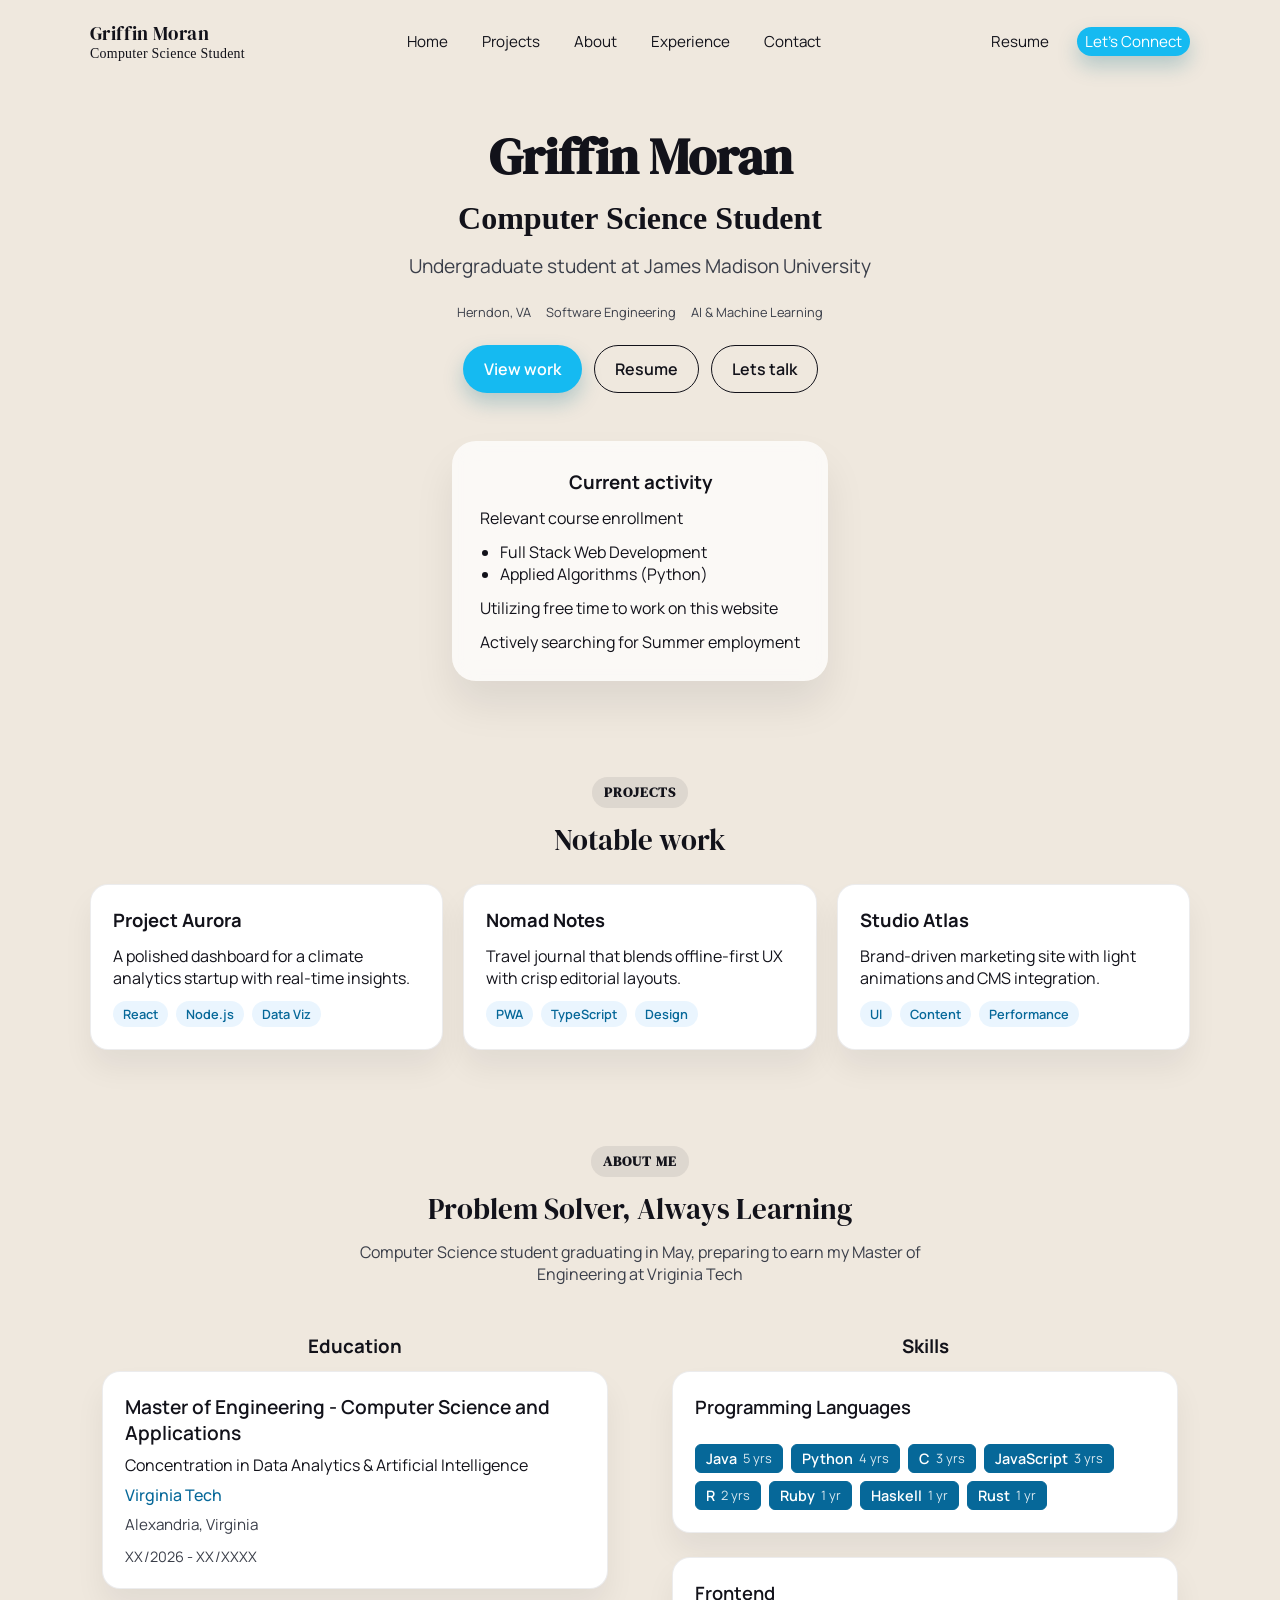
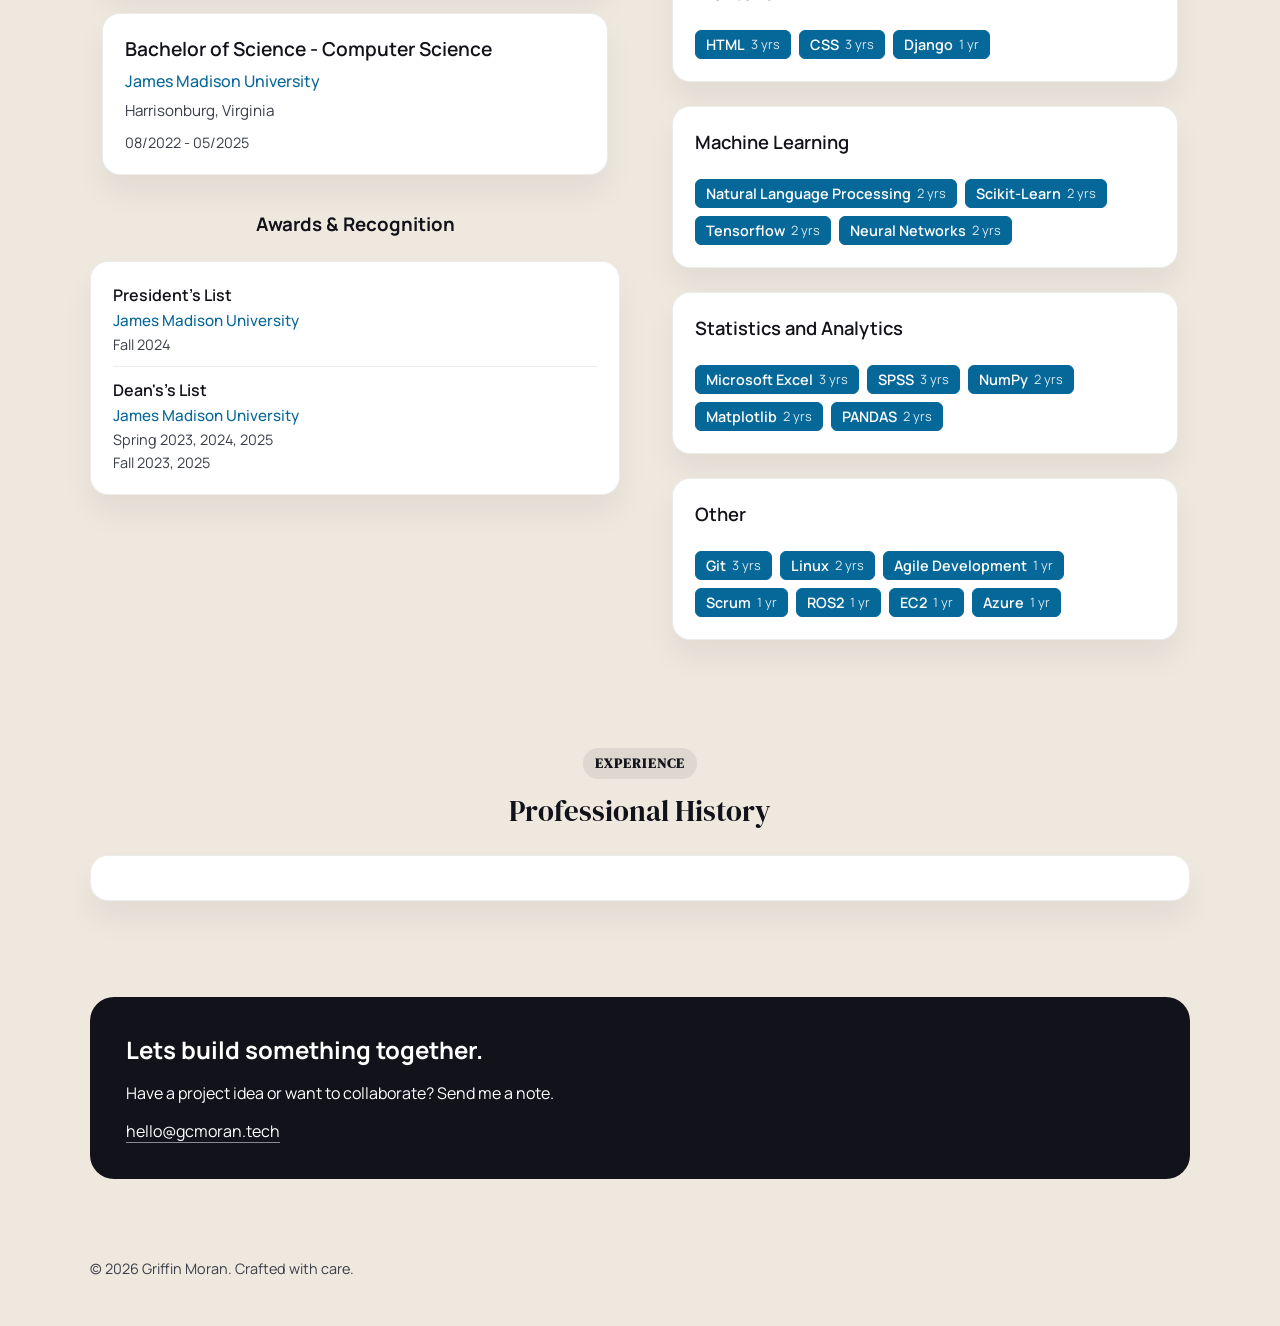
==== index.html @ b89c8f96 "adjusted mobile view components" ====
<!DOCTYPE html>
<html lang="en">
<head>
  <meta charset="UTF-8">
  <meta name="viewport" content="width=device-width, initial-scale=1.0">
  <title>Griffin Moran (WIP)</title>
  <link rel="preconnect" href="https://fonts.googleapis.com">
  <link rel="preconnect" href="https://fonts.gstatic.com" crossorigin>
  <link rel="stylesheet" href="styles.css">
  <link rel="icon" href="attachments/gm-logo.svg" type="image/xicon" sizes="any">
  <link rel="apple-touch-icon" href="attachments/gm-logo.svg" sizes="180x180">
  <link href="https://fonts.googleapis.com/css2?family=DM+Serif+Display&family=Manrope:wght@300;400;500;600;700&display=swap" rel="stylesheet">
</head>
<body>
  <div class="page" id="home">
    <div class="container">
      <header>
        <div class="nametag">
          <p class="logo">Griffin Moran</p>
          <p class="sublogo">Computer Science Student</p>
        </div>
        <nav>
          <a class="navbtn" href="#home">Home</a>
          <a class="navbtn" href="#projects">Projects</a>
          <a class="navbtn" href="#about">About</a>
          <a class="navbtn" href="#experience">Experience</a>
          <a class="navbtn" href="#contact">Contact</a>
        </nav>
        <div class="other">
          <a class="resume" href="attachments/Moran, Griffin resume.pdf">Resume</a>
          <a class="connect btn-primary" href="#contact">Let's Connect</a>
        </div>
      </header>

      <section class="intro">
        <div>
          <h1>Griffin Moran</h1>
          <h2 class="title">Computer Science Student</h2>
          <p class="activity">Undergraduate student at James Madison University</p>
          <div class="location-bar">
            <p>Herndon, VA</p>
            <p>Software Engineering</p>
            <p>AI & Machine Learning</p>
          </div>
          <div class="intro-actions">
            <a class="btn btn-primary" href="#projects">View work</a>
            <a class="btn btn-secondary" href="attachments/Moran, Griffin resume.pdf">Resume</a>
            <a class="btn btn-secondary" href="#contact">Lets talk</a>
          </div>
        </div>
        <div class="intro-card">
          <h3>Current activity</h3>
          <ul class="major-list">
            <li>Relevant course enrollment</li>
            <ul class="class-list">
              <li>Full Stack Web Development</li>
              <li>Applied Algorithms (Python)</li>
            </ul>
            <li>Utilizing free time to work on this website</li>
            <li>Actively searching for Summer employment</li>
          </ul>
        </div>
      </section>

      <section id="projects">
        <div class="section-title">
          <span class="chip">Projects</span>
          <span>Notable work</span>
        </div>
        <div class="grid">
          <article class="card">
            <h3>Project Aurora</h3>
            <p>A polished dashboard for a climate analytics startup with real-time insights.</p>
            <div class="tag-list">
              <span class="tag">React</span>
              <span class="tag">Node.js</span>
              <span class="tag">Data Viz</span>
            </div>
          </article>
          <article class="card">
            <h3>Nomad Notes</h3>
            <p>Travel journal that blends offline-first UX with crisp editorial layouts.</p>
            <div class="tag-list">
              <span class="tag">PWA</span>
              <span class="tag">TypeScript</span>
              <span class="tag">Design</span>
            </div>
          </article>
          <article class="card">
            <h3>Studio Atlas</h3>
            <p>Brand-driven marketing site with light animations and CMS integration.</p>
            <div class="tag-list">
              <span class="tag">UI</span>
              <span class="tag">Content</span>
              <span class="tag">Performance</span>
            </div>
          </article>
        </div>
      </section>

      <section id="about">
        <div class="section-title">
          <span class="chip">About Me</span>
          <span>Problem Solver, Always Learning</span>
          <p class="hook">
            Computer Science student graduating in May,
            preparing to earn my Master of Engineering at Vriginia Tech
          </p>
        </div>
        <div class="about">
          <div class="education">
            <h3>Education</h3>
            <div class="education-card">
              <h4>Master of Engineering - Computer Science and Applications</h4>
              <span class="-">Concentration in Data Analytics & Artificial Intelligence</span>
              <span class="institution">Virginia Tech</span>
              <span class="location">Alexandria, Virginia</span>
              <span class="duration">XX/2026 - XX/XXXX</span>
            </div>
            <div class="education-card">
              <h4>Bachelor of Science - Computer Science</h4>
              <span class="institution">James Madison University</span>
              <span class="location">Harrisonburg, Virginia</span>
              <span class="duration">08/2022 - 05/2025</span>
            </div>
            <div class="awards">
              <h3>Awards & Recognition</h3>
              <div class="card">
                <div class="award-item">
                  <h4>President's List</h4>
                  <span class="award-issuer">James Madison University</span>
                  <span class="award-date">Fall 2024</span>
                </div>
                <div class="award-item">
                  <h4>Dean's's List</h4>
                  <span class="award-issuer">James Madison University</span>
                  <span class="award-date">Spring 2023, 2024, 2025</span>
                  <span class="award-date">Fall 2023, 2025</span>
                </div>
              </div>
            </div>
          </div>
          <div class="skills">
            <h3>Skills</h3>
            <div class="card">
              <span class="card-skill-cat">Programming Languages</span>
              <ul class="card-skills">
                <li><span class="skill-name">Java</span><span class="skill-years">5 yrs</span></li>
                <li><span class="skill-name">Python</span><span class="skill-years">4 yrs</span></li>
                <li><span class="skill-name">C</span><span class="skill-years">3 yrs</span></li>
                <li><span class="skill-name">JavaScript</span><span class="skill-years">3 yrs</span></li>
                <li><span class="skill-name">R</span><span class="skill-years">2 yrs</span></li>
                <li><span class="skill-name">Ruby</span><span class="skill-years">1 yr</span></li>
                <li><span class="skill-name">Haskell</span><span class="skill-years">1 yr</span></li>
                <li><span class="skill-name">Rust</span><span class="skill-years">1 yr</span></li>
              </ul>
            </div>
            <div class="card">
              <span class="card-skill-cat">Frontend</span>
              <ul class="card-skills">
                <li><span class="skill-name">HTML</span><span class="skill-years">3 yrs</span></li>
                <li><span class="skill-name">CSS</span><span class="skill-years">3 yrs</span></li>
                <li><span class="skill-name">Django</span><span class="skill-years">1 yr</span></li>
              </ul>
            </div>
            <div class="card">
              <span class="card-skill-cat">Machine Learning</span>
              <ul class="card-skills">
                <li><span class="skill-name">Natural Language Processing</span><span class="skill-years">2 yrs</span></li>
                <li><span class="skill-name">Scikit-Learn</span><span class="skill-years">2 yrs</span></li>
                <li><span class="skill-name">Tensorflow</span><span class="skill-years">2 yrs</span></li>
                <li><span class="skill-name">Neural Networks</span><span class="skill-years">2 yrs</span></li>
              </ul>
            </div>
            <div class="card">
              <span class="card-skill-cat">Statistics and Analytics</span>
              <ul class="card-skills">
                <li><span class="skill-name">Microsoft Excel</span><span class="skill-years">3 yrs</span></li>
                <li><span class="skill-name">SPSS</span><span class="skill-years">3 yrs</span></li>
                <li><span class="skill-name">NumPy</span><span class="skill-years">2 yrs</span></li>
                <li><span class="skill-name">Matplotlib</span><span class="skill-years">2 yrs</span></li>
                <li><span class="skill-name">PANDAS</span><span class="skill-years">2 yrs</span></li>
              </ul>
            </div>
            <div class="card">
              <span class="card-skill-cat">Other</span>
              <ul class="card-skills">
                <li><span class="skill-name">Git</span><span class="skill-years">3 yrs</span></li>
                <li><span class="skill-name">Linux</span><span class="skill-years">2 yrs</span></li>
                <li><span class="skill-name">Agile Development</span><span class="skill-years">1 yr</span></li>
                <li><span class="skill-name">Scrum</span><span class="skill-years">1 yr</span></li>
                <li><span class="skill-name">ROS2</span><span class="skill-years">1 yr</span></li>
                <li><span class="skill-name">EC2</span><span class="skill-years">1 yr</span></li>
                <li><span class="skill-name">Azure</span><span class="skill-years">1 yr</span></li>
              </ul>
            </div>
          </div>
        </div>
      </section>

      <section id="experience">
        <div class="section-title">
          <span class="chip">Experience</span>
          <span>Professional History</span>
        </div>
        <div class="card work">
          <!-- <span class="work-position">Digital Marketing Intern</span>
          <span class="work-company">DMI (Digital Management, LLC)</span>
          <span class="work-loc">Tysons Corner, VA</span>
          <span class="work-date">06/2025-08/2025</span>
          <span class="work-responsibility"> Contributed to the automation of numerous monotenous tasks.
            Conducted in-depth marketing research regrding LLM and SEO representation</span>
          <span>Technologies Used</span>
          <ul class="work-list">
            <li>6sense API</li>
            <li>LLMs</li>
            <li>Make.com</li>
            <li>Microsoft Powerpoint</li>
            <li>Power Automate</li>
            <li>Webhooks</li>
          </ul>
          <span>Key Achievements</span>
          <ul class="work-list">
            <li>Conducted pivotal research regarding current MMS (Managed Mobility Services) representation within
              various LLM's to identify valueable insights for improving SEO and model recognition. This research
              included identifying strengths and weaknesses within the current approach as well as developing suggestions
              for improvement. The culmination of the research involved conduction multiple presentations to the Marketing
              Vice President and team, the President of MMS, and a consolidated recording to be shared within the company,
              as well as the CEO.
            </li>
            <li></li>
          </ul> -->
        </div>
      </section>

      <section id="contact">
        <div class="contact">
          <h2>Lets build something together.</h2>
          <p>Have a project idea or want to collaborate? Send me a note.</p>
          <a href="mailto:hello@gcmoran.tech">hello@gcmoran.tech</a>
        </div>
      </section>

      <footer>
        <div class="base">
        <p>© 2026 Griffin Moran. Crafted with care.</p>
        </div>
      </footer>
    </div>
  </div>
  <script src="script.js"></script>
</body>
</html>
---- styles.css ----
:root {
  --ink: #12121a;
  --paper: #f7f4ef;
  --accent: #15baf1;
  --accent-dark: #066899;
  --slate: #3a3e49;
  --mist: rgba(18, 18, 26, 0.08);
  --glass: rgba(255, 255, 255, 0.72);
}

* {
  box-sizing: border-box;
  margin: 0;
  padding: 0;
}

body {
  font-family: "Manrope", system-ui, -apple-system, sans-serif;
  color: var(--ink);
  background-color: #efe8de;
  min-height: 100vh;
}

a {
  color: inherit;
  text-decoration: none;
}

.page {
  position: relative;
  overflow: clip;
}

.page::before,
.page::after {
  content: "";
  position: absolute;
  width: 320px;
  height: 320px;
  border-radius: 50%;
  filter: blur(10px);
  z-index: 0;
}

.page::before {
  top: -120px;
  left: -80px;
}

.page::after {
  bottom: -180px;
  right: -120px;
}

.container {
  width: min(1100px, 90vw);
  margin: 0 auto;
  position: relative;
  z-index: 1;
}

header {
  display: flex;
  align-items: center;
  justify-content: space-between;
  padding: 20px 3vw;
  font-size: clamp(0.8rem, 2vw, 0.95rem);
  position: sticky;
  top: 0;
  z-index: 10;
  background: #efe8de;
  backdrop-filter: blur(10px);
  width: calc(100% + 6vw);
  margin-left: -3vw;
  margin-right: -3vw;
}

.logo {
  font-family: "DM Serif Display", serif;
  font-size: clamp(1rem, 3vw, 1.2rem);
  letter-spacing: 0.02em;
}

.sublogo {
  font-family: serif;
  font-size: .87rem;
  letter-spacing: 0.02em;
}

nav {
  display: flex;
  gap: 18px;
  flex-wrap: wrap;
}

nav a {
  padding: 4px 8px;
  border-radius: 999px;
  transition: background 0.2s ease, transform 0.2s ease, box-shadow 0.2s ease;
  font-size: clamp(0.75rem, 1.5vw, 0.95rem);
}

nav a:hover {
  background: var(--mist);
}

nav a:active {
  background: var(--accent);
  color: white;
}

.other{
  display: flex;
  gap: 20px;
}

.other > * {
  padding: 4px 8px;
  border-radius: 999px;
}

.resume {
  transition: background 0.2s ease;
}

.resume:hover {
  background: var(--mist);
}

.connect{
  transition: transform 0.2s ease, box-shadow 0.2s ease;
}

.connect:hover {
  transform: translateY(-2px);
  box-shadow: 0 10px 20px rgba(6, 107, 135, 0.25);
}

.intro {
  display: flex;
  flex-direction: column;
  align-items: center;
  justify-content: center;
  text-align: center;
  gap: 48px;
  min-height: 60vh;
}

.intro h1 {
  font-family: "DM Serif Display", serif;
  font-size: clamp(2.6rem, 4vw, 4rem);
  line-height: 1.05;
  margin-bottom: 16px;
}

.intro h2 {
  font-family: serif;
  font-size: clamp(1.7rem, 2.5vw, 2.5rem);
  margin-bottom: 16px;
}

.intro p {
  color: var(--slate);
  font-size: 1.2rem;
  margin-bottom: 24px;
}

.location-bar {
  display: flex;
  justify-content: center;
  gap: 15px;
}

.location-bar p {
  font-size: .8rem;
}

.intro-actions {
  display: flex;
  justify-content: center;
  gap: 12px;
  flex-wrap: wrap;
}

.btn {
  padding: 12px 20px;
  border-radius: 999px;
  border: 1px solid transparent;
  font-weight: 600;
  transition: transform 0.2s ease, box-shadow 0.2s ease;
  display: inline-flex;
  align-items: center;
  gap: 8px;
}

.btn-primary {
  background: var(--accent);
  color: #fff;
  box-shadow: 0 10px 20px rgba(6, 107, 135, 0.25);
}

.btn-secondary {
  border-color: var(--ink);
}

.btn:hover {
  transform: translateY(-2px);
}

.intro-card {
  background: var(--glass);
  border-radius: 24px;
  padding: 28px;
  backdrop-filter: blur(12px);
  box-shadow: 0 24px 40px rgba(18, 18, 26, 0.08);
  animation: floatIn 0.8s ease forwards;
}

.intro-card h3 {
  margin-bottom: 12px;
}

.major-list {
  display: flex;
  flex-direction: column;
  list-style: none;
  align-items: flex-start;
  gap: 12px;
}

.class-list {
  list-style: disc;
  padding-left: 20px;
  text-align: left;
}

section {
  padding: 48px 0;
  scroll-margin-top: 80px;
}

.section-title {
  display: flex;
  justify-content: center;
  flex-direction: column;
  text-align: center;
  align-items: center;
  gap: 12px;
  margin-bottom: 24px;
  font-family: "DM Serif Display", serif;
  font-size: 1.8rem;
}

.hook {
  font-style: normal;
  font-weight: 400;
  font-size: 1rem;
  font-family: "Manrope";
  color: var(--slate);
  text-align: center;
  max-width: 600px;
  margin-bottom: 24px;
}

.about p {
  color: var(--slate);
}

.chip {
  padding: 6px 12px;
  border-radius: 999px;
  background: var(--mist);
  font-size: 0.85rem;
  font-weight: 600;
  text-transform: uppercase;
  letter-spacing: 0.08em;
}

.grid {
  display: grid;
  gap: 20px;
  grid-template-columns: repeat(auto-fit, minmax(240px, 1fr));
}

.card {
  background: #fff;
  border-radius: 18px;
  padding: 22px;
  border: 1px solid rgba(18, 18, 26, 0.08);
  box-shadow: 0 18px 30px rgba(18, 18, 26, 0.06);
  display: grid;
  gap: 12px;
}

.card h3 {
  font-size: 1.15rem;
}

.tag-list {
  display: flex;
  flex-wrap: wrap;
  gap: 8px;
}

.tag {
  background: rgba(84, 170, 245, 0.12);
  color: var(--accent-dark);
  border-radius: 999px;
  padding: 4px 10px;
  font-size: 0.8rem;
  font-weight: 600;
}

.about {
  display: grid;
  grid-template-columns: repeat(2, 1fr);
  align-items: start;
  column-gap: 40px;
}

.about > div {
  display: flex;
  flex-direction: column;
}

.about h3 {
  text-align: center;
}

.work {
  display: grid;
  gap: 12px;
}

.education .education-card {
  margin: 12px;
}

.education-card {
  background: #fff;
  border-radius: 18px;
  padding: 22px;
  border: 1px solid rgba(18, 18, 26, 0.08);
  box-shadow: 0 18px 30px rgba(18, 18, 26, 0.06);
  display: flex;
  flex-direction: column;
  gap: 8px;
}

.education-card h4 {
  font-size: 1.2rem;
  font-weight: 600;
  margin: 0;
  color: var(--ink);
}

.education-card .institution {
  color: var(--accent-dark);
  font-weight: 500;
  font-size: 1rem;
}

.education-card .location {
  color: var(--slate);
  font-size: 0.95rem;
}

.education-card .duration {
  color: var(--slate);
  font-size: 0.9rem;
  margin-top: 4px;
}

.awards {
  display: flex;
  flex-direction: column;
  gap: 24px;
  margin-top: 24px;
}

.award-item {
  display: flex;
  flex-direction: column;
  gap: 4px;
  padding-bottom: 12px;
  border-bottom: 1px solid rgba(18, 18, 26, 0.08);
}

.award-item:last-child {
  border-bottom: none;
  padding-bottom: 0;
}

.award-item h4 {
  font-weight: 600;
  margin: 0;
  color: var(--ink);
}

.award-issuer {
  color: var(--accent-dark);
  font-weight: 500;
  font-size: 0.95rem;
}

.award-date {
  color: var(--slate);
  font-size: 0.9rem;
}

.skills .card {
  margin: 12px;
}

.card-skill-cat {
  display: block;
  font-weight: 600;
  font-size: 1.15rem;
  margin-bottom: 12px;
  color: var(--ink);
}

.card-skills {
  display: flex;
  flex-wrap: wrap;
  gap: 8px;
  list-style: none;
  padding: 0;
  margin: 0;
}

.card-skills li {
  border: 1px solid var(--accent-dark);
  background: var(--accent-dark);
  color: #fff;
  padding: 4px 10px;
  border-radius: 6px;
  font-size: 0.9rem;
  font-weight: 500;
  display: flex;
  align-items: center;
  gap: 6px;
}

.skill-name {
  font-weight: 600;
}

.skill-years {
  font-size: 0.8rem;
  opacity: 0.85;
  font-weight: 400;
}

.contact {
  background: var(--ink);
  color: #fff;
  border-radius: 24px;
  padding: 36px;
  display: grid;
  gap: 16px;
}

.contact a {
  color: #fff;
  border-bottom: 1px solid rgba(255, 255, 255, 0.5);
  width: fit-content;
}

footer {
  padding: 32px 0 48px;
  color: var(--slate);
  font-size: 0.9rem;
}

@keyframes floatIn {
  from {
    opacity: 0;
    transform: translateY(16px);
  }
  to {
    opacity: 1;
    transform: translateY(0);
  }
}

@media (max-width: 720px) {
  header {
    flex-direction: column;
    align-items: flex-start;
    gap: 16px;
  }

  .intro {
    padding-top: 20px;
  }

  .about {
    gap: 10px;
  }

  .contact {
    padding: 28px;
  }
}

@media (max-width: 768px) {
  header {
    display: grid;
    grid-template-columns: 1fr auto;
    grid-template-areas:
      "logo other"
      "nav nav";
    align-items: start;
    row-gap: 10px;
  }

  .logo {
    grid-area: logo;
    margin: 0;
  }

  .other {
    grid-area: other;
    display: flex;
    gap: 8px;
    justify-self: end;
    align-items: center;
  }

  nav {
    grid-area: nav;
    width: 100%;
  }

  /* Stack About sections in this order */
  .about {
    display: grid;
    grid-template-columns: 1fr;
    gap: 16px;
  }

  .education { order: 1; }
  .skills { order: 2; }
  .awards { order: 3; }

  /* Education: single column */
  .education {
    display: grid;
    grid-template-columns: 1fr;
    gap: 12px;
  }

  .education > h3 {
    grid-column: 1 / -1;
  }

  /* Skills: two columns */
  .skills {
    display: grid;
    grid-template-columns: repeat(2, minmax(0, 1fr));
    gap: 10px;
  }

  .skills > h3 {
    grid-column: 1 / -1;
  }

  /* Awards: single column */
  .awards {
    display: grid;
    grid-template-columns: 1fr;
    gap: 12px;
  }

  .awards > h3 {
    grid-column: 1 / -1;
  }

  nav {
    display: flex;
    flex-wrap: nowrap;
    justify-content: center;
    align-items: center;
    gap: 6px;
    width: 100%;
  }

  nav a,
  .other a,
  .connect {
    font-size: 0.80rem;
    padding: 4px 6px;
    white-space: nowrap;
  }
}

@media (max-width: 768px) {
  .major-list,
  .major-list li {
    text-align: left;
    align-self: flex-start;
    width: 100%;
  }
}
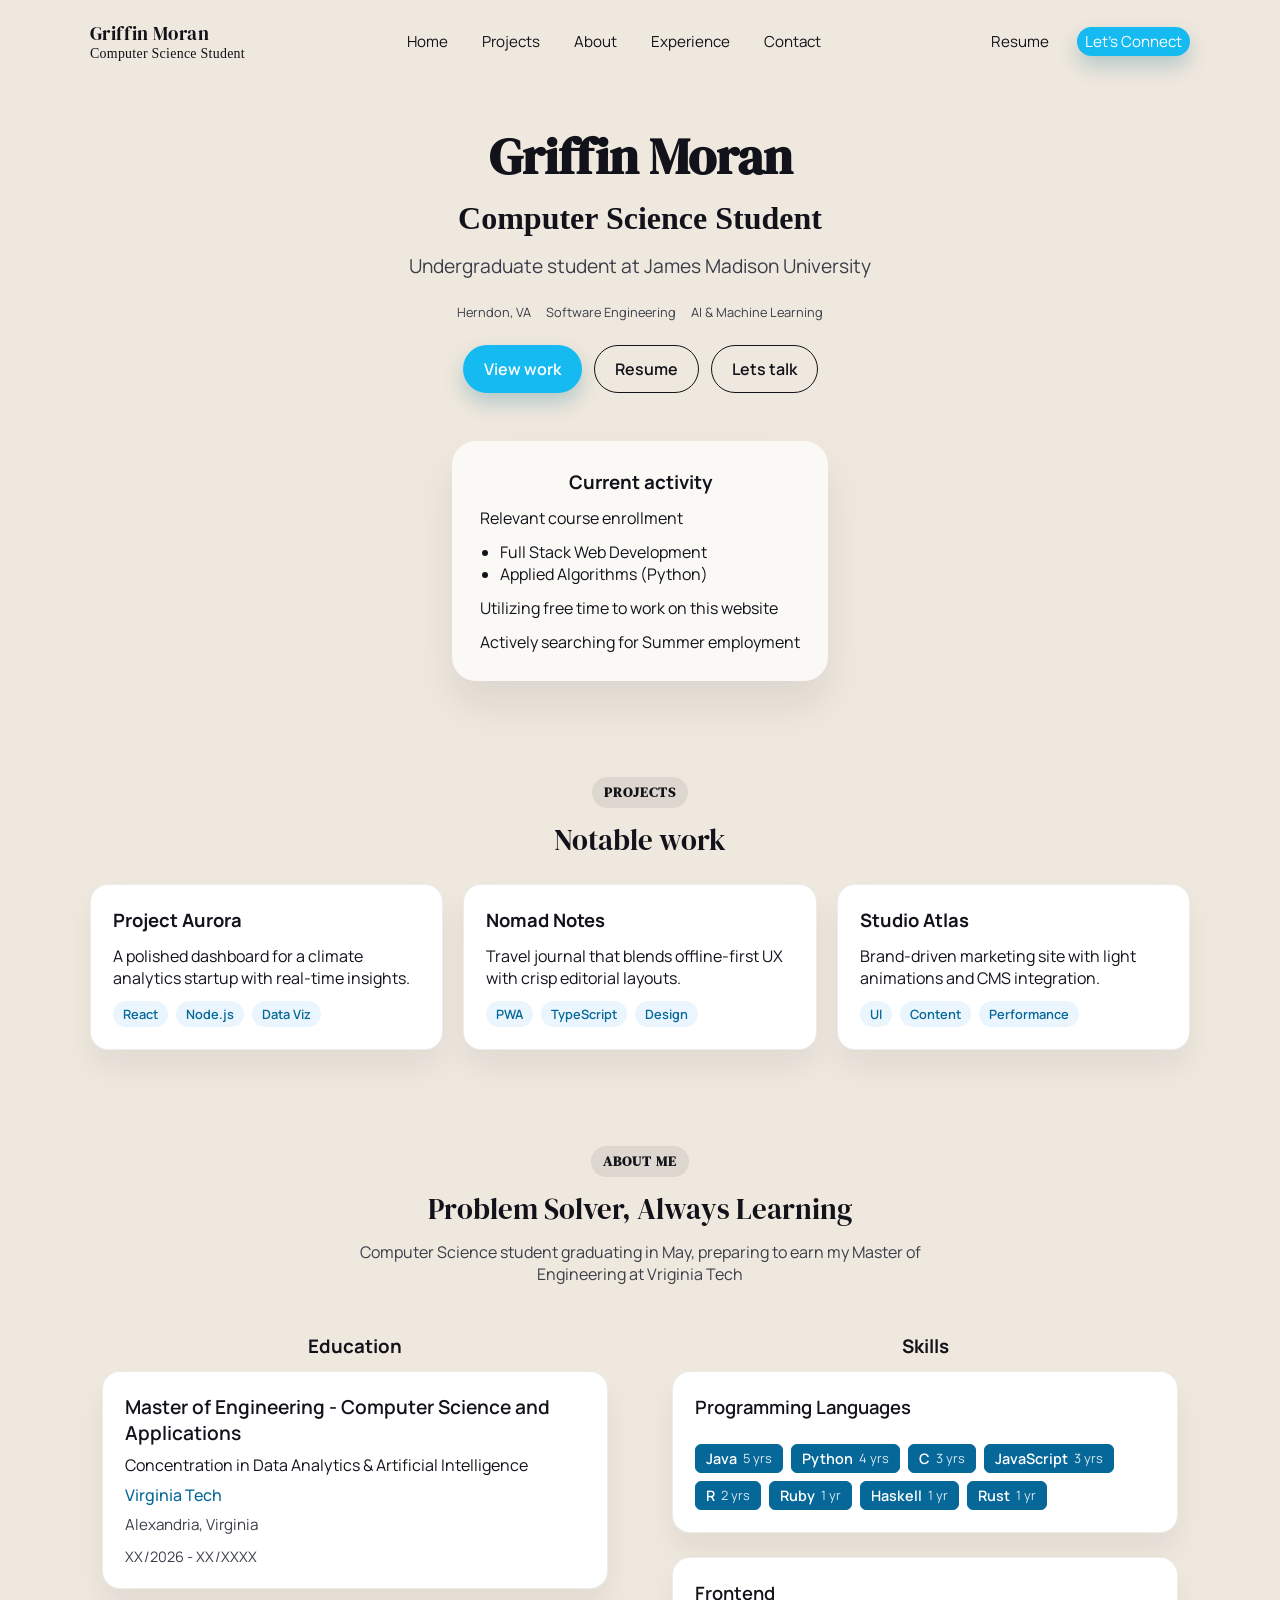
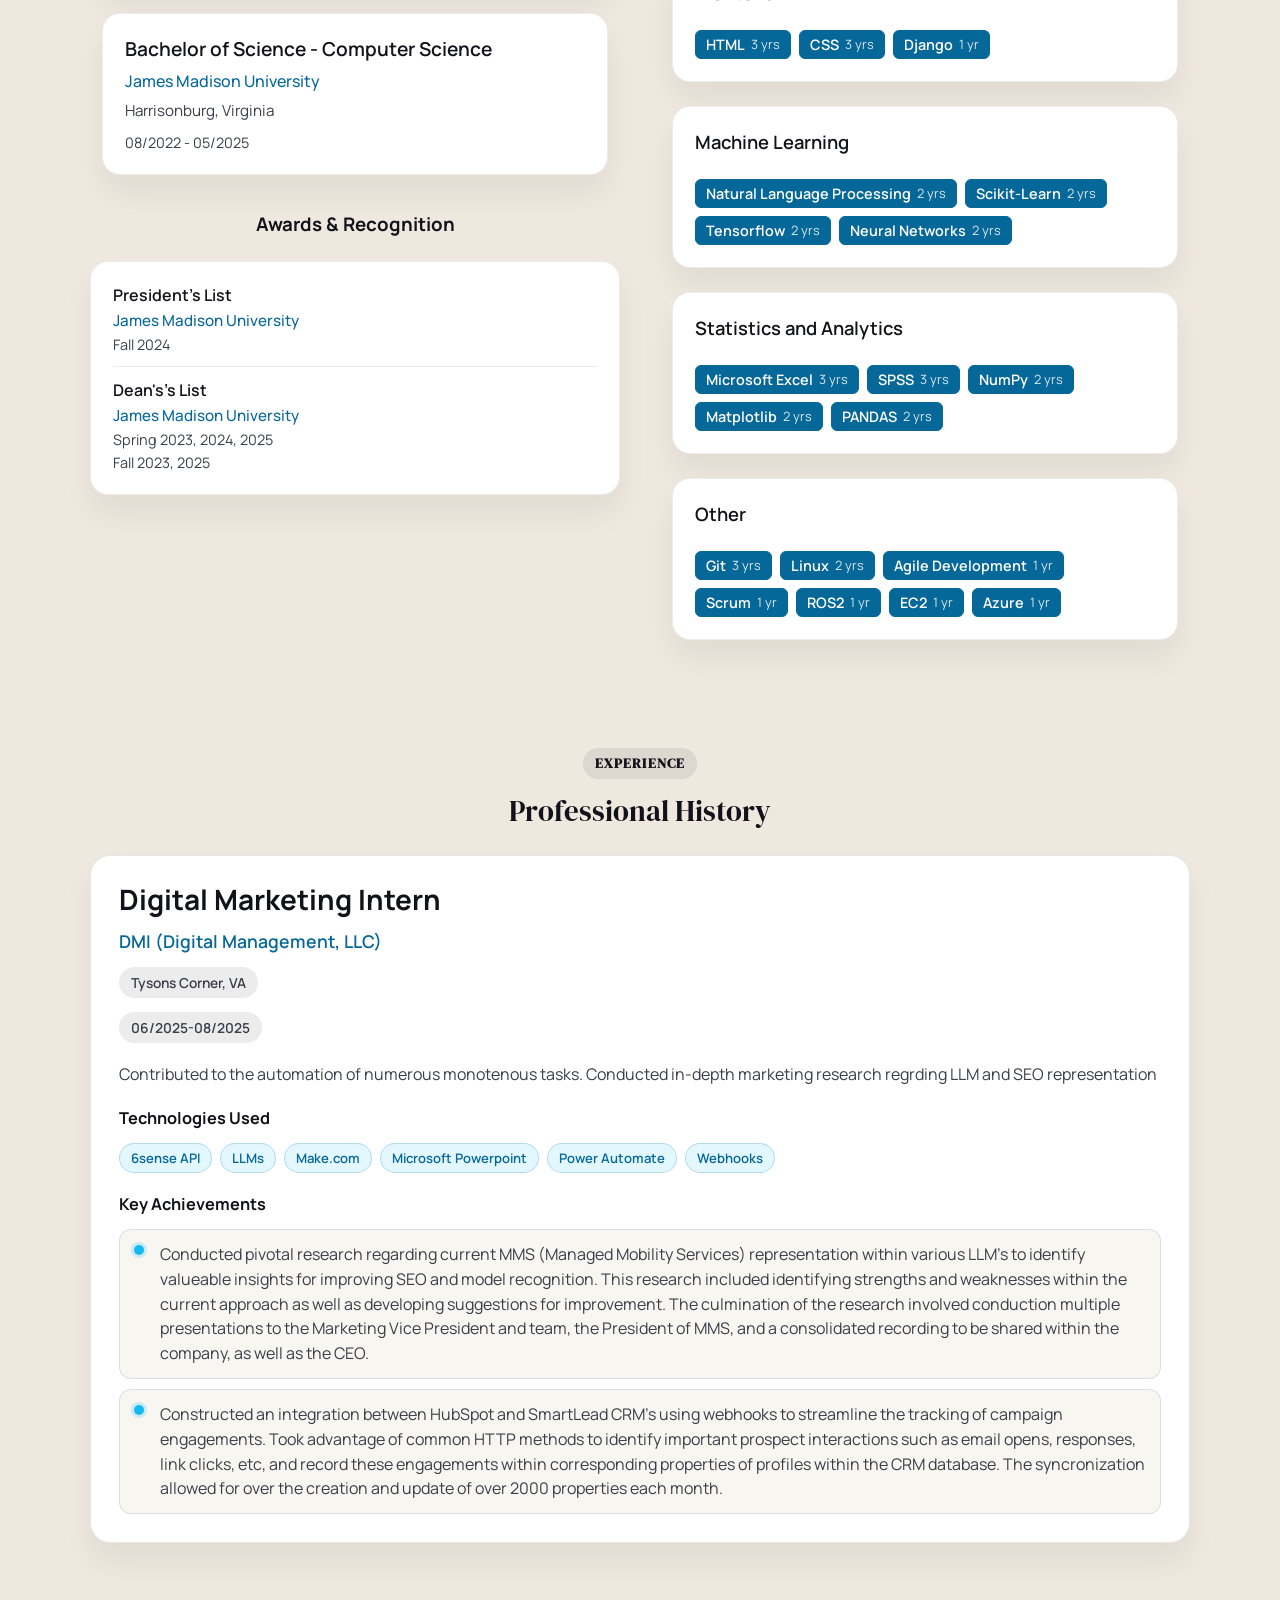
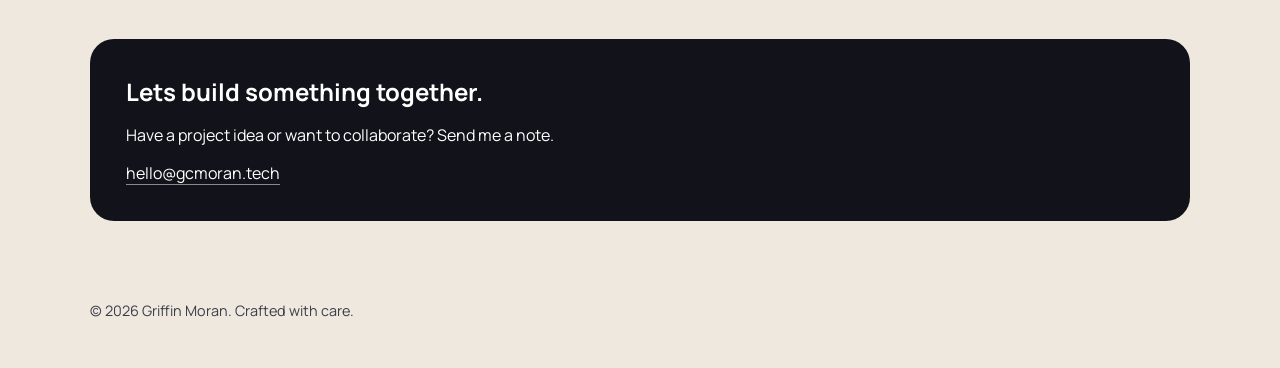
==== commit 403b8913: "work card is almost done" ====
--- a/index.html
+++ b/index.html
@@ -204,14 +204,14 @@
           <span>Professional History</span>
         </div>
         <div class="card work">
-          <!-- <span class="work-position">Digital Marketing Intern</span>
+          <span class="work-position">Digital Marketing Intern</span>
           <span class="work-company">DMI (Digital Management, LLC)</span>
           <span class="work-loc">Tysons Corner, VA</span>
           <span class="work-date">06/2025-08/2025</span>
           <span class="work-responsibility"> Contributed to the automation of numerous monotenous tasks.
             Conducted in-depth marketing research regrding LLM and SEO representation</span>
           <span>Technologies Used</span>
-          <ul class="work-list">
+          <ul class="work-skills">
             <li>6sense API</li>
             <li>LLMs</li>
             <li>Make.com</li>
@@ -220,7 +220,7 @@
             <li>Webhooks</li>
           </ul>
           <span>Key Achievements</span>
-          <ul class="work-list">
+          <ul class="work-achievements">
             <li>Conducted pivotal research regarding current MMS (Managed Mobility Services) representation within
               various LLM's to identify valueable insights for improving SEO and model recognition. This research
               included identifying strengths and weaknesses within the current approach as well as developing suggestions
@@ -228,8 +228,14 @@
               Vice President and team, the President of MMS, and a consolidated recording to be shared within the company,
               as well as the CEO.
             </li>
-            <li></li>
-          </ul> -->
+            <li>Constructed an integration between HubSpot and SmartLead CRM's using webhooks
+                to streamline the tracking of campaign engagements.
+                Took advantage of common HTTP methods to identify important prospect interactions
+                such as email opens, responses, link clicks, etc, and record these engagements within
+                corresponding properties of profiles within the CRM database.
+                The syncronization allowed for over the creation and update of over 2000 properties each month.
+            </li>
+          </ul>
         </div>
       </section>
 
--- a/styles.css
+++ b/styles.css
@@ -452,6 +452,107 @@
   font-weight: 400;
 }
 
+.card.work {
+  background: #fff;
+  border: 1px solid rgba(18, 18, 26, 0.1);
+  border-radius: 20px;
+  box-shadow: 0 18px 30px rgba(18, 18, 26, 0.06);
+  padding: 28px;
+  display: grid;
+  gap: 14px;
+}
+
+.work-position {
+  font-size: 1.75rem;
+  font-weight: 700;
+  color: var(--ink);
+  line-height: 1.1;
+}
+
+.work-company {
+  font-size: 1.1rem;
+  font-weight: 600;
+  color: var(--accent-dark);
+}
+
+.work-loc,
+.work-date {
+  display: inline-flex;
+  width: fit-content;
+  padding: 6px 12px;
+  border-radius: 999px;
+  background: var(--mist);
+  color: var(--slate);
+  font-size: 0.86rem;
+  font-weight: 600;
+}
+
+.work-responsibility {
+  color: var(--slate);
+  line-height: 1.65;
+  margin-top: 4px;
+}
+
+/* section labels ("Technologies Used", "Key Achievements") */
+.work > span:not([class]) {
+  margin-top: 6px;
+  font-weight: 700;
+  color: var(--ink);
+  font-size: 1.02rem;
+}
+
+.work-skills {
+  list-style: none;
+  padding: 0;
+  margin: 0;
+  display: flex;
+  flex-wrap: wrap;
+  gap: 8px;
+}
+
+.work-skills li {
+  list-style: none;
+  background: rgba(21, 186, 241, 0.12);
+  color: var(--accent-dark);
+  border: 1px solid rgba(6, 104, 153, 0.2);
+  border-radius: 999px;
+  padding: 5px 11px;
+  font-size: 0.82rem;
+  font-weight: 600;
+}
+
+/* achievements list (second .work-list) */
+.work-achievements {
+  list-style: none;
+  padding: 0;
+  margin: 0;
+  display: grid;
+  gap: 10px;
+}
+
+.work-achievements li {
+  list-style: none;
+  position: relative;
+  padding: 12px 12px 12px 40px;
+  border-radius: 12px;
+  background: color-mix(in srgb, var(--paper) 85%, white 15%);
+  border: 1px solid rgba(6, 104, 153, 0.14);
+  color: var(--slate);
+  line-height: 1.55;
+}
+
+.work-achievements li::before {
+  content: "";
+  position: absolute;
+  left: 14px;
+  top: 15px;
+  width: 10px;
+  height: 10px;
+  border-radius: 50%;
+  background: var(--accent);
+  box-shadow: 0 0 0 3px rgba(21, 186, 241, 0.2);
+}
+
 .contact {
   background: var(--ink);
   color: #fff;
@@ -593,13 +694,34 @@
     padding: 4px 6px;
     white-space: nowrap;
   }
-}
-
-@media (max-width: 768px) {
   .major-list,
   .major-list li {
     text-align: left;
     align-self: flex-start;
     width: 100%;
   }
-}
+
+  .card.work {
+    padding: 18px;
+    gap: 10px;
+  }
+
+  .work-position {
+    font-size: 1.3rem;
+  }
+
+  .work-company {
+    font-size: 0.98rem;
+  }
+
+  .work-loc,
+  .work-date {
+    font-size: 0.76rem;
+    padding: 5px 10px;
+  }
+
+  .work-responsibility,
+  .work-achievements li {
+    font-size: 0.9rem;
+  }
+}
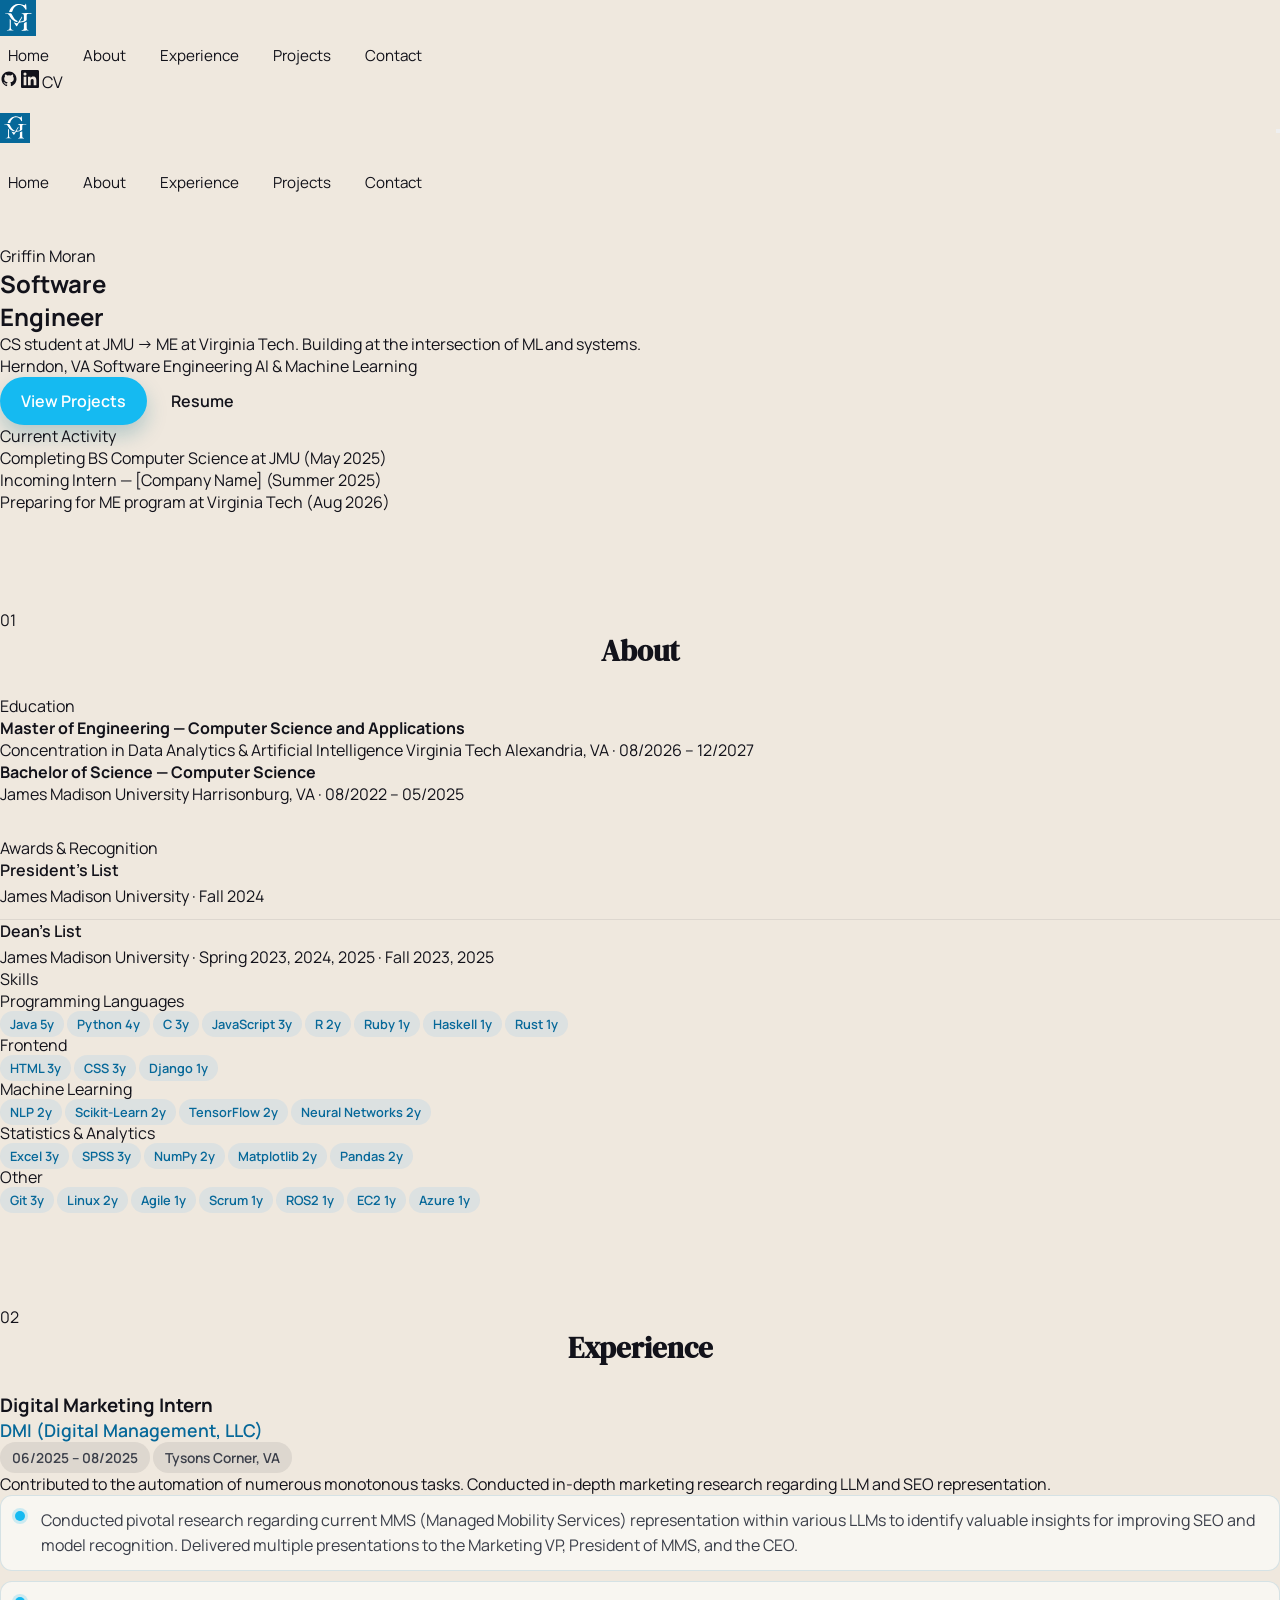
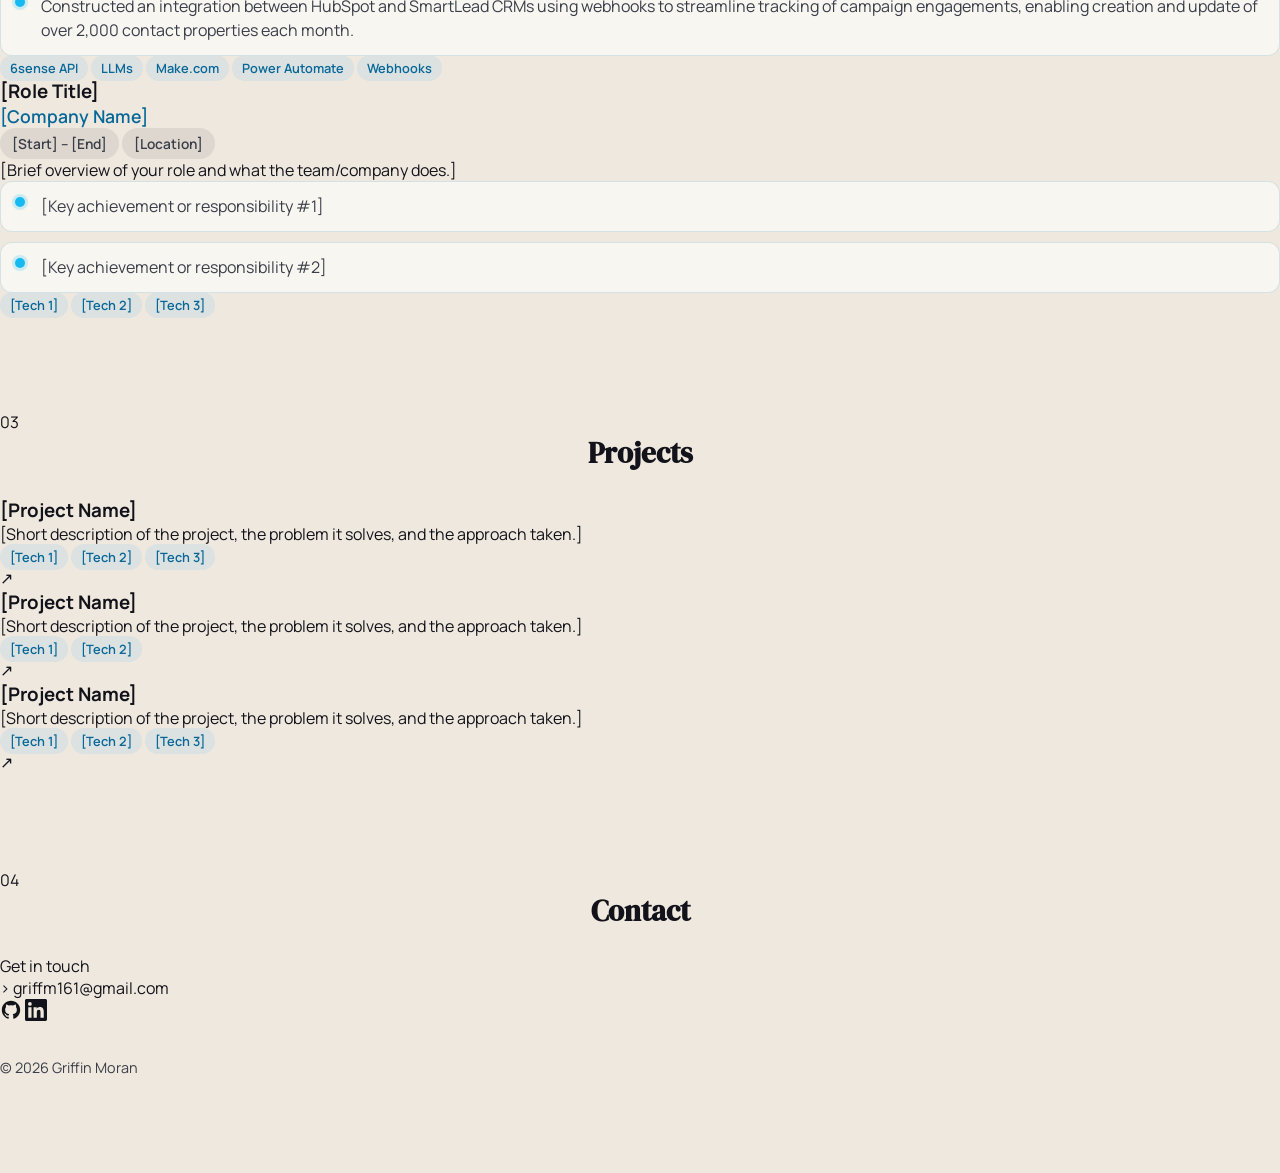
==== commit 5b29f97a: "feat: rewrite index.html with dark/tech design structure" ====
--- a/index.html
+++ b/index.html
@@ -3,257 +3,333 @@
 <head>
   <meta charset="UTF-8">
   <meta name="viewport" content="width=device-width, initial-scale=1.0">
-  <title>Griffin Moran (WIP)</title>
+  <title>Griffin Moran</title>
+  <link rel="icon" href="attachments/gm-logo.svg" type="image/svg+xml">
   <link rel="preconnect" href="https://fonts.googleapis.com">
   <link rel="preconnect" href="https://fonts.gstatic.com" crossorigin>
+  <link href="https://fonts.googleapis.com/css2?family=DM+Serif+Display:ital@0;1&family=Manrope:wght@300;400;500;600;700&display=swap" rel="stylesheet">
   <link rel="stylesheet" href="styles.css">
-  <link rel="icon" href="attachments/gm-logo.svg" type="image/xicon" sizes="any">
-  <link rel="apple-touch-icon" href="attachments/gm-logo.svg" sizes="180x180">
-  <link href="https://fonts.googleapis.com/css2?family=DM+Serif+Display&family=Manrope:wght@300;400;500;600;700&display=swap" rel="stylesheet">
 </head>
 <body>
-  <div class="page" id="home">
-    <div class="container">
-      <header>
-        <div class="nametag">
-          <p class="logo">Griffin Moran</p>
-          <p class="sublogo">Computer Science Student</p>
-        </div>
-        <nav>
-          <a class="navbtn" href="#home">Home</a>
-          <a class="navbtn" href="#projects">Projects</a>
-          <a class="navbtn" href="#about">About</a>
-          <a class="navbtn" href="#experience">Experience</a>
-          <a class="navbtn" href="#contact">Contact</a>
-        </nav>
-        <div class="other">
-          <a class="resume" href="attachments/Moran, Griffin resume.pdf">Resume</a>
-          <a class="connect btn-primary" href="#contact">Let's Connect</a>
-        </div>
-      </header>
-
-      <section class="intro">
-        <div>
-          <h1>Griffin Moran</h1>
-          <h2 class="title">Computer Science Student</h2>
-          <p class="activity">Undergraduate student at James Madison University</p>
-          <div class="location-bar">
-            <p>Herndon, VA</p>
-            <p>Software Engineering</p>
-            <p>AI & Machine Learning</p>
-          </div>
-          <div class="intro-actions">
-            <a class="btn btn-primary" href="#projects">View work</a>
-            <a class="btn btn-secondary" href="attachments/Moran, Griffin resume.pdf">Resume</a>
-            <a class="btn btn-secondary" href="#contact">Lets talk</a>
-          </div>
-        </div>
-        <div class="intro-card">
-          <h3>Current activity</h3>
-          <ul class="major-list">
-            <li>Relevant course enrollment</li>
-            <ul class="class-list">
-              <li>Full Stack Web Development</li>
-              <li>Applied Algorithms (Python)</li>
+
+  <!-- ── Sidebar (desktop) ──────────────────────────────────────────── -->
+  <aside class="sidebar">
+    <div class="sidebar-top">
+      <a href="#home" class="sidebar-logo">
+        <img src="attachments/gm-logo.svg" alt="GM" width="36" height="36">
+      </a>
+      <nav class="sidebar-nav">
+        <a href="#home"       class="nav-link" data-section="home">Home</a>
+        <a href="#about"      class="nav-link" data-section="about">About</a>
+        <a href="#experience" class="nav-link" data-section="experience">Experience</a>
+        <a href="#projects"   class="nav-link" data-section="projects">Projects</a>
+        <a href="#contact"    class="nav-link" data-section="contact">Contact</a>
+      </nav>
+    </div>
+    <div class="sidebar-bottom">
+      <a href="https://github.com/Moran-Griffin" class="social-link" target="_blank" rel="noopener" aria-label="GitHub">
+        <svg xmlns="http://www.w3.org/2000/svg" width="18" height="18" viewBox="0 0 24 24" fill="currentColor" aria-hidden="true">
+          <path d="M12 2C6.477 2 2 6.477 2 12c0 4.42 2.865 8.166 6.839 9.489.5.092.682-.217.682-.482 0-.237-.008-.866-.013-1.7-2.782.603-3.369-1.342-3.369-1.342-.454-1.155-1.11-1.462-1.11-1.462-.908-.62.069-.608.069-.608 1.003.07 1.531 1.03 1.531 1.03.892 1.529 2.341 1.087 2.91.832.092-.647.35-1.088.636-1.338-2.22-.253-4.555-1.11-4.555-4.943 0-1.091.39-1.984 1.029-2.683-.103-.253-.446-1.27.098-2.647 0 0 .84-.269 2.75 1.025A9.578 9.578 0 0112 6.836a9.59 9.59 0 012.504.337c1.909-1.294 2.747-1.025 2.747-1.025.546 1.377.202 2.394.1 2.647.64.699 1.028 1.592 1.028 2.683 0 3.842-2.339 4.687-4.566 4.935.359.309.678.919.678 1.852 0 1.336-.012 2.415-.012 2.743 0 .267.18.578.688.48C19.138 20.163 22 16.418 22 12c0-5.523-4.477-10-10-10z"/>
+        </svg>
+      </a>
+      <a href="https://linkedin.com/in/[YOUR-LINKEDIN-SLUG]" class="social-link" target="_blank" rel="noopener" aria-label="LinkedIn">
+        <svg xmlns="http://www.w3.org/2000/svg" width="18" height="18" viewBox="0 0 24 24" fill="currentColor" aria-hidden="true">
+          <path d="M20.447 20.452h-3.554v-5.569c0-1.328-.027-3.037-1.852-3.037-1.853 0-2.136 1.445-2.136 2.939v5.667H9.351V9h3.414v1.561h.046c.477-.9 1.637-1.85 3.37-1.85 3.601 0 4.267 2.37 4.267 5.455v6.286zM5.337 7.433a2.062 2.062 0 01-2.063-2.065 2.064 2.064 0 112.063 2.065zm1.782 13.019H3.555V9h3.564v11.452zM22.225 0H1.771C.792 0 0 .774 0 1.729v20.542C0 23.227.792 24 1.771 24h20.451C23.2 24 24 23.227 24 22.271V1.729C24 .774 23.2 0 22.222 0h.003z"/>
+        </svg>
+      </a>
+      <a href="attachments/Moran, Griffin resume.pdf" class="social-link resume-text" target="_blank" aria-label="Resume">CV</a>
+    </div>
+  </aside>
+
+  <!-- ── Mobile header ──────────────────────────────────────────────── -->
+  <header class="mobile-header">
+    <a href="#home" class="sidebar-logo">
+      <img src="attachments/gm-logo.svg" alt="GM" width="30" height="30">
+    </a>
+    <button class="hamburger" id="hamburger" aria-label="Open menu" aria-expanded="false">
+      <span></span><span></span><span></span>
+    </button>
+  </header>
+
+  <!-- ── Mobile nav drawer ──────────────────────────────────────────── -->
+  <nav class="mobile-nav" id="mobile-nav" aria-hidden="true">
+    <a href="#home"       class="nav-link">Home</a>
+    <a href="#about"      class="nav-link">About</a>
+    <a href="#experience" class="nav-link">Experience</a>
+    <a href="#projects"   class="nav-link">Projects</a>
+    <a href="#contact"    class="nav-link">Contact</a>
+  </nav>
+
+  <main class="main">
+
+    <!-- ── 1. Home ────────────────────────────────────────────────── -->
+    <section id="home" class="section section--home">
+      <div class="section-inner home-inner">
+        <div class="hero">
+          <p class="hero-label">Griffin Moran</p>
+          <h1 class="hero-title">Software<br>Engineer</h1>
+          <p class="hero-sub">CS student at JMU → ME at Virginia Tech. Building at the intersection of ML and systems.</p>
+          <div class="location-tags">
+            <span>Herndon, VA</span>
+            <span>Software Engineering</span>
+            <span>AI &amp; Machine Learning</span>
+          </div>
+          <div class="hero-actions">
+            <a href="#projects" class="btn btn-primary">View Projects</a>
+            <a href="attachments/Moran, Griffin resume.pdf" class="btn btn-outline" target="_blank">Resume</a>
+          </div>
+        </div>
+        <div class="activity-card">
+          <div class="activity-card-header">
+            <span class="activity-dot"></span>
+            <span class="activity-label">Current Activity</span>
+          </div>
+          <ul class="activity-list">
+            <li>Completing BS Computer Science at JMU (May 2025)</li>
+            <li>Incoming Intern — [Company Name] (Summer 2025)</li>
+            <li>Preparing for ME program at Virginia Tech (Aug 2026)</li>
+          </ul>
+        </div>
+      </div>
+    </section>
+
+    <!-- ── 2. About ───────────────────────────────────────────────── -->
+    <section id="about" class="section">
+      <div class="section-inner">
+        <div class="section-heading">
+          <span class="section-number">01</span>
+          <h2 class="section-title">About</h2>
+        </div>
+        <div class="about-grid">
+          <div class="about-left">
+            <p class="sub-heading">Education</p>
+            <div class="edu-card">
+              <h4>Master of Engineering — Computer Science and Applications</h4>
+              <span class="edu-concentration">Concentration in Data Analytics &amp; Artificial Intelligence</span>
+              <span class="edu-institution">Virginia Tech</span>
+              <span class="edu-meta">Alexandria, VA · 08/2026 – 12/2027</span>
+            </div>
+            <div class="edu-card">
+              <h4>Bachelor of Science — Computer Science</h4>
+              <span class="edu-institution">James Madison University</span>
+              <span class="edu-meta">Harrisonburg, VA · 08/2022 – 05/2025</span>
+            </div>
+
+            <p class="sub-heading" style="margin-top:2rem">Awards &amp; Recognition</p>
+            <div class="award-list">
+              <div class="award-item">
+                <h4>President's List</h4>
+                <span class="award-meta">James Madison University · Fall 2024</span>
+              </div>
+              <div class="award-item">
+                <h4>Dean's List</h4>
+                <span class="award-meta">James Madison University · Spring 2023, 2024, 2025 · Fall 2023, 2025</span>
+              </div>
+            </div>
+          </div>
+
+          <div class="about-right">
+            <p class="sub-heading">Skills</p>
+            <div class="skills-group">
+              <span class="skills-cat">Programming Languages</span>
+              <div class="skills-tags">
+                <span class="tag">Java <span class="tag-years">5y</span></span>
+                <span class="tag">Python <span class="tag-years">4y</span></span>
+                <span class="tag">C <span class="tag-years">3y</span></span>
+                <span class="tag">JavaScript <span class="tag-years">3y</span></span>
+                <span class="tag">R <span class="tag-years">2y</span></span>
+                <span class="tag">Ruby <span class="tag-years">1y</span></span>
+                <span class="tag">Haskell <span class="tag-years">1y</span></span>
+                <span class="tag">Rust <span class="tag-years">1y</span></span>
+              </div>
+            </div>
+            <div class="skills-group">
+              <span class="skills-cat">Frontend</span>
+              <div class="skills-tags">
+                <span class="tag">HTML <span class="tag-years">3y</span></span>
+                <span class="tag">CSS <span class="tag-years">3y</span></span>
+                <span class="tag">Django <span class="tag-years">1y</span></span>
+              </div>
+            </div>
+            <div class="skills-group">
+              <span class="skills-cat">Machine Learning</span>
+              <div class="skills-tags">
+                <span class="tag">NLP <span class="tag-years">2y</span></span>
+                <span class="tag">Scikit-Learn <span class="tag-years">2y</span></span>
+                <span class="tag">TensorFlow <span class="tag-years">2y</span></span>
+                <span class="tag">Neural Networks <span class="tag-years">2y</span></span>
+              </div>
+            </div>
+            <div class="skills-group">
+              <span class="skills-cat">Statistics &amp; Analytics</span>
+              <div class="skills-tags">
+                <span class="tag">Excel <span class="tag-years">3y</span></span>
+                <span class="tag">SPSS <span class="tag-years">3y</span></span>
+                <span class="tag">NumPy <span class="tag-years">2y</span></span>
+                <span class="tag">Matplotlib <span class="tag-years">2y</span></span>
+                <span class="tag">Pandas <span class="tag-years">2y</span></span>
+              </div>
+            </div>
+            <div class="skills-group">
+              <span class="skills-cat">Other</span>
+              <div class="skills-tags">
+                <span class="tag">Git <span class="tag-years">3y</span></span>
+                <span class="tag">Linux <span class="tag-years">2y</span></span>
+                <span class="tag">Agile <span class="tag-years">1y</span></span>
+                <span class="tag">Scrum <span class="tag-years">1y</span></span>
+                <span class="tag">ROS2 <span class="tag-years">1y</span></span>
+                <span class="tag">EC2 <span class="tag-years">1y</span></span>
+                <span class="tag">Azure <span class="tag-years">1y</span></span>
+              </div>
+            </div>
+          </div>
+        </div>
+      </div>
+    </section>
+
+    <!-- ── 3. Experience ──────────────────────────────────────────── -->
+    <section id="experience" class="section">
+      <div class="section-inner">
+        <div class="section-heading">
+          <span class="section-number">02</span>
+          <h2 class="section-title">Experience</h2>
+        </div>
+        <div class="work-list">
+
+          <div class="work-card">
+            <div class="work-card-header">
+              <div>
+                <h3 class="work-role">Digital Marketing Intern</h3>
+                <span class="work-company">DMI (Digital Management, LLC)</span>
+              </div>
+              <div class="work-meta">
+                <span class="work-date">06/2025 – 08/2025</span>
+                <span class="work-loc">Tysons Corner, VA</span>
+              </div>
+            </div>
+            <p class="work-desc">Contributed to the automation of numerous monotonous tasks. Conducted in-depth marketing research regarding LLM and SEO representation.</p>
+            <ul class="work-achievements">
+              <li>Conducted pivotal research regarding current MMS (Managed Mobility Services) representation within various LLMs to identify valuable insights for improving SEO and model recognition. Delivered multiple presentations to the Marketing VP, President of MMS, and the CEO.</li>
+              <li>Constructed an integration between HubSpot and SmartLead CRMs using webhooks to streamline tracking of campaign engagements, enabling creation and update of over 2,000 contact properties each month.</li>
             </ul>
-            <li>Utilizing free time to work on this website</li>
-            <li>Actively searching for Summer employment</li>
-          </ul>
-        </div>
-      </section>
-
-      <section id="projects">
-        <div class="section-title">
-          <span class="chip">Projects</span>
-          <span>Notable work</span>
-        </div>
-        <div class="grid">
-          <article class="card">
-            <h3>Project Aurora</h3>
-            <p>A polished dashboard for a climate analytics startup with real-time insights.</p>
-            <div class="tag-list">
-              <span class="tag">React</span>
-              <span class="tag">Node.js</span>
-              <span class="tag">Data Viz</span>
-            </div>
-          </article>
-          <article class="card">
-            <h3>Nomad Notes</h3>
-            <p>Travel journal that blends offline-first UX with crisp editorial layouts.</p>
-            <div class="tag-list">
-              <span class="tag">PWA</span>
-              <span class="tag">TypeScript</span>
-              <span class="tag">Design</span>
-            </div>
-          </article>
-          <article class="card">
-            <h3>Studio Atlas</h3>
-            <p>Brand-driven marketing site with light animations and CMS integration.</p>
-            <div class="tag-list">
-              <span class="tag">UI</span>
-              <span class="tag">Content</span>
-              <span class="tag">Performance</span>
-            </div>
-          </article>
-        </div>
-      </section>
-
-      <section id="about">
-        <div class="section-title">
-          <span class="chip">About Me</span>
-          <span>Problem Solver, Always Learning</span>
-          <p class="hook">
-            Computer Science student graduating in May,
-            preparing to earn my Master of Engineering at Vriginia Tech
-          </p>
-        </div>
-        <div class="about">
-          <div class="education">
-            <h3>Education</h3>
-            <div class="education-card">
-              <h4>Master of Engineering - Computer Science and Applications</h4>
-              <span class="-">Concentration in Data Analytics & Artificial Intelligence</span>
-              <span class="institution">Virginia Tech</span>
-              <span class="location">Alexandria, Virginia</span>
-              <span class="duration">XX/2026 - XX/XXXX</span>
-            </div>
-            <div class="education-card">
-              <h4>Bachelor of Science - Computer Science</h4>
-              <span class="institution">James Madison University</span>
-              <span class="location">Harrisonburg, Virginia</span>
-              <span class="duration">08/2022 - 05/2025</span>
-            </div>
-            <div class="awards">
-              <h3>Awards & Recognition</h3>
-              <div class="card">
-                <div class="award-item">
-                  <h4>President's List</h4>
-                  <span class="award-issuer">James Madison University</span>
-                  <span class="award-date">Fall 2024</span>
-                </div>
-                <div class="award-item">
-                  <h4>Dean's's List</h4>
-                  <span class="award-issuer">James Madison University</span>
-                  <span class="award-date">Spring 2023, 2024, 2025</span>
-                  <span class="award-date">Fall 2023, 2025</span>
-                </div>
-              </div>
-            </div>
-          </div>
-          <div class="skills">
-            <h3>Skills</h3>
-            <div class="card">
-              <span class="card-skill-cat">Programming Languages</span>
-              <ul class="card-skills">
-                <li><span class="skill-name">Java</span><span class="skill-years">5 yrs</span></li>
-                <li><span class="skill-name">Python</span><span class="skill-years">4 yrs</span></li>
-                <li><span class="skill-name">C</span><span class="skill-years">3 yrs</span></li>
-                <li><span class="skill-name">JavaScript</span><span class="skill-years">3 yrs</span></li>
-                <li><span class="skill-name">R</span><span class="skill-years">2 yrs</span></li>
-                <li><span class="skill-name">Ruby</span><span class="skill-years">1 yr</span></li>
-                <li><span class="skill-name">Haskell</span><span class="skill-years">1 yr</span></li>
-                <li><span class="skill-name">Rust</span><span class="skill-years">1 yr</span></li>
-              </ul>
-            </div>
-            <div class="card">
-              <span class="card-skill-cat">Frontend</span>
-              <ul class="card-skills">
-                <li><span class="skill-name">HTML</span><span class="skill-years">3 yrs</span></li>
-                <li><span class="skill-name">CSS</span><span class="skill-years">3 yrs</span></li>
-                <li><span class="skill-name">Django</span><span class="skill-years">1 yr</span></li>
-              </ul>
-            </div>
-            <div class="card">
-              <span class="card-skill-cat">Machine Learning</span>
-              <ul class="card-skills">
-                <li><span class="skill-name">Natural Language Processing</span><span class="skill-years">2 yrs</span></li>
-                <li><span class="skill-name">Scikit-Learn</span><span class="skill-years">2 yrs</span></li>
-                <li><span class="skill-name">Tensorflow</span><span class="skill-years">2 yrs</span></li>
-                <li><span class="skill-name">Neural Networks</span><span class="skill-years">2 yrs</span></li>
-              </ul>
-            </div>
-            <div class="card">
-              <span class="card-skill-cat">Statistics and Analytics</span>
-              <ul class="card-skills">
-                <li><span class="skill-name">Microsoft Excel</span><span class="skill-years">3 yrs</span></li>
-                <li><span class="skill-name">SPSS</span><span class="skill-years">3 yrs</span></li>
-                <li><span class="skill-name">NumPy</span><span class="skill-years">2 yrs</span></li>
-                <li><span class="skill-name">Matplotlib</span><span class="skill-years">2 yrs</span></li>
-                <li><span class="skill-name">PANDAS</span><span class="skill-years">2 yrs</span></li>
-              </ul>
-            </div>
-            <div class="card">
-              <span class="card-skill-cat">Other</span>
-              <ul class="card-skills">
-                <li><span class="skill-name">Git</span><span class="skill-years">3 yrs</span></li>
-                <li><span class="skill-name">Linux</span><span class="skill-years">2 yrs</span></li>
-                <li><span class="skill-name">Agile Development</span><span class="skill-years">1 yr</span></li>
-                <li><span class="skill-name">Scrum</span><span class="skill-years">1 yr</span></li>
-                <li><span class="skill-name">ROS2</span><span class="skill-years">1 yr</span></li>
-                <li><span class="skill-name">EC2</span><span class="skill-years">1 yr</span></li>
-                <li><span class="skill-name">Azure</span><span class="skill-years">1 yr</span></li>
-              </ul>
-            </div>
-          </div>
-        </div>
-      </section>
-
-      <section id="experience">
-        <div class="section-title">
-          <span class="chip">Experience</span>
-          <span>Professional History</span>
-        </div>
-        <div class="card work">
-          <span class="work-position">Digital Marketing Intern</span>
-          <span class="work-company">DMI (Digital Management, LLC)</span>
-          <span class="work-loc">Tysons Corner, VA</span>
-          <span class="work-date">06/2025-08/2025</span>
-          <span class="work-responsibility"> Contributed to the automation of numerous monotenous tasks.
-            Conducted in-depth marketing research regrding LLM and SEO representation</span>
-          <span>Technologies Used</span>
-          <ul class="work-skills">
-            <li>6sense API</li>
-            <li>LLMs</li>
-            <li>Make.com</li>
-            <li>Microsoft Powerpoint</li>
-            <li>Power Automate</li>
-            <li>Webhooks</li>
-          </ul>
-          <span>Key Achievements</span>
-          <ul class="work-achievements">
-            <li>Conducted pivotal research regarding current MMS (Managed Mobility Services) representation within
-              various LLM's to identify valueable insights for improving SEO and model recognition. This research
-              included identifying strengths and weaknesses within the current approach as well as developing suggestions
-              for improvement. The culmination of the research involved conduction multiple presentations to the Marketing
-              Vice President and team, the President of MMS, and a consolidated recording to be shared within the company,
-              as well as the CEO.
-            </li>
-            <li>Constructed an integration between HubSpot and SmartLead CRM's using webhooks
-                to streamline the tracking of campaign engagements.
-                Took advantage of common HTTP methods to identify important prospect interactions
-                such as email opens, responses, link clicks, etc, and record these engagements within
-                corresponding properties of profiles within the CRM database.
-                The syncronization allowed for over the creation and update of over 2000 properties each month.
-            </li>
-          </ul>
-        </div>
-      </section>
-
-      <section id="contact">
-        <div class="contact">
-          <h2>Lets build something together.</h2>
-          <p>Have a project idea or want to collaborate? Send me a note.</p>
-          <a href="mailto:hello@gcmoran.tech">hello@gcmoran.tech</a>
-        </div>
-      </section>
-
-      <footer>
-        <div class="base">
-        <p>© 2026 Griffin Moran. Crafted with care.</p>
-        </div>
-      </footer>
-    </div>
-  </div>
+            <div class="work-tags">
+              <span class="tag">6sense API</span>
+              <span class="tag">LLMs</span>
+              <span class="tag">Make.com</span>
+              <span class="tag">Power Automate</span>
+              <span class="tag">Webhooks</span>
+            </div>
+          </div>
+
+          <div class="work-card">
+            <div class="work-card-header">
+              <div>
+                <h3 class="work-role">[Role Title]</h3>
+                <span class="work-company">[Company Name]</span>
+              </div>
+              <div class="work-meta">
+                <span class="work-date">[Start] – [End]</span>
+                <span class="work-loc">[Location]</span>
+              </div>
+            </div>
+            <p class="work-desc">[Brief overview of your role and what the team/company does.]</p>
+            <ul class="work-achievements">
+              <li>[Key achievement or responsibility #1]</li>
+              <li>[Key achievement or responsibility #2]</li>
+            </ul>
+            <div class="work-tags">
+              <span class="tag">[Tech 1]</span>
+              <span class="tag">[Tech 2]</span>
+              <span class="tag">[Tech 3]</span>
+            </div>
+          </div>
+
+        </div>
+      </div>
+    </section>
+
+    <!-- ── 4. Projects ────────────────────────────────────────────── -->
+    <section id="projects" class="section">
+      <div class="section-inner">
+        <div class="section-heading">
+          <span class="section-number">03</span>
+          <h2 class="section-title">Projects</h2>
+        </div>
+        <div class="project-list">
+
+          <a href="#" class="project-row">
+            <div class="project-row-content">
+              <h3 class="project-name">[Project Name]</h3>
+              <p class="project-desc">[Short description of the project, the problem it solves, and the approach taken.]</p>
+              <div class="project-tags">
+                <span class="tag">[Tech 1]</span>
+                <span class="tag">[Tech 2]</span>
+                <span class="tag">[Tech 3]</span>
+              </div>
+            </div>
+            <span class="project-arrow" aria-hidden="true">↗</span>
+          </a>
+
+          <a href="#" class="project-row">
+            <div class="project-row-content">
+              <h3 class="project-name">[Project Name]</h3>
+              <p class="project-desc">[Short description of the project, the problem it solves, and the approach taken.]</p>
+              <div class="project-tags">
+                <span class="tag">[Tech 1]</span>
+                <span class="tag">[Tech 2]</span>
+              </div>
+            </div>
+            <span class="project-arrow" aria-hidden="true">↗</span>
+          </a>
+
+          <a href="#" class="project-row">
+            <div class="project-row-content">
+              <h3 class="project-name">[Project Name]</h3>
+              <p class="project-desc">[Short description of the project, the problem it solves, and the approach taken.]</p>
+              <div class="project-tags">
+                <span class="tag">[Tech 1]</span>
+                <span class="tag">[Tech 2]</span>
+                <span class="tag">[Tech 3]</span>
+              </div>
+            </div>
+            <span class="project-arrow" aria-hidden="true">↗</span>
+          </a>
+
+        </div>
+      </div>
+    </section>
+
+    <!-- ── 5. Contact ─────────────────────────────────────────────── -->
+    <section id="contact" class="section section--contact">
+      <div class="section-inner">
+        <div class="section-heading">
+          <span class="section-number">04</span>
+          <h2 class="section-title">Contact</h2>
+        </div>
+        <div class="contact-body">
+          <p class="contact-tagline">Get in touch</p>
+          <a href="mailto:griffm161@gmail.com" class="contact-email">&gt; griffm161@gmail.com</a>
+          <div class="contact-socials">
+            <a href="https://github.com/Moran-Griffin" class="social-link" target="_blank" rel="noopener" aria-label="GitHub">
+              <svg xmlns="http://www.w3.org/2000/svg" width="22" height="22" viewBox="0 0 24 24" fill="currentColor" aria-hidden="true">
+                <path d="M12 2C6.477 2 2 6.477 2 12c0 4.42 2.865 8.166 6.839 9.489.5.092.682-.217.682-.482 0-.237-.008-.866-.013-1.7-2.782.603-3.369-1.342-3.369-1.342-.454-1.155-1.11-1.462-1.11-1.462-.908-.62.069-.608.069-.608 1.003.07 1.531 1.03 1.531 1.03.892 1.529 2.341 1.087 2.91.832.092-.647.35-1.088.636-1.338-2.22-.253-4.555-1.11-4.555-4.943 0-1.091.39-1.984 1.029-2.683-.103-.253-.446-1.27.098-2.647 0 0 .84-.269 2.75 1.025A9.578 9.578 0 0112 6.836a9.59 9.59 0 012.504.337c1.909-1.294 2.747-1.025 2.747-1.025.546 1.377.202 2.394.1 2.647.64.699 1.028 1.592 1.028 2.683 0 3.842-2.339 4.687-4.566 4.935.359.309.678.919.678 1.852 0 1.336-.012 2.415-.012 2.743 0 .267.18.578.688.48C19.138 20.163 22 16.418 22 12c0-5.523-4.477-10-10-10z"/>
+              </svg>
+            </a>
+            <a href="https://linkedin.com/in/[YOUR-LINKEDIN-SLUG]" class="social-link" target="_blank" rel="noopener" aria-label="LinkedIn">
+              <svg xmlns="http://www.w3.org/2000/svg" width="22" height="22" viewBox="0 0 24 24" fill="currentColor" aria-hidden="true">
+                <path d="M20.447 20.452h-3.554v-5.569c0-1.328-.027-3.037-1.852-3.037-1.853 0-2.136 1.445-2.136 2.939v5.667H9.351V9h3.414v1.561h.046c.477-.9 1.637-1.85 3.37-1.85 3.601 0 4.267 2.37 4.267 5.455v6.286zM5.337 7.433a2.062 2.062 0 01-2.063-2.065 2.064 2.064 0 112.063 2.065zm1.782 13.019H3.555V9h3.564v11.452zM22.225 0H1.771C.792 0 0 .774 0 1.729v20.542C0 23.227.792 24 1.771 24h20.451C23.2 24 24 23.227 24 22.271V1.729C24 .774 23.2 0 22.222 0h.003z"/>
+              </svg>
+            </a>
+          </div>
+        </div>
+        <footer class="site-footer">
+          <p>© 2026 Griffin Moran</p>
+        </footer>
+      </div>
+    </section>
+
+  </main>
+
   <script src="script.js"></script>
 </body>
 </html>
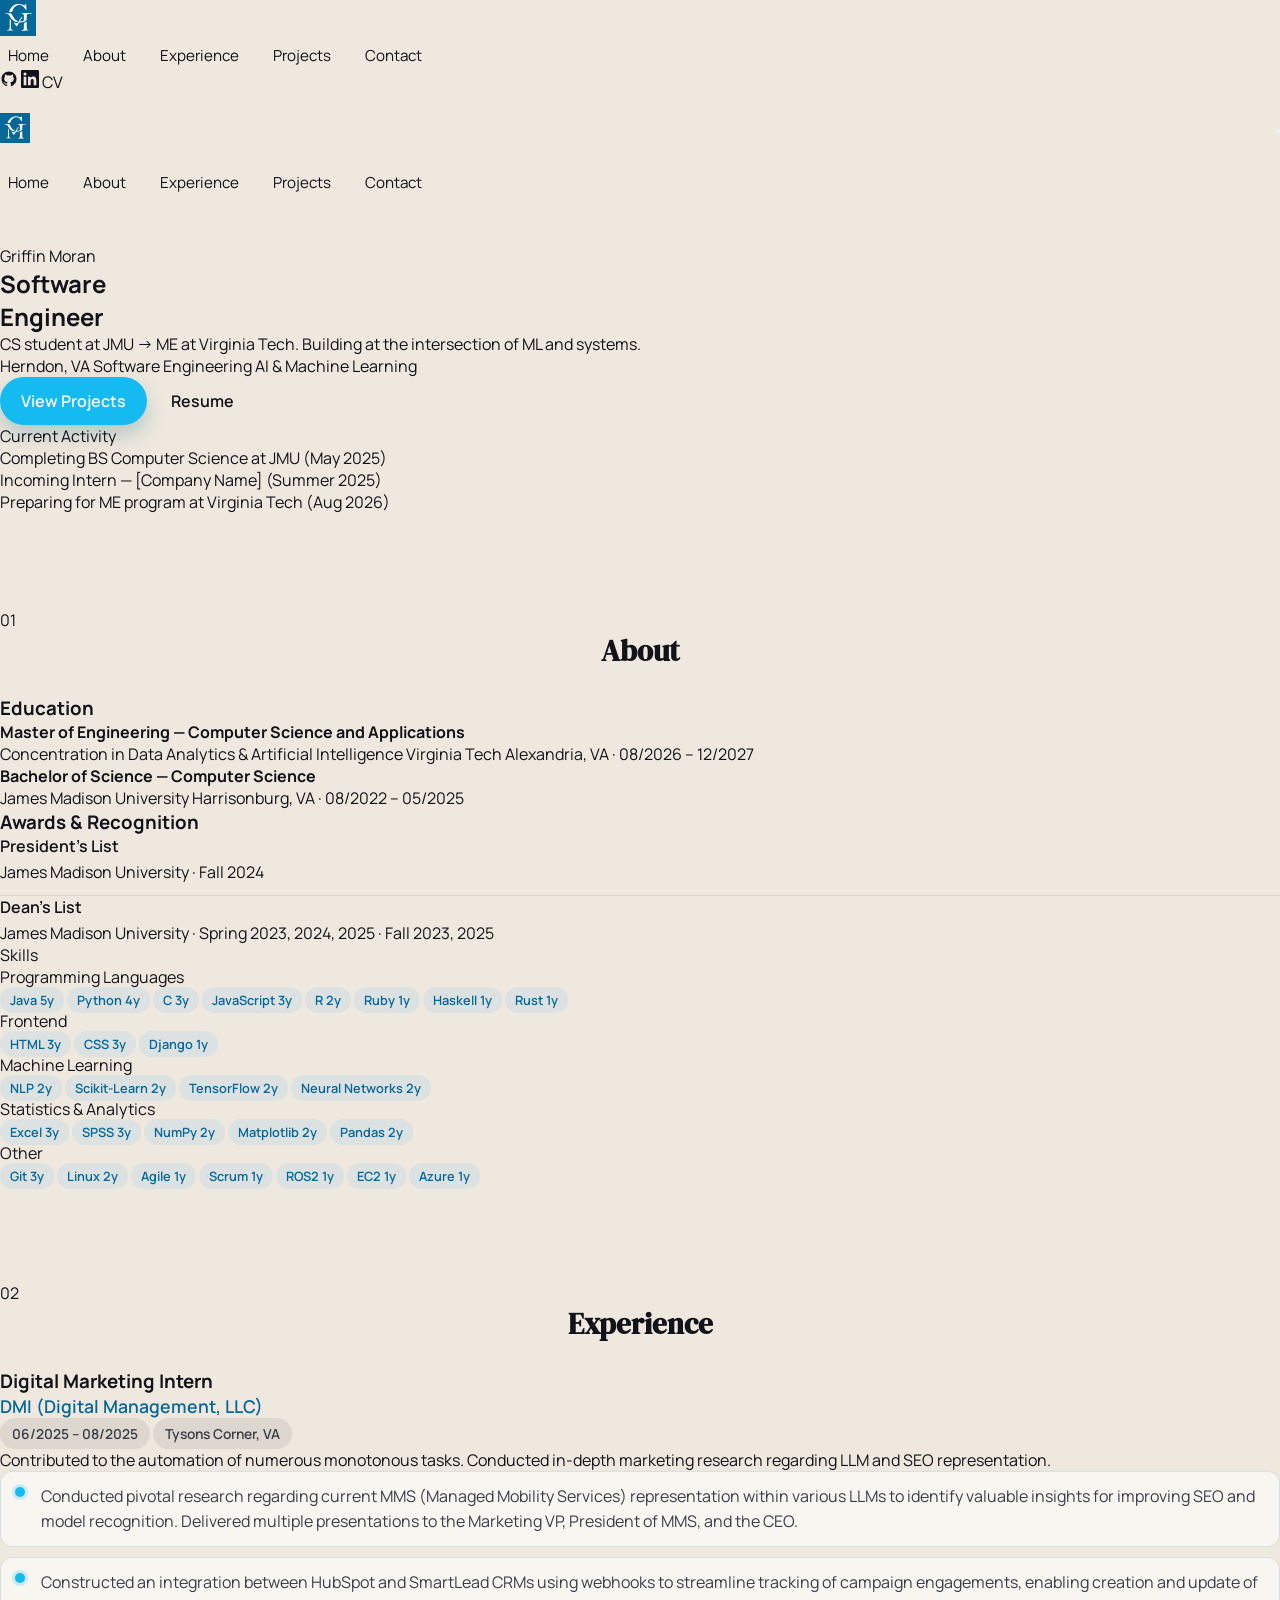
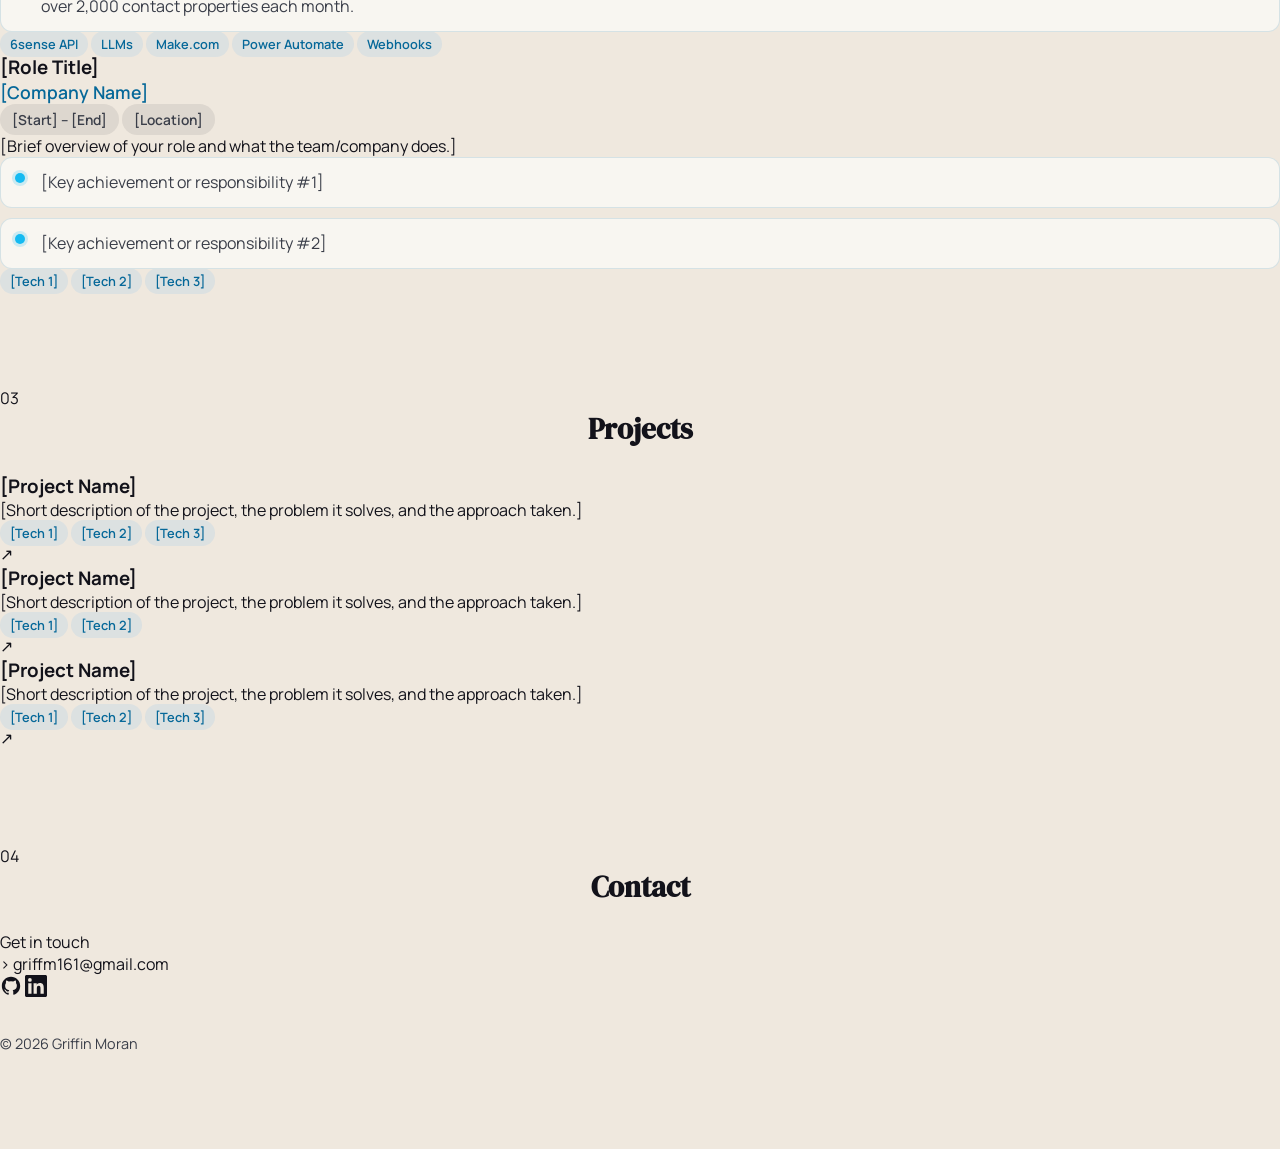
==== commit cd175cb4: "fix: improve heading hierarchy, add rel=noopener, mark site footer" ====
--- a/index.html
+++ b/index.html
@@ -37,7 +37,7 @@
           <path d="M20.447 20.452h-3.554v-5.569c0-1.328-.027-3.037-1.852-3.037-1.853 0-2.136 1.445-2.136 2.939v5.667H9.351V9h3.414v1.561h.046c.477-.9 1.637-1.85 3.37-1.85 3.601 0 4.267 2.37 4.267 5.455v6.286zM5.337 7.433a2.062 2.062 0 01-2.063-2.065 2.064 2.064 0 112.063 2.065zm1.782 13.019H3.555V9h3.564v11.452zM22.225 0H1.771C.792 0 0 .774 0 1.729v20.542C0 23.227.792 24 1.771 24h20.451C23.2 24 24 23.227 24 22.271V1.729C24 .774 23.2 0 22.222 0h.003z"/>
         </svg>
       </a>
-      <a href="attachments/Moran, Griffin resume.pdf" class="social-link resume-text" target="_blank" aria-label="Resume">CV</a>
+      <a href="attachments/Moran, Griffin resume.pdf" class="social-link resume-text" target="_blank" rel="noopener" aria-label="Resume">CV</a>
     </div>
   </aside>
 
@@ -53,11 +53,11 @@
 
   <!-- ── Mobile nav drawer ──────────────────────────────────────────── -->
   <nav class="mobile-nav" id="mobile-nav" aria-hidden="true">
-    <a href="#home"       class="nav-link">Home</a>
-    <a href="#about"      class="nav-link">About</a>
-    <a href="#experience" class="nav-link">Experience</a>
-    <a href="#projects"   class="nav-link">Projects</a>
-    <a href="#contact"    class="nav-link">Contact</a>
+    <a href="#home"       class="nav-link" data-section="home">Home</a>
+    <a href="#about"      class="nav-link" data-section="about">About</a>
+    <a href="#experience" class="nav-link" data-section="experience">Experience</a>
+    <a href="#projects"   class="nav-link" data-section="projects">Projects</a>
+    <a href="#contact"    class="nav-link" data-section="contact">Contact</a>
   </nav>
 
   <main class="main">
@@ -76,7 +76,7 @@
           </div>
           <div class="hero-actions">
             <a href="#projects" class="btn btn-primary">View Projects</a>
-            <a href="attachments/Moran, Griffin resume.pdf" class="btn btn-outline" target="_blank">Resume</a>
+            <a href="attachments/Moran, Griffin resume.pdf" class="btn btn-outline" target="_blank" rel="noopener">Resume</a>
           </div>
         </div>
         <div class="activity-card">
@@ -102,7 +102,7 @@
         </div>
         <div class="about-grid">
           <div class="about-left">
-            <p class="sub-heading">Education</p>
+            <h3 class="sub-heading">Education</h3>
             <div class="edu-card">
               <h4>Master of Engineering — Computer Science and Applications</h4>
               <span class="edu-concentration">Concentration in Data Analytics &amp; Artificial Intelligence</span>
@@ -115,7 +115,7 @@
               <span class="edu-meta">Harrisonburg, VA · 08/2022 – 05/2025</span>
             </div>
 
-            <p class="sub-heading" style="margin-top:2rem">Awards &amp; Recognition</p>
+            <h3 class="sub-heading sub-heading--spaced">Awards &amp; Recognition</h3>
             <div class="award-list">
               <div class="award-item">
                 <h4>President's List</h4>
@@ -322,7 +322,7 @@
             </a>
           </div>
         </div>
-        <footer class="site-footer">
+        <footer class="site-footer" role="contentinfo">
           <p>© 2026 Griffin Moran</p>
         </footer>
       </div>
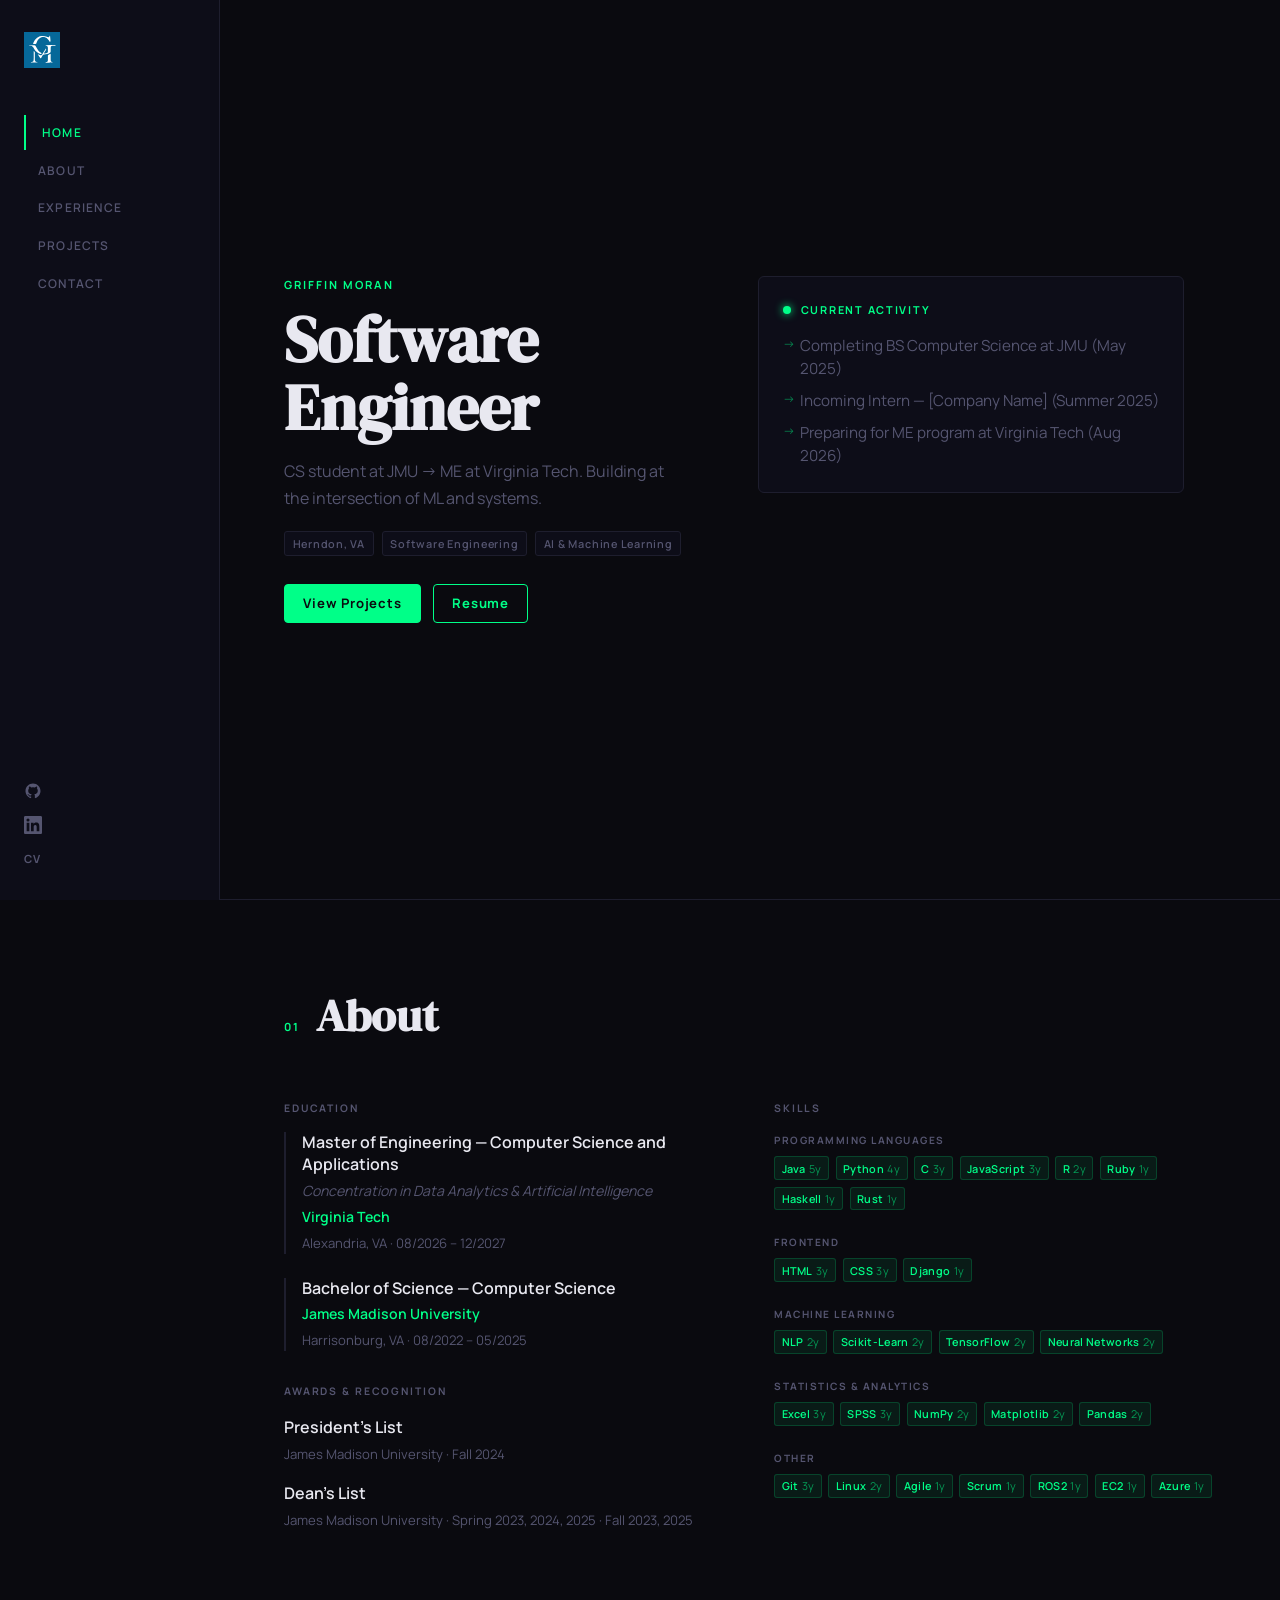
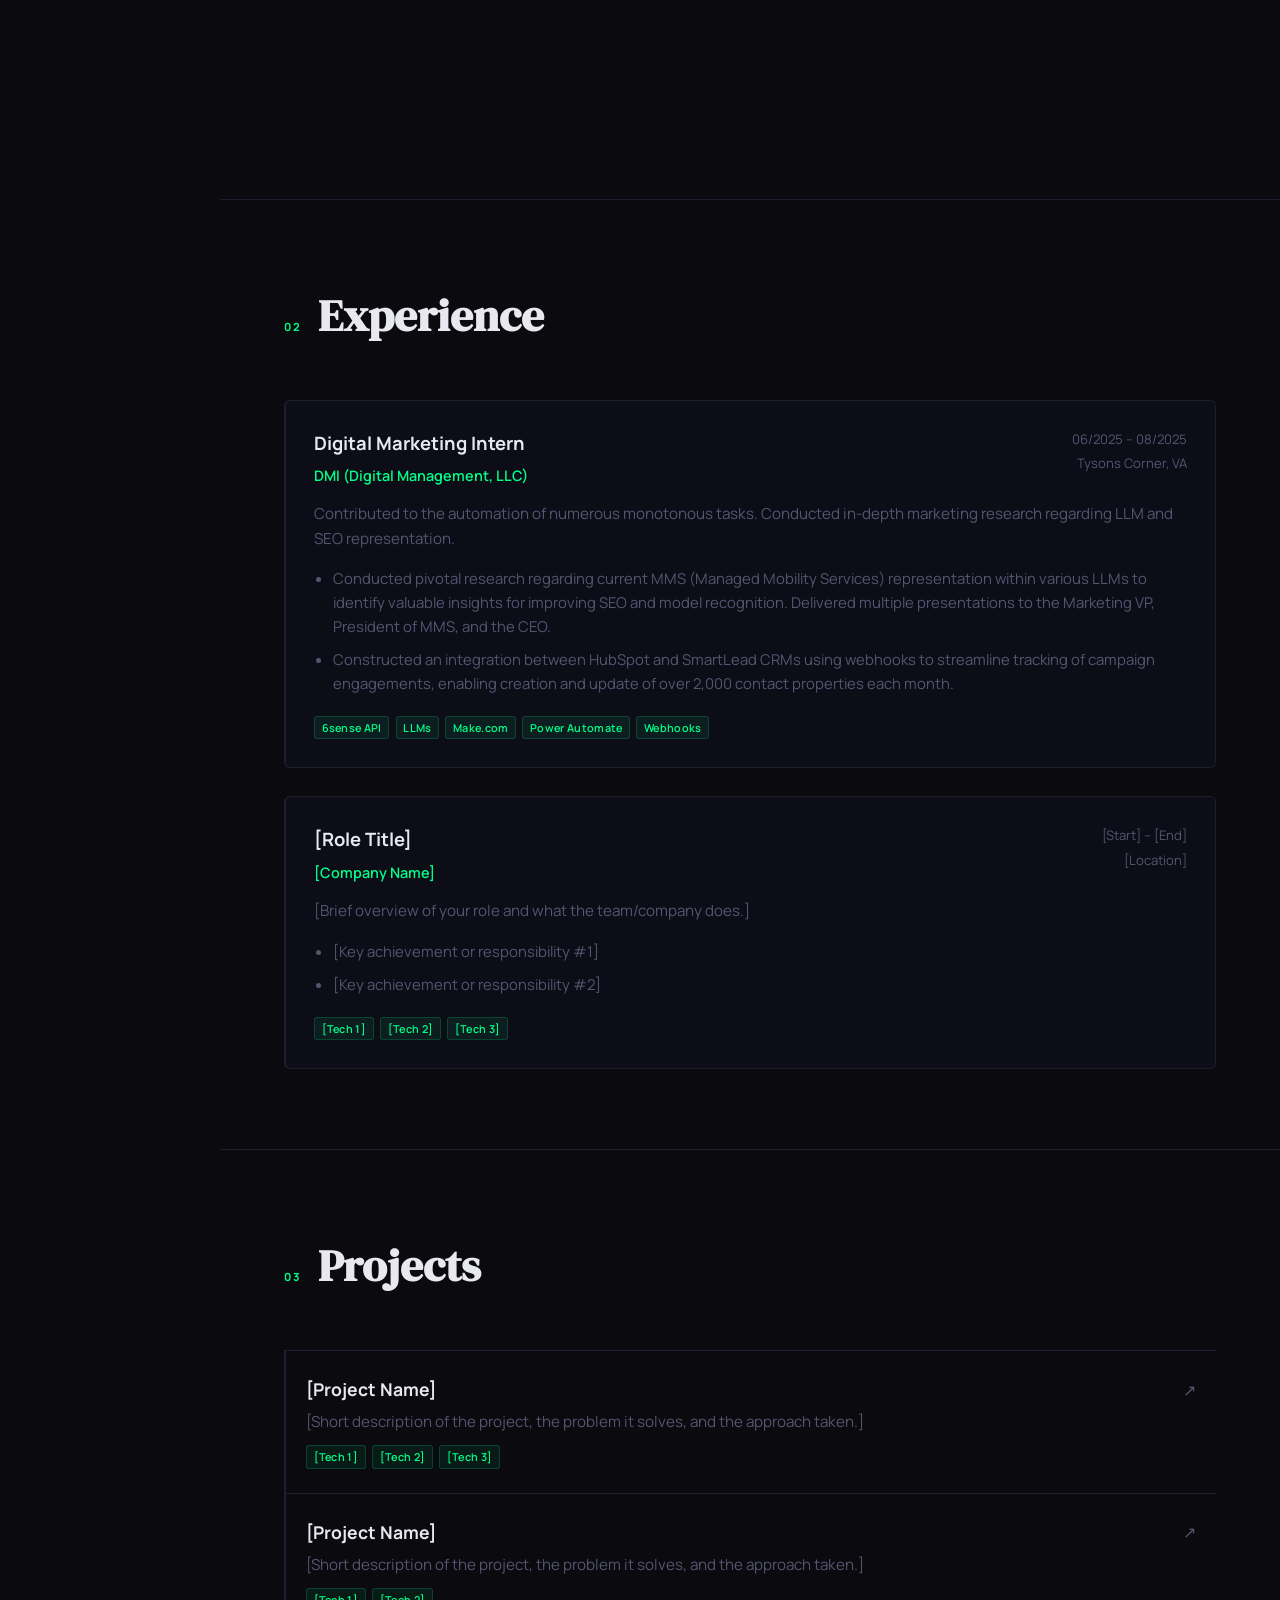
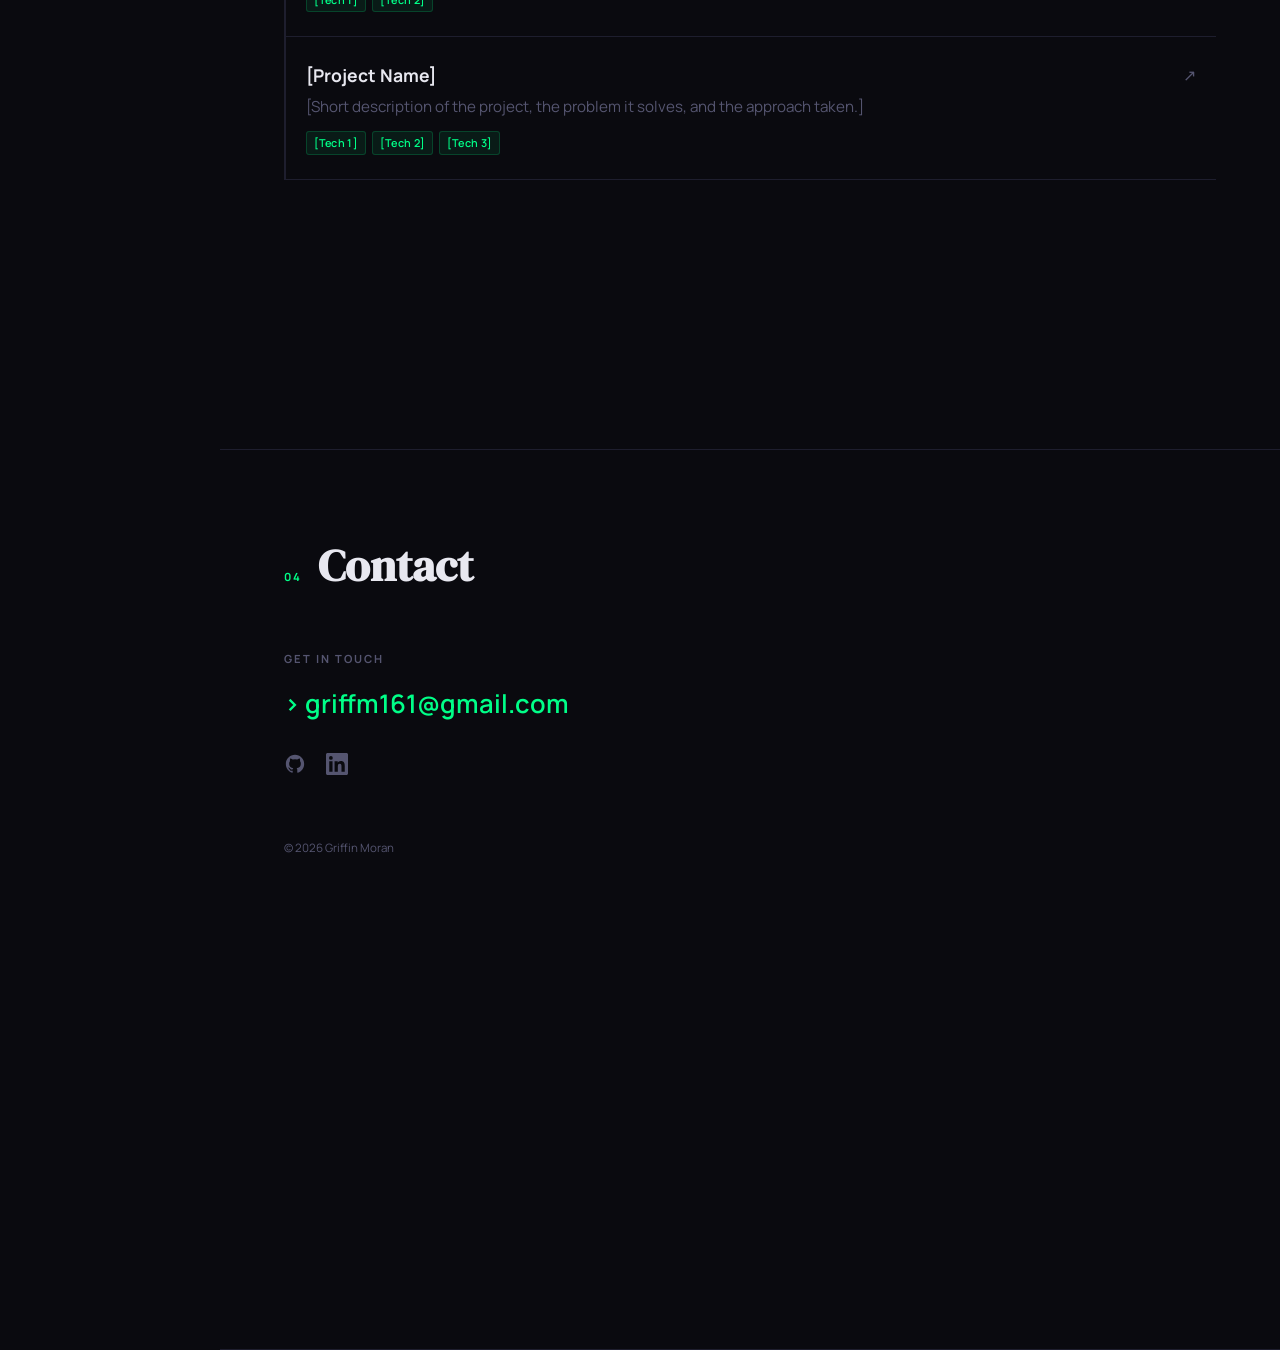
==== commit f69a73d6: "fix: increase font sizes and remove project href jump-to-top" ====
--- a/index.html
+++ b/index.html
@@ -257,7 +257,7 @@
         </div>
         <div class="project-list">
 
-          <a href="#" class="project-row">
+          <a class="project-row">
             <div class="project-row-content">
               <h3 class="project-name">[Project Name]</h3>
               <p class="project-desc">[Short description of the project, the problem it solves, and the approach taken.]</p>
@@ -270,7 +270,7 @@
             <span class="project-arrow" aria-hidden="true">↗</span>
           </a>
 
-          <a href="#" class="project-row">
+          <a class="project-row">
             <div class="project-row-content">
               <h3 class="project-name">[Project Name]</h3>
               <p class="project-desc">[Short description of the project, the problem it solves, and the approach taken.]</p>
@@ -282,7 +282,7 @@
             <span class="project-arrow" aria-hidden="true">↗</span>
           </a>
 
-          <a href="#" class="project-row">
+          <a class="project-row">
             <div class="project-row-content">
               <h3 class="project-name">[Project Name]</h3>
               <p class="project-desc">[Short description of the project, the problem it solves, and the approach taken.]</p>
--- a/styles.css
+++ b/styles.css
@@ -1,727 +1,483 @@
+/* ── Design tokens ───────────────────────────────────────────────────── */
 :root {
-  --ink: #12121a;
-  --paper: #f7f4ef;
-  --accent: #15baf1;
-  --accent-dark: #066899;
-  --slate: #3a3e49;
-  --mist: rgba(18, 18, 26, 0.08);
-  --glass: rgba(255, 255, 255, 0.72);
-}
-
-* {
-  box-sizing: border-box;
-  margin: 0;
-  padding: 0;
-}
-
+  --bg:        #0a0a0f;
+  --surface:   #0d0d18;
+  --border:    #1e1e2e;
+  --accent:    #00ff88;
+  --text:      #e8e8f0;
+  --muted:     #555570;
+  --sidebar-w: 220px;
+}
+
+/* ── Reset ───────────────────────────────────────────────────────────── */
+*, *::before, *::after { box-sizing: border-box; margin: 0; padding: 0; }
+html { scroll-behavior: smooth; }
 body {
-  font-family: "Manrope", system-ui, -apple-system, sans-serif;
-  color: var(--ink);
-  background-color: #efe8de;
-  min-height: 100vh;
-}
-
-a {
-  color: inherit;
-  text-decoration: none;
-}
-
-.page {
-  position: relative;
-  overflow: clip;
-}
-
-.page::before,
-.page::after {
-  content: "";
-  position: absolute;
-  width: 320px;
-  height: 320px;
-  border-radius: 50%;
-  filter: blur(10px);
-  z-index: 0;
-}
-
-.page::before {
-  top: -120px;
-  left: -80px;
-}
-
-.page::after {
-  bottom: -180px;
-  right: -120px;
-}
-
-.container {
-  width: min(1100px, 90vw);
-  margin: 0 auto;
-  position: relative;
-  z-index: 1;
-}
-
-header {
-  display: flex;
+  background: var(--bg);
+  color: var(--text);
+  font-family: 'Manrope', sans-serif;
+  font-size: 17px;
+  line-height: 1.6;
+}
+a { color: inherit; text-decoration: none; }
+ul { list-style: none; }
+img { display: block; max-width: 100%; }
+
+/* ── Sidebar ─────────────────────────────────────────────────────────── */
+.sidebar {
+  position: fixed;
+  top: 0; left: 0;
+  width: var(--sidebar-w);
+  height: 100vh;
+  background: var(--surface);
+  border-right: 1px solid var(--border);
+  display: flex;
+  flex-direction: column;
+  justify-content: space-between;
+  padding: 2rem 1.5rem;
+  z-index: 100;
+}
+.sidebar-logo { display: inline-block; margin-bottom: 2.5rem; }
+.sidebar-nav { display: flex; flex-direction: column; gap: 0.15rem; }
+.nav-link {
+  display: block;
+  padding: 0.5rem 0.75rem;
+  font-size: 0.75rem;
+  font-weight: 600;
+  letter-spacing: 0.1em;
+  text-transform: uppercase;
+  color: var(--muted);
+  border-left: 2px solid transparent;
+  transition: color 0.2s, border-color 0.2s, padding-left 0.2s;
+}
+.nav-link:hover { color: var(--text); }
+.nav-link.active {
+  color: var(--accent);
+  border-left-color: var(--accent);
+  padding-left: 1rem;
+}
+.sidebar-bottom { display: flex; flex-direction: column; gap: 1rem; align-items: flex-start; }
+.social-link {
+  color: var(--muted);
+  display: inline-flex;
+  align-items: center;
+  transition: color 0.2s;
+}
+.social-link:hover { color: var(--accent); }
+.resume-text { font-size: 0.7rem; font-weight: 700; letter-spacing: 0.12em; }
+
+/* ── Mobile header ───────────────────────────────────────────────── */
+.mobile-header {
+  display: none;
+  position: fixed;
+  top: 0; left: 0; right: 0;
+  height: 56px;
+  background: var(--surface);
+  border-bottom: 1px solid var(--border);
+  padding: 0 1.25rem;
   align-items: center;
   justify-content: space-between;
-  padding: 20px 3vw;
-  font-size: clamp(0.8rem, 2vw, 0.95rem);
-  position: sticky;
-  top: 0;
-  z-index: 10;
-  background: #efe8de;
-  backdrop-filter: blur(10px);
-  width: calc(100% + 6vw);
-  margin-left: -3vw;
-  margin-right: -3vw;
-}
-
-.logo {
-  font-family: "DM Serif Display", serif;
-  font-size: clamp(1rem, 3vw, 1.2rem);
-  letter-spacing: 0.02em;
-}
-
-.sublogo {
-  font-family: serif;
-  font-size: .87rem;
-  letter-spacing: 0.02em;
-}
-
-nav {
-  display: flex;
-  gap: 18px;
-  flex-wrap: wrap;
-}
-
-nav a {
-  padding: 4px 8px;
-  border-radius: 999px;
-  transition: background 0.2s ease, transform 0.2s ease, box-shadow 0.2s ease;
-  font-size: clamp(0.75rem, 1.5vw, 0.95rem);
-}
-
-nav a:hover {
-  background: var(--mist);
-}
-
-nav a:active {
-  background: var(--accent);
-  color: white;
-}
-
-.other{
-  display: flex;
-  gap: 20px;
-}
-
-.other > * {
-  padding: 4px 8px;
-  border-radius: 999px;
-}
-
-.resume {
-  transition: background 0.2s ease;
-}
-
-.resume:hover {
-  background: var(--mist);
-}
-
-.connect{
-  transition: transform 0.2s ease, box-shadow 0.2s ease;
-}
-
-.connect:hover {
-  transform: translateY(-2px);
-  box-shadow: 0 10px 20px rgba(6, 107, 135, 0.25);
-}
-
-.intro {
-  display: flex;
-  flex-direction: column;
-  align-items: center;
-  justify-content: center;
-  text-align: center;
-  gap: 48px;
-  min-height: 60vh;
-}
-
-.intro h1 {
-  font-family: "DM Serif Display", serif;
-  font-size: clamp(2.6rem, 4vw, 4rem);
-  line-height: 1.05;
-  margin-bottom: 16px;
-}
-
-.intro h2 {
-  font-family: serif;
-  font-size: clamp(1.7rem, 2.5vw, 2.5rem);
-  margin-bottom: 16px;
-}
-
-.intro p {
-  color: var(--slate);
-  font-size: 1.2rem;
-  margin-bottom: 24px;
-}
-
-.location-bar {
-  display: flex;
-  justify-content: center;
-  gap: 15px;
-}
-
-.location-bar p {
-  font-size: .8rem;
-}
-
-.intro-actions {
-  display: flex;
-  justify-content: center;
-  gap: 12px;
-  flex-wrap: wrap;
-}
-
-.btn {
-  padding: 12px 20px;
-  border-radius: 999px;
-  border: 1px solid transparent;
-  font-weight: 600;
-  transition: transform 0.2s ease, box-shadow 0.2s ease;
+  z-index: 101;
+}
+.hamburger {
+  background: none;
+  border: none;
+  cursor: pointer;
+  display: flex;
+  flex-direction: column;
+  gap: 5px;
+  padding: 4px;
+}
+.hamburger span {
+  display: block;
+  width: 22px;
+  height: 2px;
+  background: var(--text);
+  border-radius: 1px;
+  transition: transform 0.2s, opacity 0.2s;
+}
+.hamburger.open span:nth-child(1) { transform: translateY(7px) rotate(45deg); }
+.hamburger.open span:nth-child(2) { opacity: 0; }
+.hamburger.open span:nth-child(3) { transform: translateY(-7px) rotate(-45deg); }
+
+/* ── Mobile nav drawer ───────────────────────────────────────────────── */
+.mobile-nav {
+  display: none;
+  position: fixed;
+  top: 56px; left: 0; right: 0;
+  background: var(--surface);
+  border-bottom: 1px solid var(--border);
+  padding: 0.75rem 1.5rem;
+  flex-direction: column;
+  gap: 0;
+  z-index: 100;
+  transform: translateY(-110%);
+  opacity: 0;
+  transition: transform 0.25s ease, opacity 0.25s ease;
+}
+.mobile-nav.open { transform: translateY(0); opacity: 1; }
+.mobile-nav .nav-link {
+  font-size: 0.875rem;
+  padding: 0.65rem 0;
+  border-left: none;
+  border-bottom: 1px solid var(--border);
+  letter-spacing: 0.06em;
+}
+.mobile-nav .nav-link:last-child { border-bottom: none; }
+
+/* ── Main content area ───────────────────────────────────────────────── */
+.main { margin-left: var(--sidebar-w); }
+
+/* ── Section base ────────────────────────────────────────────────────── */
+.section {
+  min-height: 100vh;
+  padding: 5rem 4rem;
+  border-bottom: 1px solid var(--border);
+}
+.section-inner { max-width: 960px; }
+.section-heading {
+  display: flex;
+  align-items: baseline;
+  gap: 1rem;
+  margin-bottom: 3rem;
+}
+.section-number {
+  font-size: 0.7rem;
+  font-weight: 700;
+  letter-spacing: 0.18em;
+  color: var(--accent);
+  text-transform: uppercase;
+}
+.section-title {
+  font-family: 'DM Serif Display', serif;
+  font-size: clamp(2.2rem, 3.5vw, 3.2rem);
+  color: var(--text);
+}
+
+/* ── Shared: tags ────────────────────────────────────────────────────── */
+.tag {
   display: inline-flex;
   align-items: center;
-  gap: 8px;
-}
-
+  gap: 0.3em;
+  background: rgba(0, 255, 136, 0.07);
+  border: 1px solid rgba(0, 255, 136, 0.18);
+  color: var(--accent);
+  font-size: 0.68rem;
+  font-weight: 600;
+  padding: 0.2em 0.6em;
+  border-radius: 3px;
+  letter-spacing: 0.03em;
+}
+.tag-years { opacity: 0.55; font-weight: 400; }
+
+/* ── Shared: buttons ─────────────────────────────────────────────────── */
+.btn {
+  display: inline-block;
+  padding: 0.6em 1.4em;
+  border-radius: 4px;
+  font-size: 0.82rem;
+  font-weight: 700;
+  letter-spacing: 0.06em;
+  transition: background 0.2s, color 0.2s, border-color 0.2s;
+  cursor: pointer;
+}
 .btn-primary {
   background: var(--accent);
-  color: #fff;
-  box-shadow: 0 10px 20px rgba(6, 107, 135, 0.25);
-}
-
-.btn-secondary {
-  border-color: var(--ink);
-}
-
-.btn:hover {
-  transform: translateY(-2px);
-}
-
-.intro-card {
-  background: var(--glass);
-  border-radius: 24px;
-  padding: 28px;
-  backdrop-filter: blur(12px);
-  box-shadow: 0 24px 40px rgba(18, 18, 26, 0.08);
-  animation: floatIn 0.8s ease forwards;
-}
-
-.intro-card h3 {
-  margin-bottom: 12px;
-}
-
-.major-list {
-  display: flex;
-  flex-direction: column;
-  list-style: none;
-  align-items: flex-start;
-  gap: 12px;
-}
-
-.class-list {
-  list-style: disc;
-  padding-left: 20px;
-  text-align: left;
-}
-
-section {
-  padding: 48px 0;
-  scroll-margin-top: 80px;
-}
-
-.section-title {
-  display: flex;
-  justify-content: center;
-  flex-direction: column;
-  text-align: center;
+  color: var(--bg);
+  border: 1px solid var(--accent);
+}
+.btn-primary:hover { background: #00cc6e; border-color: #00cc6e; }
+.btn-outline {
+  background: transparent;
+  color: var(--accent);
+  border: 1px solid var(--accent);
+}
+.btn-outline:hover { background: rgba(0, 255, 136, 0.08); }
+
+/* ── About: sub-heading spacing modifier ─────────────────────────────── */
+.sub-heading--spaced { margin-top: 2rem; }
+
+/* ── Home section ────────────────────────────────────────────────────────── */
+.section--home { display: flex; align-items: center; }
+.home-inner {
+  display: grid;
+  grid-template-columns: 1fr 1fr;
+  gap: 3rem;
+  align-items: start;
+  width: 100%;
+  max-width: 900px;
+}
+.hero-label {
+  font-size: 0.7rem;
+  font-weight: 700;
+  letter-spacing: 0.18em;
+  color: var(--accent);
+  text-transform: uppercase;
+  margin-bottom: 0.75rem;
+}
+.hero-title {
+  font-family: 'DM Serif Display', serif;
+  font-size: clamp(3rem, 5vw, 4.8rem);
+  line-height: 1.05;
+  color: var(--text);
+  margin-bottom: 1.1rem;
+}
+.hero-sub {
+  color: var(--muted);
+  font-size: 1rem;
+  line-height: 1.65;
+  margin-bottom: 1.25rem;
+  max-width: 380px;
+}
+.location-tags {
+  display: flex;
+  flex-wrap: wrap;
+  gap: 0.5rem;
+  margin-bottom: 1.75rem;
+}
+.location-tags span {
+  font-size: 0.68rem;
+  font-weight: 600;
+  letter-spacing: 0.07em;
+  color: var(--muted);
+  background: var(--surface);
+  border: 1px solid var(--border);
+  padding: 0.25em 0.7em;
+  border-radius: 3px;
+}
+.hero-actions { display: flex; gap: 0.75rem; flex-wrap: wrap; }
+
+/* Activity card */
+.activity-card {
+  background: var(--surface);
+  border: 1px solid var(--border);
+  border-radius: 6px;
+  padding: 1.5rem;
+}
+.activity-card-header {
+  display: flex;
   align-items: center;
-  gap: 12px;
-  margin-bottom: 24px;
-  font-family: "DM Serif Display", serif;
-  font-size: 1.8rem;
-}
-
-.hook {
-  font-style: normal;
-  font-weight: 400;
-  font-size: 1rem;
-  font-family: "Manrope";
-  color: var(--slate);
-  text-align: center;
-  max-width: 600px;
-  margin-bottom: 24px;
-}
-
-.about p {
-  color: var(--slate);
-}
-
-.chip {
-  padding: 6px 12px;
-  border-radius: 999px;
-  background: var(--mist);
-  font-size: 0.85rem;
-  font-weight: 600;
-  text-transform: uppercase;
-  letter-spacing: 0.08em;
-}
-
-.grid {
-  display: grid;
-  gap: 20px;
-  grid-template-columns: repeat(auto-fit, minmax(240px, 1fr));
-}
-
-.card {
-  background: #fff;
-  border-radius: 18px;
-  padding: 22px;
-  border: 1px solid rgba(18, 18, 26, 0.08);
-  box-shadow: 0 18px 30px rgba(18, 18, 26, 0.06);
-  display: grid;
-  gap: 12px;
-}
-
-.card h3 {
-  font-size: 1.15rem;
-}
-
-.tag-list {
-  display: flex;
-  flex-wrap: wrap;
-  gap: 8px;
-}
-
-.tag {
-  background: rgba(84, 170, 245, 0.12);
-  color: var(--accent-dark);
-  border-radius: 999px;
-  padding: 4px 10px;
-  font-size: 0.8rem;
-  font-weight: 600;
-}
-
-.about {
-  display: grid;
-  grid-template-columns: repeat(2, 1fr);
-  align-items: start;
-  column-gap: 40px;
-}
-
-.about > div {
-  display: flex;
-  flex-direction: column;
-}
-
-.about h3 {
-  text-align: center;
-}
-
-.work {
-  display: grid;
-  gap: 12px;
-}
-
-.education .education-card {
-  margin: 12px;
-}
-
-.education-card {
-  background: #fff;
-  border-radius: 18px;
-  padding: 22px;
-  border: 1px solid rgba(18, 18, 26, 0.08);
-  box-shadow: 0 18px 30px rgba(18, 18, 26, 0.06);
-  display: flex;
-  flex-direction: column;
-  gap: 8px;
-}
-
-.education-card h4 {
-  font-size: 1.2rem;
-  font-weight: 600;
-  margin: 0;
-  color: var(--ink);
-}
-
-.education-card .institution {
-  color: var(--accent-dark);
-  font-weight: 500;
-  font-size: 1rem;
-}
-
-.education-card .location {
-  color: var(--slate);
-  font-size: 0.95rem;
-}
-
-.education-card .duration {
-  color: var(--slate);
-  font-size: 0.9rem;
-  margin-top: 4px;
-}
-
-.awards {
-  display: flex;
-  flex-direction: column;
-  gap: 24px;
-  margin-top: 24px;
-}
-
-.award-item {
-  display: flex;
-  flex-direction: column;
-  gap: 4px;
-  padding-bottom: 12px;
-  border-bottom: 1px solid rgba(18, 18, 26, 0.08);
-}
-
-.award-item:last-child {
-  border-bottom: none;
-  padding-bottom: 0;
-}
-
-.award-item h4 {
-  font-weight: 600;
-  margin: 0;
-  color: var(--ink);
-}
-
-.award-issuer {
-  color: var(--accent-dark);
-  font-weight: 500;
-  font-size: 0.95rem;
-}
-
-.award-date {
-  color: var(--slate);
-  font-size: 0.9rem;
-}
-
-.skills .card {
-  margin: 12px;
-}
-
-.card-skill-cat {
-  display: block;
-  font-weight: 600;
-  font-size: 1.15rem;
-  margin-bottom: 12px;
-  color: var(--ink);
-}
-
-.card-skills {
-  display: flex;
-  flex-wrap: wrap;
-  gap: 8px;
-  list-style: none;
-  padding: 0;
-  margin: 0;
-}
-
-.card-skills li {
-  border: 1px solid var(--accent-dark);
-  background: var(--accent-dark);
-  color: #fff;
-  padding: 4px 10px;
-  border-radius: 6px;
-  font-size: 0.9rem;
-  font-weight: 500;
-  display: flex;
-  align-items: center;
-  gap: 6px;
-}
-
-.skill-name {
-  font-weight: 600;
-}
-
-.skill-years {
-  font-size: 0.8rem;
-  opacity: 0.85;
-  font-weight: 400;
-}
-
-.card.work {
-  background: #fff;
-  border: 1px solid rgba(18, 18, 26, 0.1);
-  border-radius: 20px;
-  box-shadow: 0 18px 30px rgba(18, 18, 26, 0.06);
-  padding: 28px;
-  display: grid;
-  gap: 14px;
-}
-
-.work-position {
-  font-size: 1.75rem;
-  font-weight: 700;
-  color: var(--ink);
-  line-height: 1.1;
-}
-
-.work-company {
-  font-size: 1.1rem;
-  font-weight: 600;
-  color: var(--accent-dark);
-}
-
-.work-loc,
-.work-date {
-  display: inline-flex;
-  width: fit-content;
-  padding: 6px 12px;
-  border-radius: 999px;
-  background: var(--mist);
-  color: var(--slate);
-  font-size: 0.86rem;
-  font-weight: 600;
-}
-
-.work-responsibility {
-  color: var(--slate);
-  line-height: 1.65;
-  margin-top: 4px;
-}
-
-/* section labels ("Technologies Used", "Key Achievements") */
-.work > span:not([class]) {
-  margin-top: 6px;
-  font-weight: 700;
-  color: var(--ink);
-  font-size: 1.02rem;
-}
-
-.work-skills {
-  list-style: none;
-  padding: 0;
-  margin: 0;
-  display: flex;
-  flex-wrap: wrap;
-  gap: 8px;
-}
-
-.work-skills li {
-  list-style: none;
-  background: rgba(21, 186, 241, 0.12);
-  color: var(--accent-dark);
-  border: 1px solid rgba(6, 104, 153, 0.2);
-  border-radius: 999px;
-  padding: 5px 11px;
-  font-size: 0.82rem;
-  font-weight: 600;
-}
-
-/* achievements list (second .work-list) */
-.work-achievements {
-  list-style: none;
-  padding: 0;
-  margin: 0;
-  display: grid;
-  gap: 10px;
-}
-
-.work-achievements li {
-  list-style: none;
-  position: relative;
-  padding: 12px 12px 12px 40px;
-  border-radius: 12px;
-  background: color-mix(in srgb, var(--paper) 85%, white 15%);
-  border: 1px solid rgba(6, 104, 153, 0.14);
-  color: var(--slate);
-  line-height: 1.55;
-}
-
-.work-achievements li::before {
-  content: "";
-  position: absolute;
-  left: 14px;
-  top: 15px;
-  width: 10px;
-  height: 10px;
+  gap: 0.6rem;
+  margin-bottom: 1rem;
+}
+.activity-dot {
+  width: 8px;
+  height: 8px;
   border-radius: 50%;
   background: var(--accent);
-  box-shadow: 0 0 0 3px rgba(21, 186, 241, 0.2);
-}
-
-.contact {
-  background: var(--ink);
-  color: #fff;
-  border-radius: 24px;
-  padding: 36px;
+  box-shadow: 0 0 8px var(--accent);
+  flex-shrink: 0;
+}
+.activity-label {
+  font-size: 0.68rem;
+  font-weight: 700;
+  letter-spacing: 0.16em;
+  color: var(--accent);
+  text-transform: uppercase;
+}
+.activity-list {
+  display: flex;
+  flex-direction: column;
+  gap: 0.6rem;
+}
+.activity-list li {
+  font-size: 0.95rem;
+  color: var(--muted);
+  padding-left: 1.1em;
+  position: relative;
+  line-height: 1.5;
+}
+.activity-list li::before {
+  content: '→';
+  position: absolute;
+  left: 0;
+  color: var(--accent);
+  opacity: 0.5;
+  font-size: 0.75rem;
+}
+
+/* ── About section ───────────────────────────────────────────────────── */
+.about-grid {
   display: grid;
-  gap: 16px;
-}
-
-.contact a {
-  color: #fff;
-  border-bottom: 1px solid rgba(255, 255, 255, 0.5);
-  width: fit-content;
-}
-
-footer {
-  padding: 32px 0 48px;
-  color: var(--slate);
-  font-size: 0.9rem;
-}
-
-@keyframes floatIn {
-  from {
-    opacity: 0;
-    transform: translateY(16px);
+  grid-template-columns: 1fr 1fr;
+  gap: 3rem;
+}
+.sub-heading {
+  font-size: 0.65rem;
+  font-weight: 700;
+  letter-spacing: 0.18em;
+  color: var(--muted);
+  text-transform: uppercase;
+  margin-bottom: 1rem;
+}
+.edu-card {
+  border-left: 2px solid var(--border);
+  padding-left: 1rem;
+  margin-bottom: 1.5rem;
+  display: flex;
+  flex-direction: column;
+  gap: 0.25rem;
+}
+.edu-card h4 {
+  font-size: 1rem;
+  font-weight: 600;
+  color: var(--text);
+  line-height: 1.35;
+}
+.edu-concentration { font-size: 0.88rem; color: var(--muted); font-style: italic; }
+.edu-institution { font-size: 0.88rem; font-weight: 600; color: var(--accent); }
+.edu-meta { font-size: 0.82rem; color: var(--muted); }
+
+.award-list { display: flex; flex-direction: column; gap: 1rem; }
+.award-item { display: flex; flex-direction: column; gap: 0.2rem; }
+.award-item h4 { font-size: 1rem; font-weight: 600; color: var(--text); }
+.award-meta { font-size: 0.82rem; color: var(--muted); }
+
+.skills-group { margin-bottom: 1.5rem; }
+.skills-cat {
+  display: block;
+  font-size: 0.63rem;
+  font-weight: 700;
+  letter-spacing: 0.15em;
+  color: var(--muted);
+  text-transform: uppercase;
+  margin-bottom: 0.5rem;
+}
+.skills-tags { display: flex; flex-wrap: wrap; gap: 0.4rem; }
+
+/* ── Experience section ──────────────────────────────────────────────── */
+.work-list { display: flex; flex-direction: column; gap: 1.75rem; }
+.work-card {
+  background: var(--surface);
+  border: 1px solid var(--border);
+  border-left: 2px solid var(--border);
+  border-radius: 6px;
+  padding: 1.75rem;
+  transition: border-left-color 0.2s;
+}
+.work-card:hover { border-left-color: var(--accent); }
+.work-card-header {
+  display: flex;
+  justify-content: space-between;
+  align-items: flex-start;
+  gap: 1rem;
+  margin-bottom: 0.875rem;
+}
+.work-role { font-size: 1.15rem; font-weight: 700; color: var(--text); margin-bottom: 0.2rem; }
+.work-company { font-size: 0.9rem; font-weight: 600; color: var(--accent); }
+.work-meta { display: flex; flex-direction: column; align-items: flex-end; gap: 0.2rem; flex-shrink: 0; }
+.work-date, .work-loc { font-size: 0.82rem; color: var(--muted); }
+.work-desc { font-size: 0.95rem; color: var(--muted); margin-bottom: 1rem; line-height: 1.6; }
+.work-achievements {
+  list-style: disc;
+  padding-left: 1.2rem;
+  margin-bottom: 1.25rem;
+  display: flex;
+  flex-direction: column;
+  gap: 0.6rem;
+}
+.work-achievements li { font-size: 0.93rem; color: var(--muted); line-height: 1.6; }
+.work-tags { display: flex; flex-wrap: wrap; gap: 0.4rem; }
+
+/* ── Projects section ────────────────────────────────────────────────── */
+.project-list { display: flex; flex-direction: column; }
+.project-row {
+  display: flex;
+  justify-content: space-between;
+  align-items: flex-start;
+  gap: 1rem;
+  padding: 1.5rem 1.25rem;
+  border-left: 2px solid var(--border);
+  border-bottom: 1px solid var(--border);
+  transition: border-left-color 0.2s, background 0.2s, padding-left 0.2s;
+  cursor: pointer;
+}
+.project-list .project-row:first-child { border-top: 1px solid var(--border); }
+.project-row:hover {
+  border-left-color: var(--accent);
+  background: rgba(0, 255, 136, 0.025);
+  padding-left: 1.5rem;
+}
+.project-row-content { flex: 1; }
+.project-name { font-size: 1.1rem; font-weight: 700; color: var(--text); margin-bottom: 0.4rem; }
+.project-desc {
+  font-size: 0.95rem;
+  color: var(--muted);
+  line-height: 1.55;
+  margin-bottom: 0.75rem;
+}
+.project-tags { display: flex; flex-wrap: wrap; gap: 0.4rem; }
+.project-arrow {
+  font-size: 1rem;
+  color: var(--muted);
+  flex-shrink: 0;
+  margin-top: 0.15rem;
+  transition: color 0.2s, transform 0.2s;
+}
+.project-row:hover .project-arrow {
+  color: var(--accent);
+  transform: translate(3px, -3px);
+}
+
+/* ── Contact section ─────────────────────────────────────────────────── */
+.section--contact {
+  display: flex;
+  flex-direction: column;
+  justify-content: space-between;
+}
+.contact-body { max-width: 480px; }
+.contact-tagline {
+  font-size: 0.7rem;
+  font-weight: 700;
+  letter-spacing: 0.18em;
+  color: var(--muted);
+  text-transform: uppercase;
+  margin-bottom: 1rem;
+}
+.contact-email {
+  display: inline-block;
+  font-size: clamp(1.2rem, 2.5vw, 1.6rem);
+  font-weight: 600;
+  color: var(--accent);
+  margin-bottom: 1.75rem;
+  transition: opacity 0.2s;
+}
+.contact-email:hover { opacity: 0.7; }
+.contact-socials { display: flex; gap: 1.25rem; align-items: center; }
+.contact-socials .social-link { color: var(--muted); }
+.contact-socials .social-link:hover { color: var(--accent); }
+
+/* Footer */
+.site-footer {
+  margin-top: auto;
+  padding-top: 4rem;
+  font-size: 0.72rem;
+  color: var(--muted);
+}
+
+/* ── Responsive (≤ 768px) ────────────────────────────────────────────── */
+@media (max-width: 768px) {
+  .sidebar { display: none; }
+  .mobile-header { display: flex; }
+  .mobile-nav { display: flex; visibility: hidden; }
+  .mobile-nav.open { display: flex; visibility: visible; }
+  .main { margin-left: 0; padding-top: 56px; }
+
+  .section { padding: 3rem 1.5rem; scroll-margin-top: 56px; }
+
+  .home-inner {
+    grid-template-columns: 1fr;
+    gap: 2rem;
   }
-  to {
-    opacity: 1;
-    transform: translateY(0);
+  .hero-sub { max-width: 100%; }
+
+  .about-grid {
+    grid-template-columns: 1fr;
+    gap: 2rem;
   }
-}
-
-@media (max-width: 720px) {
-  header {
-    flex-direction: column;
-    align-items: flex-start;
-    gap: 16px;
-  }
-
-  .intro {
-    padding-top: 20px;
-  }
-
-  .about {
-    gap: 10px;
-  }
-
-  .contact {
-    padding: 28px;
-  }
-}
-
-@media (max-width: 768px) {
-  header {
-    display: grid;
-    grid-template-columns: 1fr auto;
-    grid-template-areas:
-      "logo other"
-      "nav nav";
-    align-items: start;
-    row-gap: 10px;
-  }
-
-  .logo {
-    grid-area: logo;
-    margin: 0;
-  }
-
-  .other {
-    grid-area: other;
-    display: flex;
-    gap: 8px;
-    justify-self: end;
-    align-items: center;
-  }
-
-  nav {
-    grid-area: nav;
-    width: 100%;
-  }
-
-  /* Stack About sections in this order */
-  .about {
-    display: grid;
-    grid-template-columns: 1fr;
-    gap: 16px;
-  }
-
-  .education { order: 1; }
-  .skills { order: 2; }
-  .awards { order: 3; }
-
-  /* Education: single column */
-  .education {
-    display: grid;
-    grid-template-columns: 1fr;
-    gap: 12px;
-  }
-
-  .education > h3 {
-    grid-column: 1 / -1;
-  }
-
-  /* Skills: two columns */
-  .skills {
-    display: grid;
-    grid-template-columns: repeat(2, minmax(0, 1fr));
-    gap: 10px;
-  }
-
-  .skills > h3 {
-    grid-column: 1 / -1;
-  }
-
-  /* Awards: single column */
-  .awards {
-    display: grid;
-    grid-template-columns: 1fr;
-    gap: 12px;
-  }
-
-  .awards > h3 {
-    grid-column: 1 / -1;
-  }
-
-  nav {
-    display: flex;
-    flex-wrap: nowrap;
-    justify-content: center;
-    align-items: center;
-    gap: 6px;
-    width: 100%;
-  }
-
-  nav a,
-  .other a,
-  .connect {
-    font-size: 0.80rem;
-    padding: 4px 6px;
-    white-space: nowrap;
-  }
-  .major-list,
-  .major-list li {
-    text-align: left;
-    align-self: flex-start;
-    width: 100%;
-  }
-
-  .card.work {
-    padding: 18px;
-    gap: 10px;
-  }
-
-  .work-position {
-    font-size: 1.3rem;
-  }
-
-  .work-company {
-    font-size: 0.98rem;
-  }
-
-  .work-loc,
-  .work-date {
-    font-size: 0.76rem;
-    padding: 5px 10px;
-  }
-
-  .work-responsibility,
-  .work-achievements li {
-    font-size: 0.9rem;
-  }
-}
+
+  .work-card-header { flex-direction: column; gap: 0.4rem; }
+  .work-meta { align-items: flex-start; }
+
+  .section-heading { margin-bottom: 2rem; }
+}
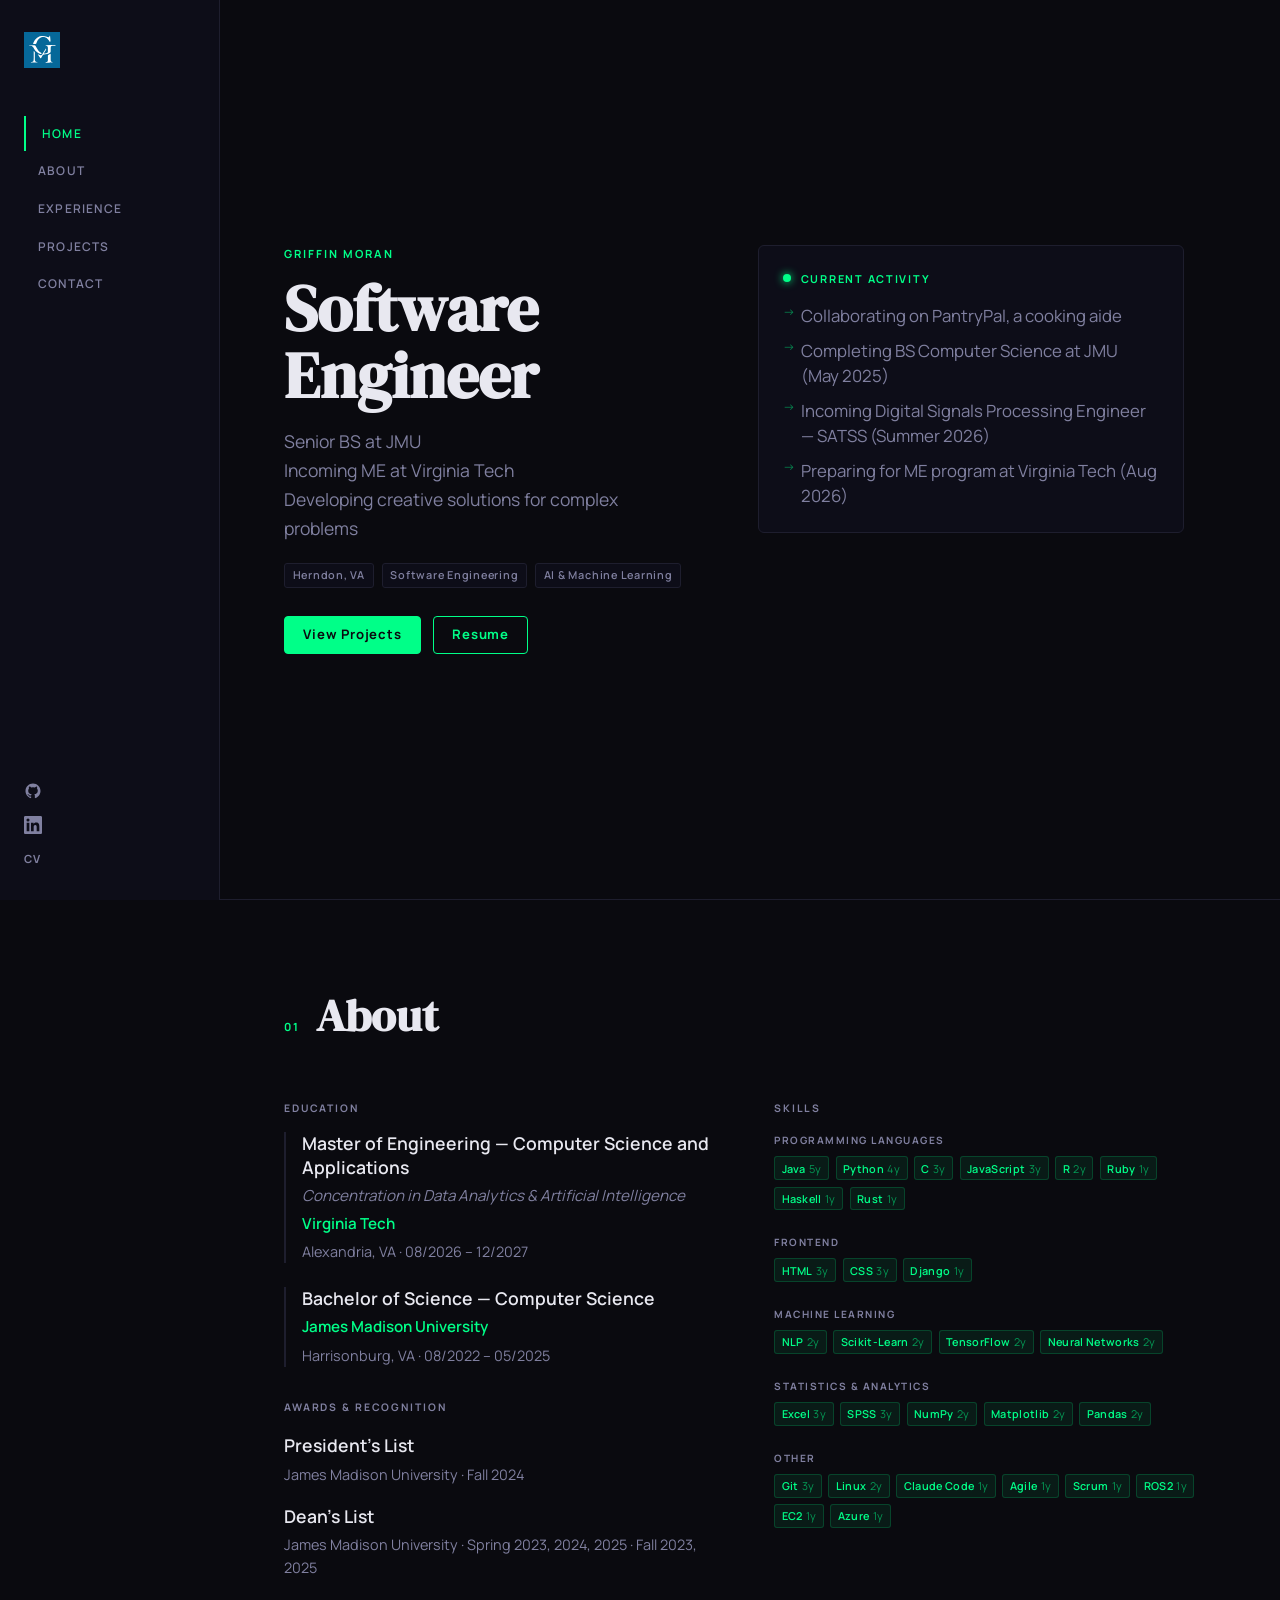
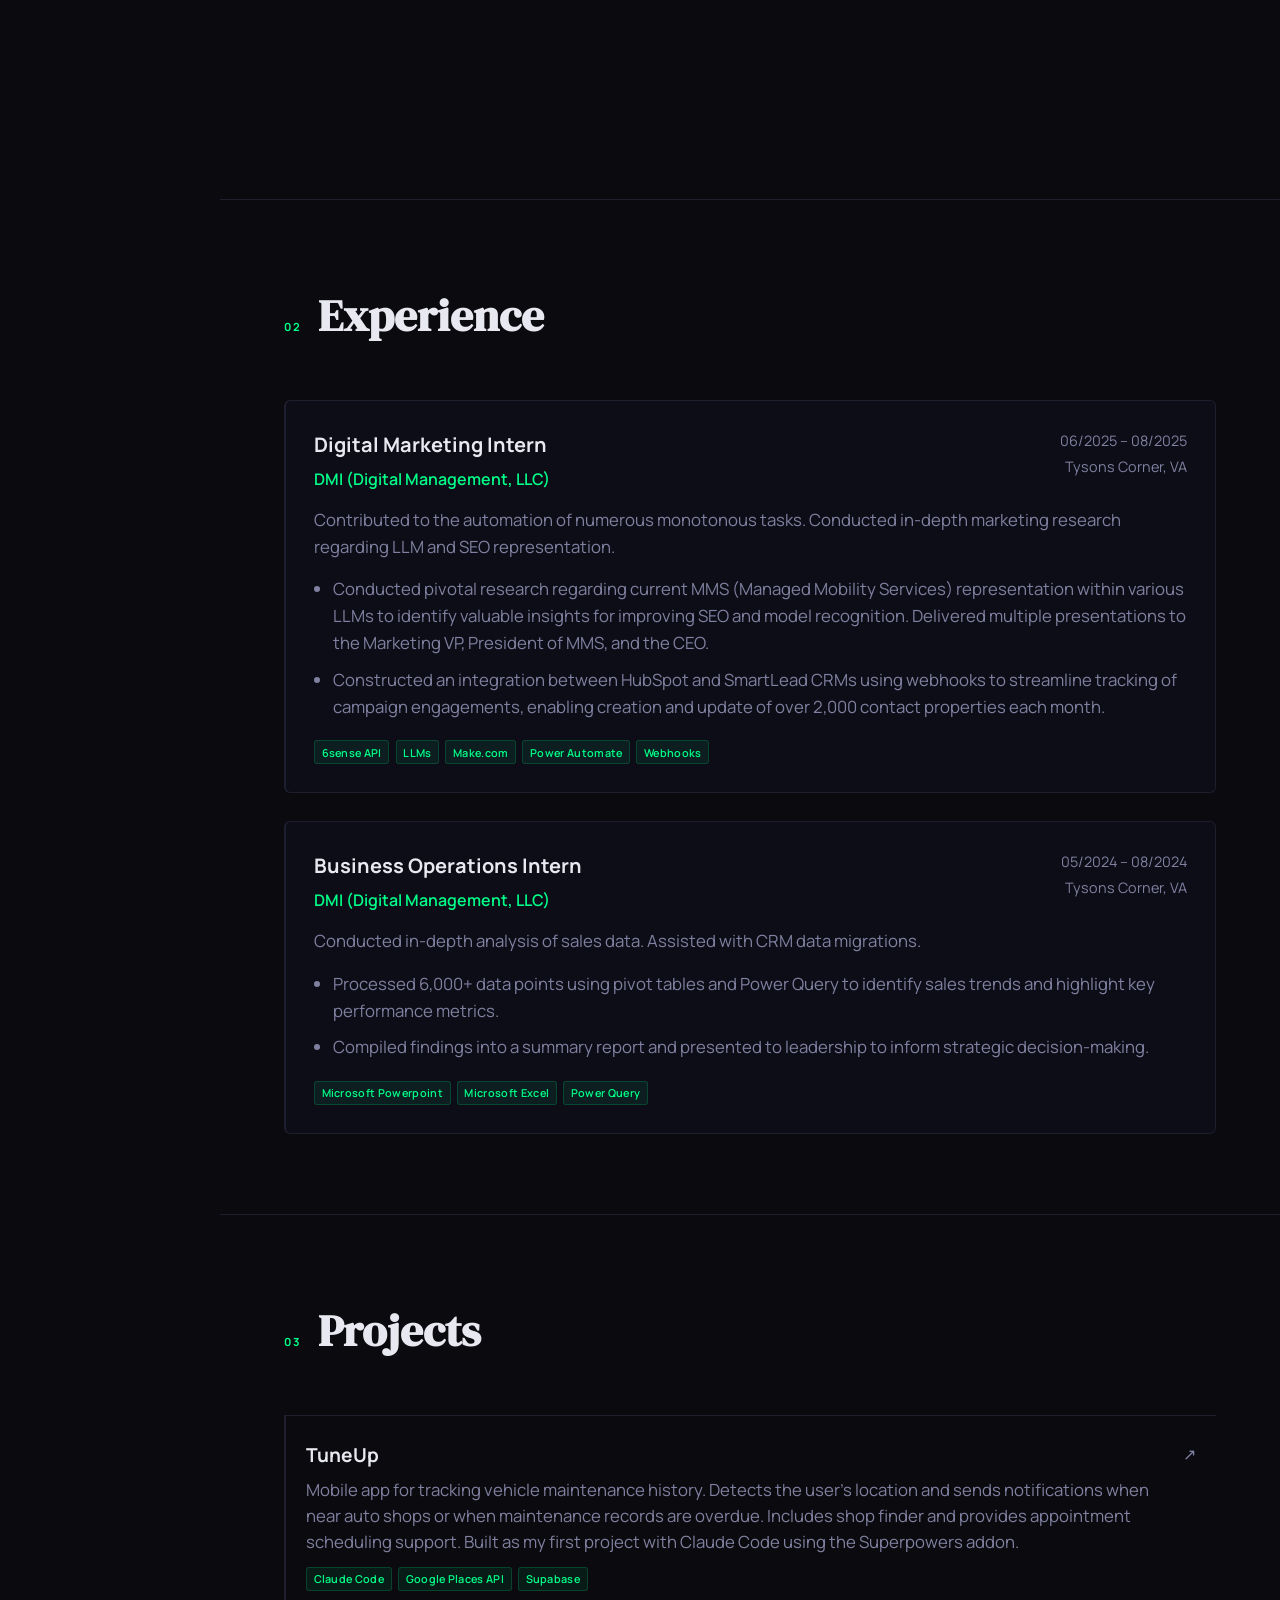
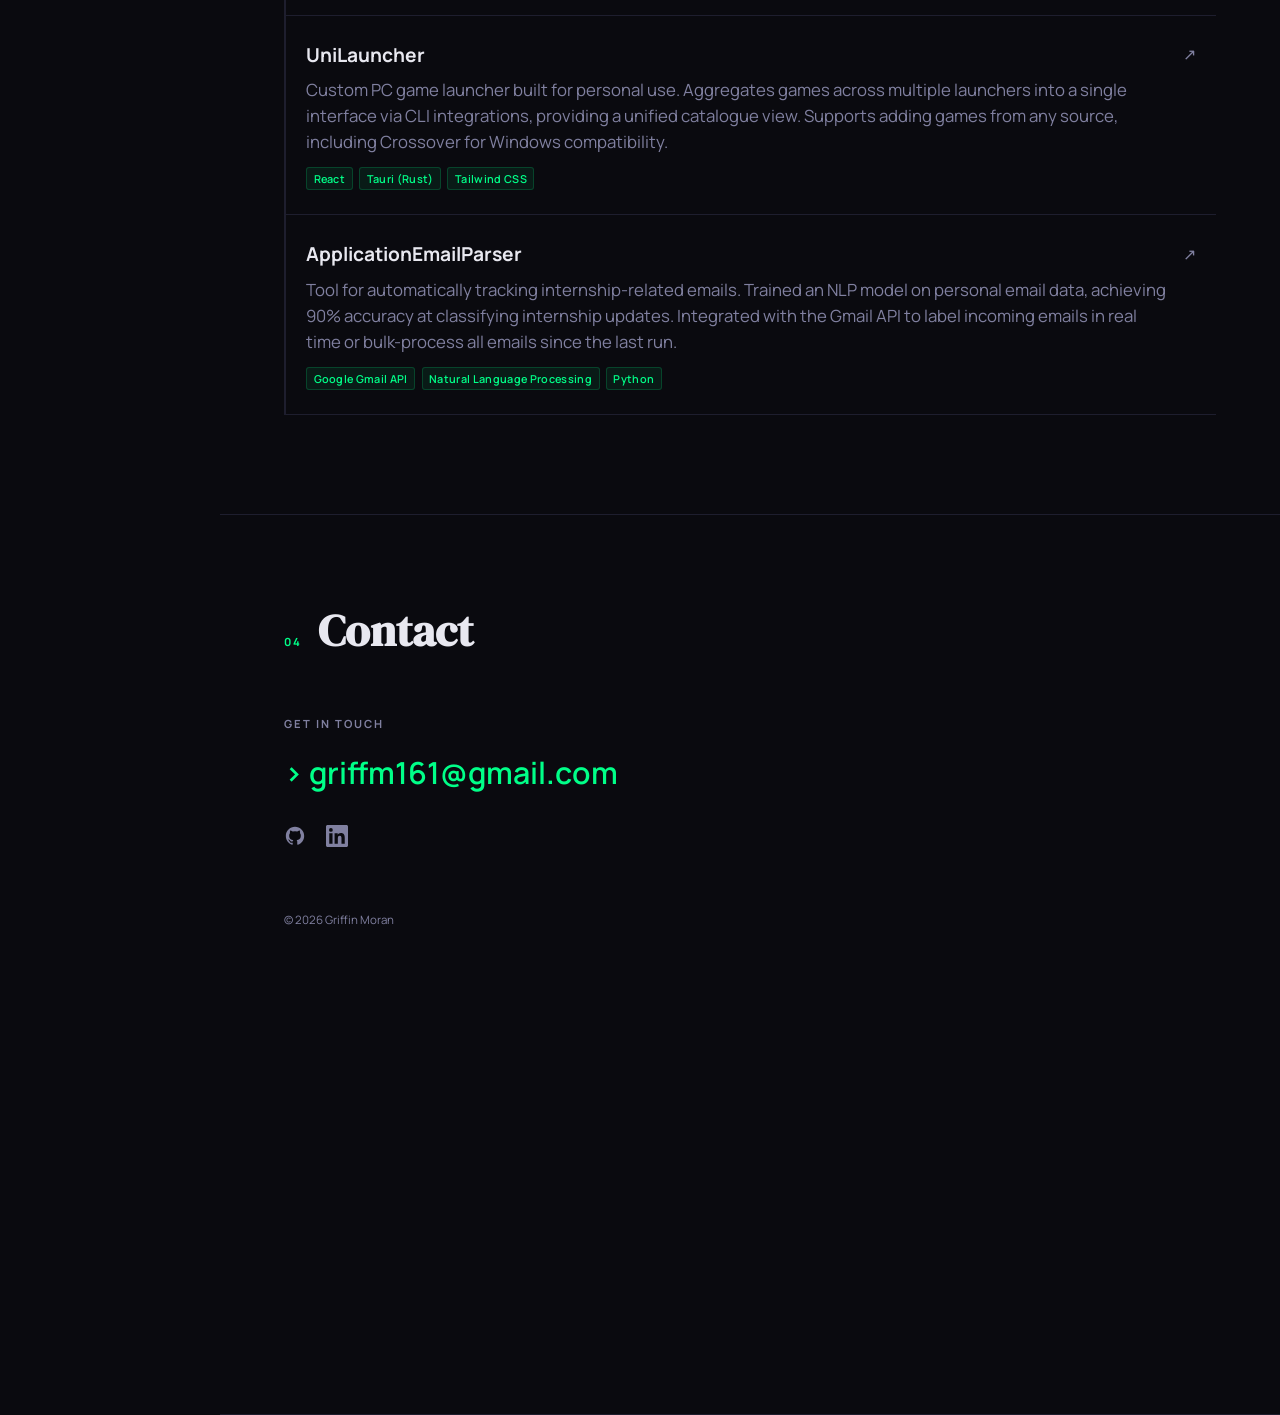
==== commit 34e9d176: "update portfolio content, fix project hover reflow, bump font sizes - Fill in real content: LinkedIn" ====
--- a/index.html
+++ b/index.html
@@ -32,7 +32,7 @@
           <path d="M12 2C6.477 2 2 6.477 2 12c0 4.42 2.865 8.166 6.839 9.489.5.092.682-.217.682-.482 0-.237-.008-.866-.013-1.7-2.782.603-3.369-1.342-3.369-1.342-.454-1.155-1.11-1.462-1.11-1.462-.908-.62.069-.608.069-.608 1.003.07 1.531 1.03 1.531 1.03.892 1.529 2.341 1.087 2.91.832.092-.647.35-1.088.636-1.338-2.22-.253-4.555-1.11-4.555-4.943 0-1.091.39-1.984 1.029-2.683-.103-.253-.446-1.27.098-2.647 0 0 .84-.269 2.75 1.025A9.578 9.578 0 0112 6.836a9.59 9.59 0 012.504.337c1.909-1.294 2.747-1.025 2.747-1.025.546 1.377.202 2.394.1 2.647.64.699 1.028 1.592 1.028 2.683 0 3.842-2.339 4.687-4.566 4.935.359.309.678.919.678 1.852 0 1.336-.012 2.415-.012 2.743 0 .267.18.578.688.48C19.138 20.163 22 16.418 22 12c0-5.523-4.477-10-10-10z"/>
         </svg>
       </a>
-      <a href="https://linkedin.com/in/[YOUR-LINKEDIN-SLUG]" class="social-link" target="_blank" rel="noopener" aria-label="LinkedIn">
+      <a href="https://linkedin.com/in/griffin-moran161/" class="social-link" target="_blank" rel="noopener" aria-label="LinkedIn">
         <svg xmlns="http://www.w3.org/2000/svg" width="18" height="18" viewBox="0 0 24 24" fill="currentColor" aria-hidden="true">
           <path d="M20.447 20.452h-3.554v-5.569c0-1.328-.027-3.037-1.852-3.037-1.853 0-2.136 1.445-2.136 2.939v5.667H9.351V9h3.414v1.561h.046c.477-.9 1.637-1.85 3.37-1.85 3.601 0 4.267 2.37 4.267 5.455v6.286zM5.337 7.433a2.062 2.062 0 01-2.063-2.065 2.064 2.064 0 112.063 2.065zm1.782 13.019H3.555V9h3.564v11.452zM22.225 0H1.771C.792 0 0 .774 0 1.729v20.542C0 23.227.792 24 1.771 24h20.451C23.2 24 24 23.227 24 22.271V1.729C24 .774 23.2 0 22.222 0h.003z"/>
         </svg>
@@ -68,7 +68,10 @@
         <div class="hero">
           <p class="hero-label">Griffin Moran</p>
           <h1 class="hero-title">Software<br>Engineer</h1>
-          <p class="hero-sub">CS student at JMU → ME at Virginia Tech. Building at the intersection of ML and systems.</p>
+          <p class="hero-sub">
+            Senior BS at JMU<br>
+            Incoming ME at Virginia Tech <br>
+            Developing creative solutions for complex problems</p>
           <div class="location-tags">
             <span>Herndon, VA</span>
             <span>Software Engineering</span>
@@ -85,8 +88,9 @@
             <span class="activity-label">Current Activity</span>
           </div>
           <ul class="activity-list">
+            <li>Collaborating on PantryPal, a cooking aide</li>
             <li>Completing BS Computer Science at JMU (May 2025)</li>
-            <li>Incoming Intern — [Company Name] (Summer 2025)</li>
+            <li>Incoming Digital Signals Processing Engineer— SATSS (Summer 2026)</li>
             <li>Preparing for ME program at Virginia Tech (Aug 2026)</li>
           </ul>
         </div>
@@ -175,6 +179,7 @@
               <div class="skills-tags">
                 <span class="tag">Git <span class="tag-years">3y</span></span>
                 <span class="tag">Linux <span class="tag-years">2y</span></span>
+                <span class="tag">Claude Code <span class="tag-years">1y</span></span>
                 <span class="tag">Agile <span class="tag-years">1y</span></span>
                 <span class="tag">Scrum <span class="tag-years">1y</span></span>
                 <span class="tag">ROS2 <span class="tag-years">1y</span></span>
@@ -224,23 +229,23 @@
           <div class="work-card">
             <div class="work-card-header">
               <div>
-                <h3 class="work-role">[Role Title]</h3>
-                <span class="work-company">[Company Name]</span>
+                <h3 class="work-role">Business Operations Intern</h3>
+                <span class="work-company">DMI (Digital Management, LLC)</span>
               </div>
               <div class="work-meta">
-                <span class="work-date">[Start] – [End]</span>
-                <span class="work-loc">[Location]</span>
-              </div>
-            </div>
-            <p class="work-desc">[Brief overview of your role and what the team/company does.]</p>
+                <span class="work-date">05/2024 – 08/2024</span>
+                <span class="work-loc">Tysons Corner, VA</span>
+              </div>
+            </div>
+            <p class="work-desc">Conducted in-depth analysis of sales data. Assisted with CRM data migrations.</p>
             <ul class="work-achievements">
-              <li>[Key achievement or responsibility #1]</li>
-              <li>[Key achievement or responsibility #2]</li>
+              <li>Processed 6,000+ data points using pivot tables and Power Query to identify sales trends and highlight key performance metrics.</li>
+              <li>Compiled findings into a summary report and presented to leadership to inform strategic decision-making.</li>
             </ul>
             <div class="work-tags">
-              <span class="tag">[Tech 1]</span>
-              <span class="tag">[Tech 2]</span>
-              <span class="tag">[Tech 3]</span>
+              <span class="tag">Microsoft Powerpoint</span>
+              <span class="tag">Microsoft Excel</span>
+              <span class="tag">Power Query</span>
             </div>
           </div>
 
@@ -257,39 +262,53 @@
         </div>
         <div class="project-list">
 
+          <a class="project-row" href="https://github.com/Moran-Griffin/TuneUp">
+            <div class="project-row-content">
+              <h3 class="project-name">TuneUp</h3>
+              <p class="project-desc">
+                Mobile app for tracking vehicle maintenance history. 
+                Detects the user's location and sends notifications when near auto shops or when maintenance records are overdue. 
+                Includes shop finder and provides appointment scheduling support.
+                Built as my first project with Claude Code using the Superpowers addon.
+              </p>
+              <div class="project-tags">
+                <span class="tag">Claude Code</span>
+                <span class="tag">Google Places API</span>
+                <span class="tag">Supabase</span>
+              </div>
+            </div>
+            <span class="project-arrow" aria-hidden="true">↗</span>
+          </a>
+
           <a class="project-row">
             <div class="project-row-content">
-              <h3 class="project-name">[Project Name]</h3>
-              <p class="project-desc">[Short description of the project, the problem it solves, and the approach taken.]</p>
+              <h3 class="project-name">UniLauncher</h3>
+              <p class="project-desc">
+                Custom PC game launcher built for personal use. 
+                Aggregates games across multiple launchers into a single interface via CLI integrations, providing a unified catalogue view. 
+                Supports adding games from any source, including Crossover for Windows compatibility.
+              </p>
               <div class="project-tags">
-                <span class="tag">[Tech 1]</span>
-                <span class="tag">[Tech 2]</span>
-                <span class="tag">[Tech 3]</span>
+                <span class="tag">React</span>
+                <span class="tag">Tauri (Rust)</span>
+                <span class="tag">Tailwind CSS</span>
               </div>
             </div>
             <span class="project-arrow" aria-hidden="true">↗</span>
           </a>
 
-          <a class="project-row">
+          <a class="project-row" href="https://github.com/Moran-Griffin/ApplicationEmailParser">
             <div class="project-row-content">
-              <h3 class="project-name">[Project Name]</h3>
-              <p class="project-desc">[Short description of the project, the problem it solves, and the approach taken.]</p>
+              <h3 class="project-name">ApplicationEmailParser</h3>
+              <p class="project-desc">
+                Tool for automatically tracking internship-related emails.
+                Trained an NLP model on personal email data, achieving 90% accuracy at classifying internship updates.
+                Integrated with the Gmail API to label incoming emails in real time or bulk-process all emails since the last run.
+              </p>
               <div class="project-tags">
-                <span class="tag">[Tech 1]</span>
-                <span class="tag">[Tech 2]</span>
-              </div>
-            </div>
-            <span class="project-arrow" aria-hidden="true">↗</span>
-          </a>
-
-          <a class="project-row">
-            <div class="project-row-content">
-              <h3 class="project-name">[Project Name]</h3>
-              <p class="project-desc">[Short description of the project, the problem it solves, and the approach taken.]</p>
-              <div class="project-tags">
-                <span class="tag">[Tech 1]</span>
-                <span class="tag">[Tech 2]</span>
-                <span class="tag">[Tech 3]</span>
+                <span class="tag">Google Gmail API</span>
+                <span class="tag">Natural Language Processing</span>
+                <span class="tag">Python</span>
               </div>
             </div>
             <span class="project-arrow" aria-hidden="true">↗</span>
--- a/styles.css
+++ b/styles.css
@@ -5,7 +5,7 @@
   --border:    #1e1e2e;
   --accent:    #00ff88;
   --text:      #e8e8f0;
-  --muted:     #555570;
+  --muted:     #8080a0;
   --sidebar-w: 220px;
 }
 
@@ -16,7 +16,7 @@
   background: var(--bg);
   color: var(--text);
   font-family: 'Manrope', sans-serif;
-  font-size: 17px;
+  font-size: 18px;
   line-height: 1.6;
 }
 a { color: inherit; text-decoration: none; }
@@ -224,7 +224,7 @@
 }
 .hero-sub {
   color: var(--muted);
-  font-size: 1rem;
+  font-size: 1.1rem;
   line-height: 1.65;
   margin-bottom: 1.25rem;
   max-width: 380px;
@@ -281,7 +281,7 @@
   gap: 0.6rem;
 }
 .activity-list li {
-  font-size: 0.95rem;
+  font-size: 1.05rem;
   color: var(--muted);
   padding-left: 1.1em;
   position: relative;
@@ -319,19 +319,19 @@
   gap: 0.25rem;
 }
 .edu-card h4 {
-  font-size: 1rem;
+  font-size: 1.1rem;
   font-weight: 600;
   color: var(--text);
   line-height: 1.35;
 }
-.edu-concentration { font-size: 0.88rem; color: var(--muted); font-style: italic; }
-.edu-institution { font-size: 0.88rem; font-weight: 600; color: var(--accent); }
-.edu-meta { font-size: 0.82rem; color: var(--muted); }
+.edu-concentration { font-size: 0.95rem; color: var(--muted); font-style: italic; }
+.edu-institution { font-size: 0.95rem; font-weight: 600; color: var(--accent); }
+.edu-meta { font-size: 0.9rem; color: var(--muted); }
 
 .award-list { display: flex; flex-direction: column; gap: 1rem; }
 .award-item { display: flex; flex-direction: column; gap: 0.2rem; }
-.award-item h4 { font-size: 1rem; font-weight: 600; color: var(--text); }
-.award-meta { font-size: 0.82rem; color: var(--muted); }
+.award-item h4 { font-size: 1.1rem; font-weight: 600; color: var(--text); }
+.award-meta { font-size: 0.9rem; color: var(--muted); }
 
 .skills-group { margin-bottom: 1.5rem; }
 .skills-cat {
@@ -363,11 +363,11 @@
   gap: 1rem;
   margin-bottom: 0.875rem;
 }
-.work-role { font-size: 1.15rem; font-weight: 700; color: var(--text); margin-bottom: 0.2rem; }
-.work-company { font-size: 0.9rem; font-weight: 600; color: var(--accent); }
+.work-role { font-size: 1.25rem; font-weight: 700; color: var(--text); margin-bottom: 0.2rem; }
+.work-company { font-size: 1rem; font-weight: 600; color: var(--accent); }
 .work-meta { display: flex; flex-direction: column; align-items: flex-end; gap: 0.2rem; flex-shrink: 0; }
-.work-date, .work-loc { font-size: 0.82rem; color: var(--muted); }
-.work-desc { font-size: 0.95rem; color: var(--muted); margin-bottom: 1rem; line-height: 1.6; }
+.work-date, .work-loc { font-size: 0.9rem; color: var(--muted); }
+.work-desc { font-size: 1.05rem; color: var(--muted); margin-bottom: 1rem; line-height: 1.6; }
 .work-achievements {
   list-style: disc;
   padding-left: 1.2rem;
@@ -376,7 +376,7 @@
   flex-direction: column;
   gap: 0.6rem;
 }
-.work-achievements li { font-size: 0.93rem; color: var(--muted); line-height: 1.6; }
+.work-achievements li { font-size: 1.05rem; color: var(--muted); line-height: 1.6; }
 .work-tags { display: flex; flex-wrap: wrap; gap: 0.4rem; }
 
 /* ── Projects section ────────────────────────────────────────────────── */
@@ -389,19 +389,19 @@
   padding: 1.5rem 1.25rem;
   border-left: 2px solid var(--border);
   border-bottom: 1px solid var(--border);
-  transition: border-left-color 0.2s, background 0.2s, padding-left 0.2s;
+  transition: border-left-color 0.2s, background 0.2s;
   cursor: pointer;
 }
 .project-list .project-row:first-child { border-top: 1px solid var(--border); }
 .project-row:hover {
   border-left-color: var(--accent);
   background: rgba(0, 255, 136, 0.025);
-  padding-left: 1.5rem;
-}
-.project-row-content { flex: 1; }
-.project-name { font-size: 1.1rem; font-weight: 700; color: var(--text); margin-bottom: 0.4rem; }
+}
+.project-row-content { flex: 1; transition: transform 0.2s; }
+.project-row:hover .project-row-content { transform: translateX(4px); }
+.project-name { font-size: 1.2rem; font-weight: 700; color: var(--text); margin-bottom: 0.4rem; }
 .project-desc {
-  font-size: 0.95rem;
+  font-size: 1.05rem;
   color: var(--muted);
   line-height: 1.55;
   margin-bottom: 0.75rem;
@@ -436,7 +436,7 @@
 }
 .contact-email {
   display: inline-block;
-  font-size: clamp(1.2rem, 2.5vw, 1.6rem);
+  font-size: clamp(1.4rem, 2.5vw, 1.9rem);
   font-weight: 600;
   color: var(--accent);
   margin-bottom: 1.75rem;
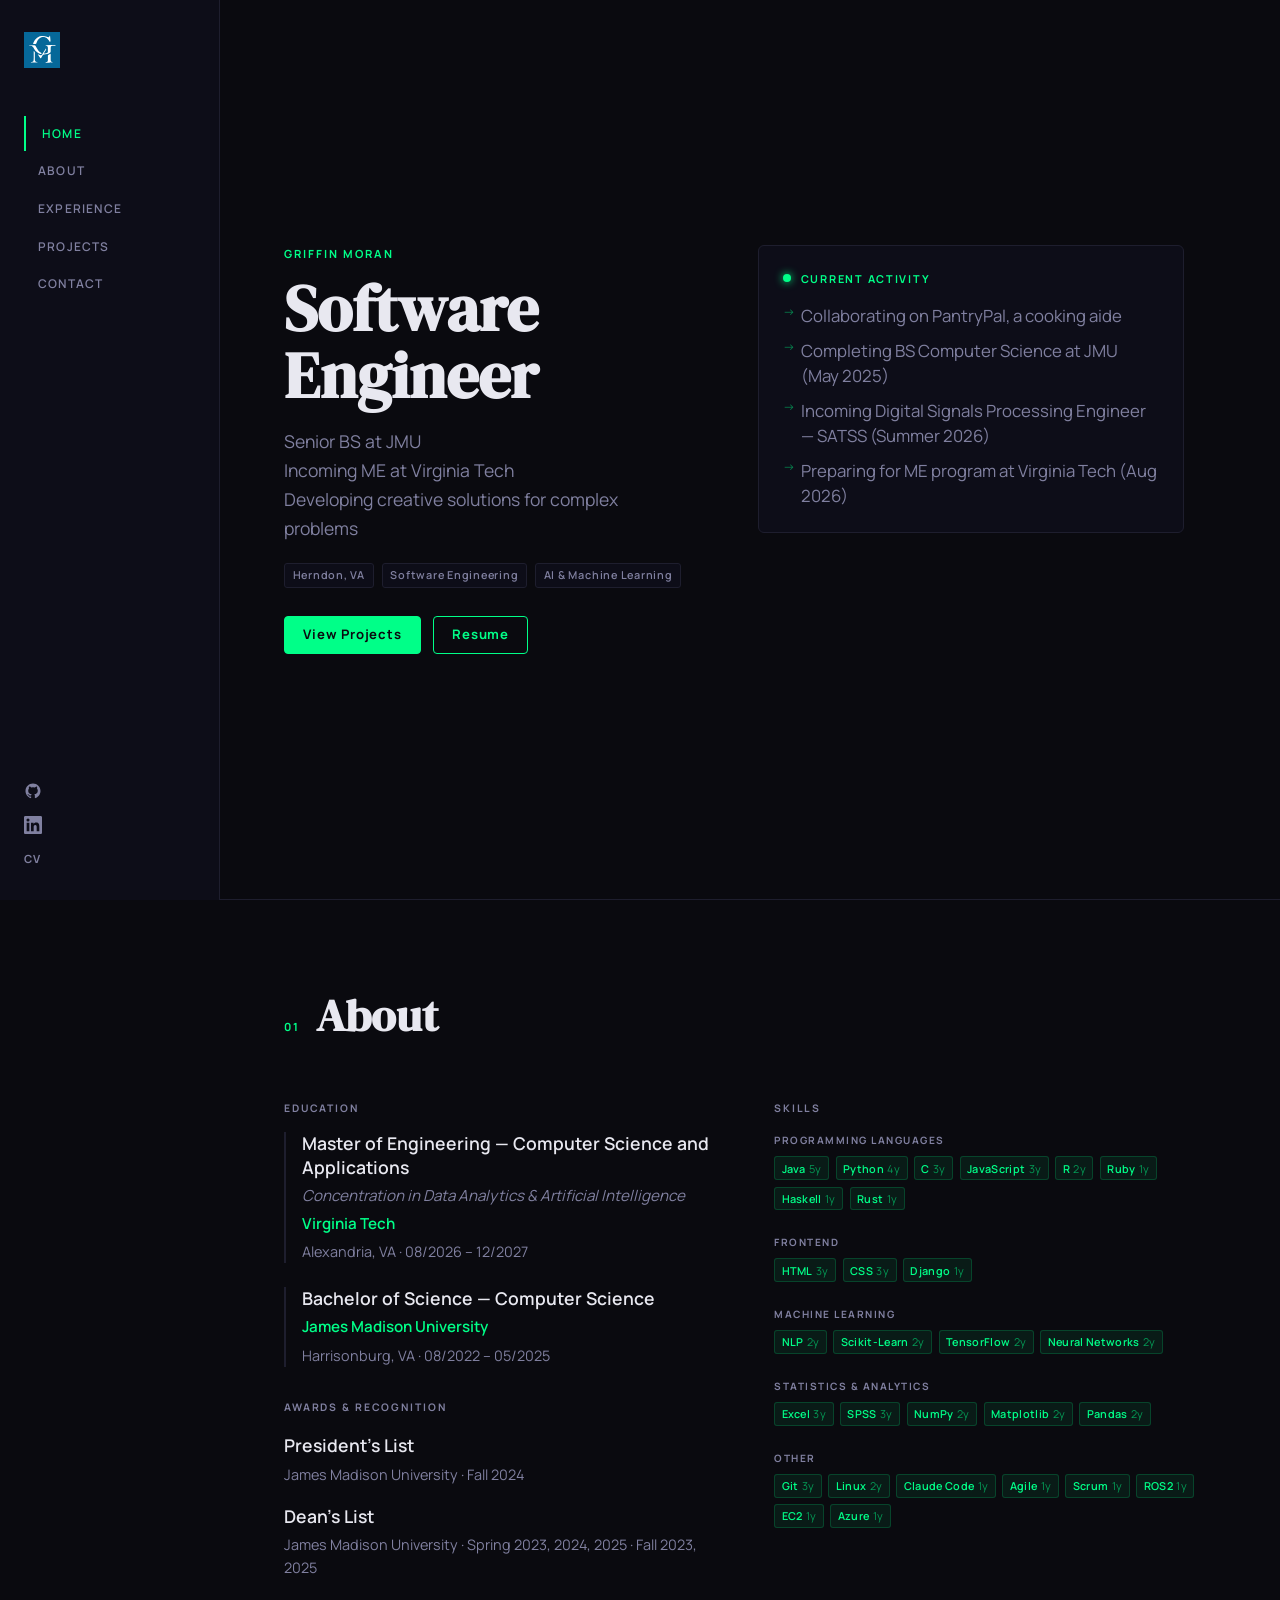
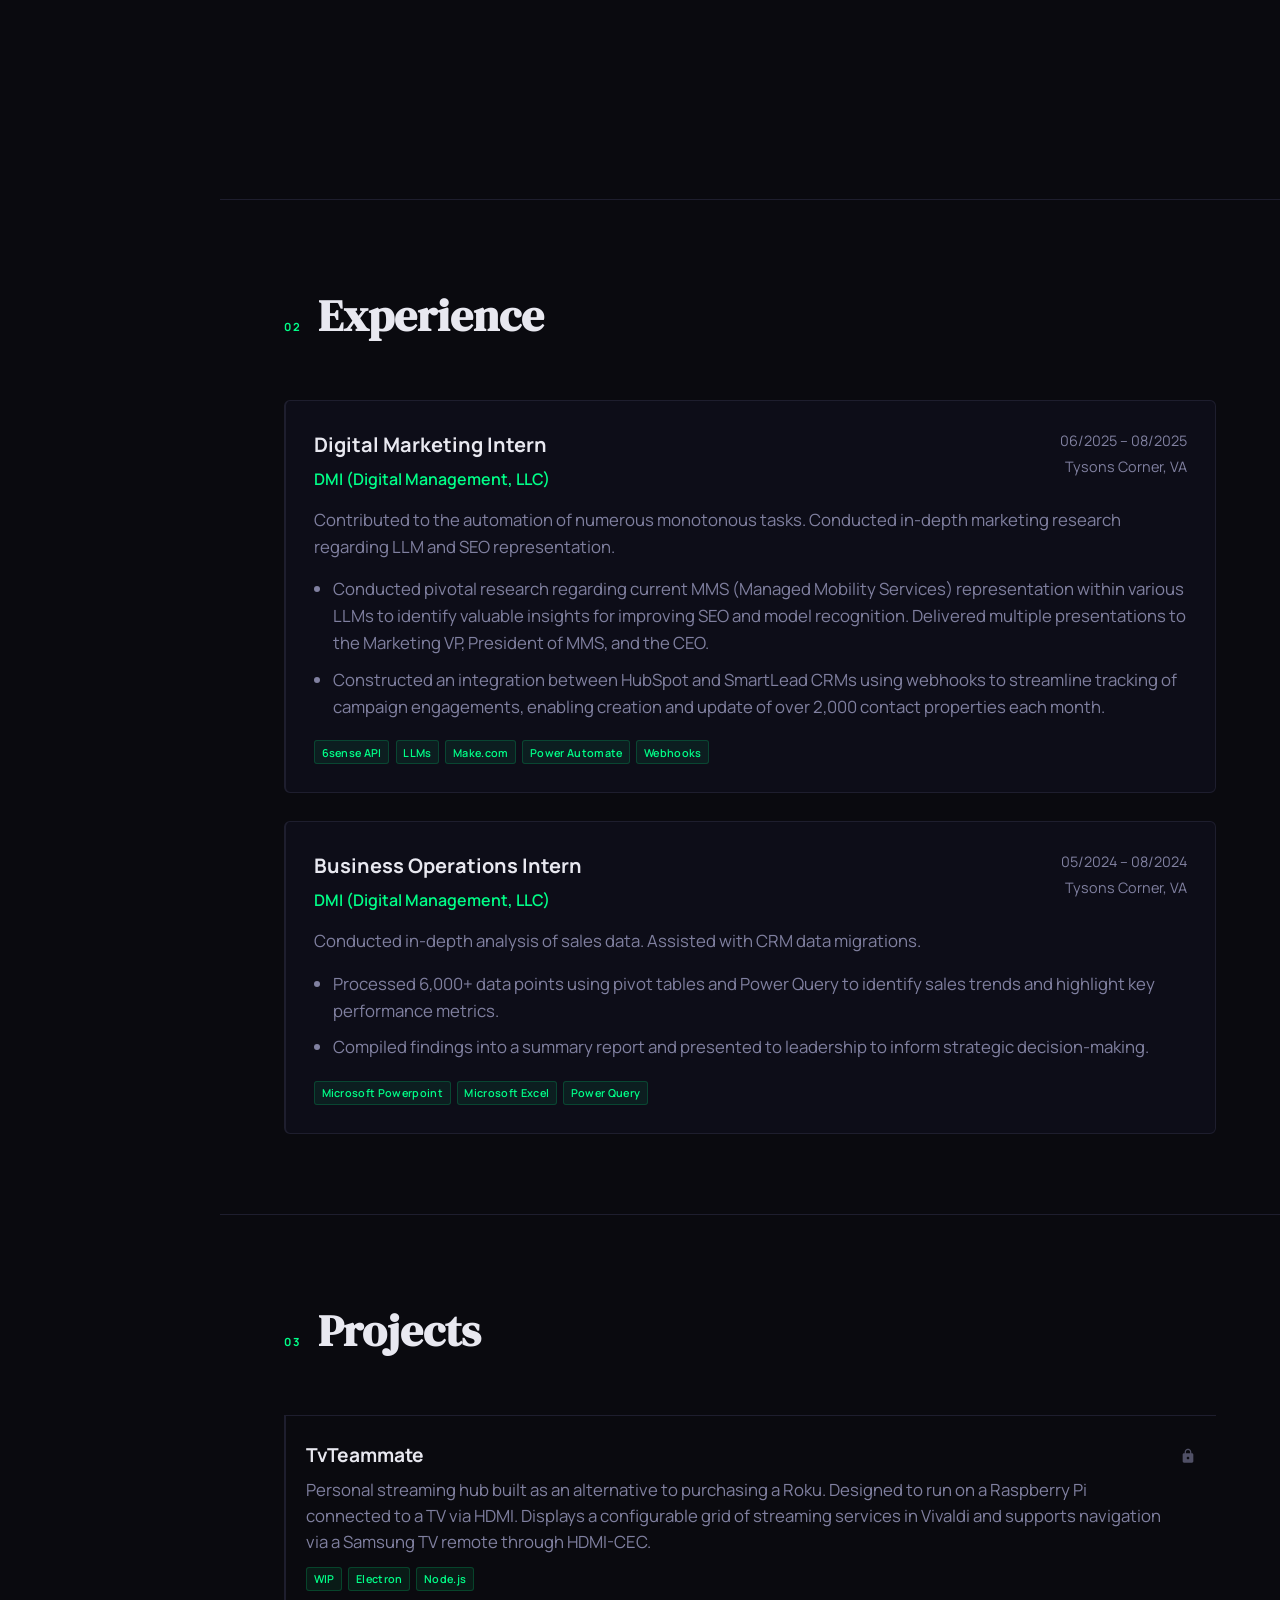
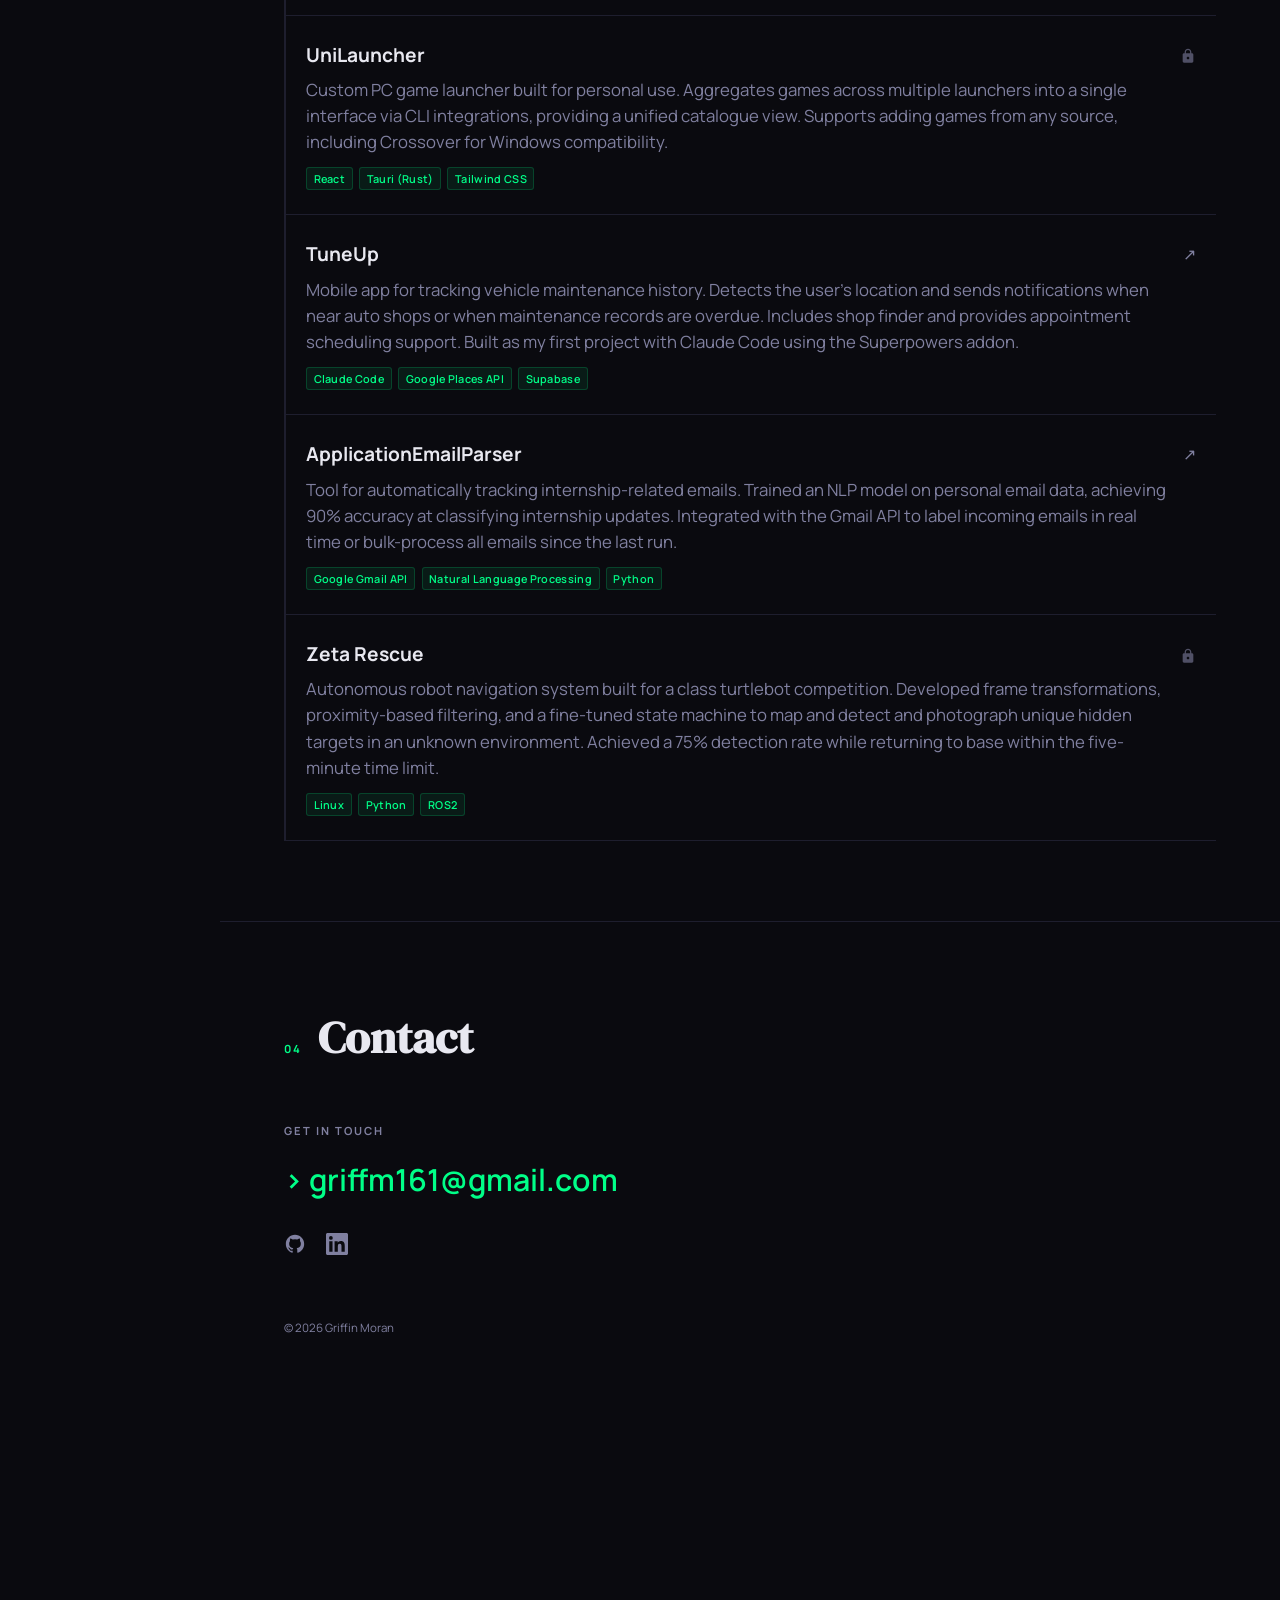
==== commit 78f09f47: "feat: add lock icon for private projects, fix project list structure - Replace href="#projects" on p" ====
--- a/index.html
+++ b/index.html
@@ -260,7 +260,46 @@
           <span class="section-number">03</span>
           <h2 class="section-title">Projects</h2>
         </div>
+
         <div class="project-list">
+          <a class="project-row">
+            <div class="project-row-content">
+              <h3 class="project-name">TvTeammate</h3>
+              <p class="project-desc">
+                Personal streaming hub built as an alternative to purchasing a Roku.
+                Designed to run on a Raspberry Pi connected to a TV via HDMI.
+                Displays a configurable grid of streaming services in Vivaldi
+                and supports navigation via a Samsung TV remote through HDMI-CEC.
+              </p>
+              <div class="project-tags">
+                <span class="tag">WIP</span>
+                <span class="tag">Electron</span>
+                <span class="tag">Node.js</span>
+              </div>
+            </div>
+            <span class="project-lock" aria-label="Private repository">
+              <svg xmlns="http://www.w3.org/2000/svg" width="16" height="16" viewBox="0 0 24 24" fill="currentColor" aria-hidden="true"><path d="M18 8h-1V6c0-2.76-2.24-5-5-5S7 3.24 7 6v2H6c-1.1 0-2 .9-2 2v10c0 1.1.9 2 2 2h12c1.1 0 2-.9 2-2V10c0-1.1-.9-2-2-2zm-6 9c-1.1 0-2-.9-2-2s.9-2 2-2 2 .9 2 2-.9 2-2 2zm3.1-9H8.9V6c0-1.71 1.39-3.1 3.1-3.1s3.1 1.39 3.1 3.1v2z"/></svg>
+            </span>
+          </a>
+
+          <a class="project-row">
+            <div class="project-row-content">
+              <h3 class="project-name">UniLauncher</h3>
+              <p class="project-desc">
+                Custom PC game launcher built for personal use. 
+                Aggregates games across multiple launchers into a single interface via CLI integrations, providing a unified catalogue view. 
+                Supports adding games from any source, including Crossover for Windows compatibility.
+              </p>
+              <div class="project-tags">
+                <span class="tag">React</span>
+                <span class="tag">Tauri (Rust)</span>
+                <span class="tag">Tailwind CSS</span>
+              </div>
+            </div>
+            <span class="project-lock" aria-label="Private repository">
+              <svg xmlns="http://www.w3.org/2000/svg" width="16" height="16" viewBox="0 0 24 24" fill="currentColor" aria-hidden="true"><path d="M18 8h-1V6c0-2.76-2.24-5-5-5S7 3.24 7 6v2H6c-1.1 0-2 .9-2 2v10c0 1.1.9 2 2 2h12c1.1 0 2-.9 2-2V10c0-1.1-.9-2-2-2zm-6 9c-1.1 0-2-.9-2-2s.9-2 2-2 2 .9 2 2-.9 2-2 2zm3.1-9H8.9V6c0-1.71 1.39-3.1 3.1-3.1s3.1 1.39 3.1 3.1v2z"/></svg>
+            </span>
+          </a>
 
           <a class="project-row" href="https://github.com/Moran-Griffin/TuneUp">
             <div class="project-row-content">
@@ -280,23 +319,6 @@
             <span class="project-arrow" aria-hidden="true">↗</span>
           </a>
 
-          <a class="project-row">
-            <div class="project-row-content">
-              <h3 class="project-name">UniLauncher</h3>
-              <p class="project-desc">
-                Custom PC game launcher built for personal use. 
-                Aggregates games across multiple launchers into a single interface via CLI integrations, providing a unified catalogue view. 
-                Supports adding games from any source, including Crossover for Windows compatibility.
-              </p>
-              <div class="project-tags">
-                <span class="tag">React</span>
-                <span class="tag">Tauri (Rust)</span>
-                <span class="tag">Tailwind CSS</span>
-              </div>
-            </div>
-            <span class="project-arrow" aria-hidden="true">↗</span>
-          </a>
-
           <a class="project-row" href="https://github.com/Moran-Griffin/ApplicationEmailParser">
             <div class="project-row-content">
               <h3 class="project-name">ApplicationEmailParser</h3>
@@ -312,6 +334,26 @@
               </div>
             </div>
             <span class="project-arrow" aria-hidden="true">↗</span>
+          </a>
+
+          <a class="project-row">
+            <div class="project-row-content">
+              <h3 class="project-name">Zeta Rescue</h3>
+              <p class="project-desc">
+                Autonomous robot navigation system built for a class turtlebot competition.
+                Developed frame transformations, proximity-based filtering, and a fine-tuned state machine 
+                to map and detect and photograph unique hidden targets in an unknown environment.
+                Achieved a 75% detection rate while returning to base within the five-minute time limit.
+              </p>
+              <div class="project-tags">
+                <span class="tag">Linux</span>
+                <span class="tag">Python</span>
+                <span class="tag">ROS2</span>
+              </div>
+            </div>
+            <span class="project-lock" aria-label="Private repository">
+              <svg xmlns="http://www.w3.org/2000/svg" width="16" height="16" viewBox="0 0 24 24" fill="currentColor" aria-hidden="true"><path d="M18 8h-1V6c0-2.76-2.24-5-5-5S7 3.24 7 6v2H6c-1.1 0-2 .9-2 2v10c0 1.1.9 2 2 2h12c1.1 0 2-.9 2-2V10c0-1.1-.9-2-2-2zm-6 9c-1.1 0-2-.9-2-2s.9-2 2-2 2 .9 2 2-.9 2-2 2zm3.1-9H8.9V6c0-1.71 1.39-3.1 3.1-3.1s3.1 1.39 3.1 3.1v2z"/></svg>
+            </span>
           </a>
 
         </div>
--- a/styles.css
+++ b/styles.css
@@ -418,6 +418,13 @@
   color: var(--accent);
   transform: translate(3px, -3px);
 }
+.project-row:not([href]) { cursor: default; }
+.project-lock {
+  color: var(--muted);
+  flex-shrink: 0;
+  margin-top: 0.2rem;
+  opacity: 0.6;
+}
 
 /* ── Contact section ─────────────────────────────────────────────────── */
 .section--contact {
